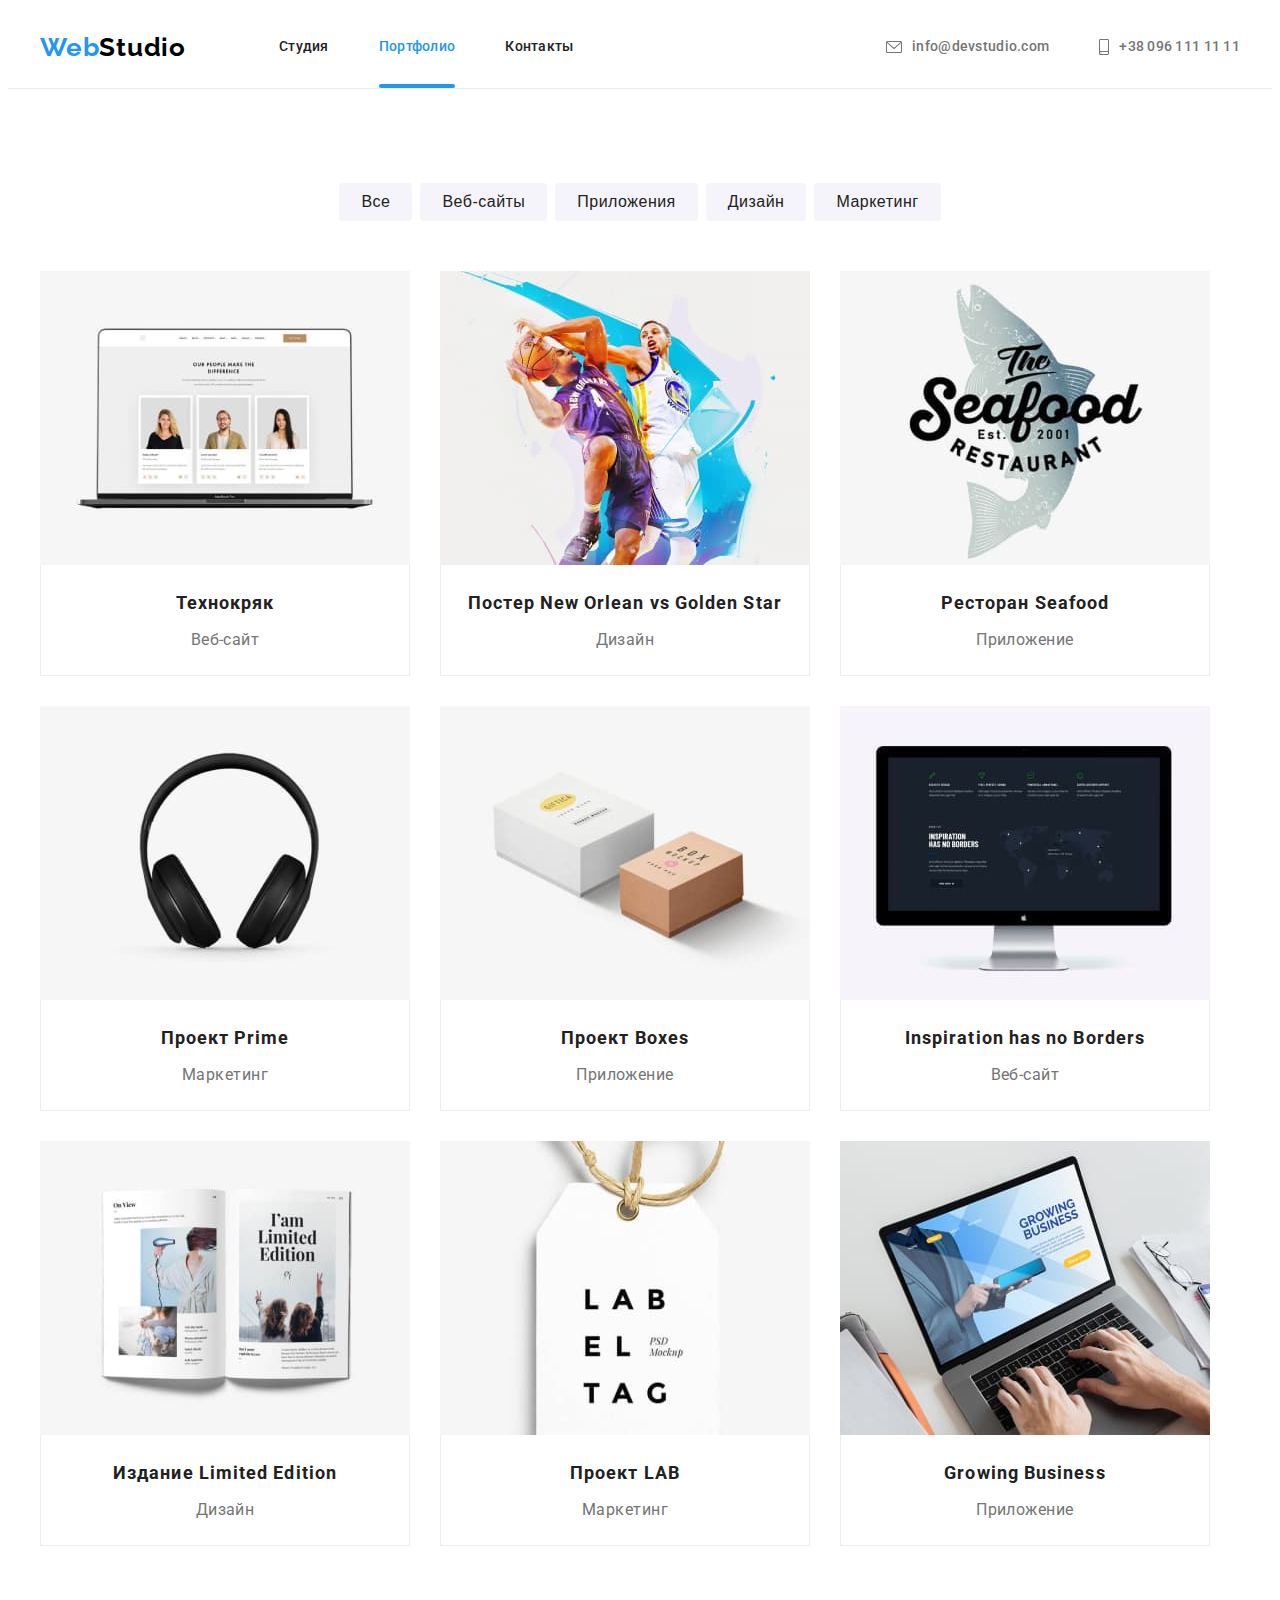
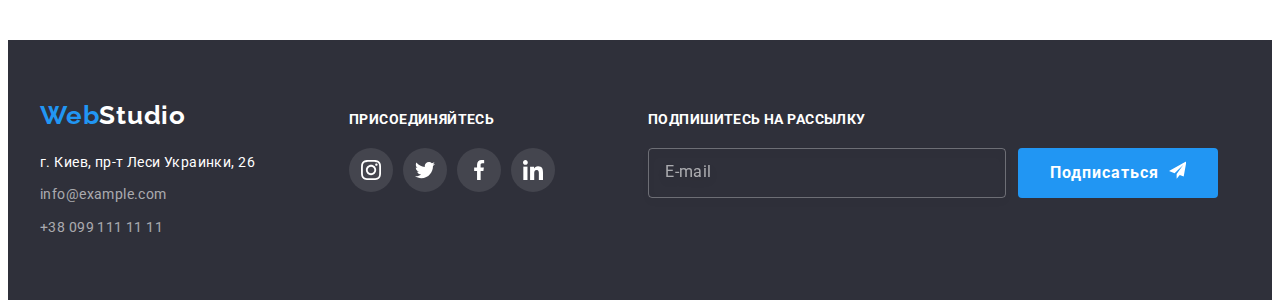
==== portfolio.html @ 1d4422a8 "restart" ====
<!DOCTYPE html>
<html lang="ru">

<head>
  <meta charset="UTF-8">
  <meta http-equiv="X-UA-Compatible" content="IE=edge">
  <meta name="viewport" content="width=device-width, initial-scale=1.0">
  <title>Document</title>
  <link rel="preconnect" href="https://fonts.googleapis.com">
  <link rel="preconnect" href="https://fonts.gstatic.com" crossorigin>
  <link href="https://fonts.googleapis.com/css2?family=Raleway:wght@700&family=Roboto:wght@400;500;700;900&display=swap"
    rel="stylesheet">
  <link rel="stylesheet" href="https://cdnjs.cloudflare.com/ajax/libs/modern-normalize/1.1.0/modern-normalize.min.css"
    integrity="sha512-wpPYUAdjBVSE4KJnH1VR1HeZfpl1ub8YT/NKx4PuQ5NmX2tKuGu6U/JRp5y+Y8XG2tV+wKQpNHVUX03MfMFn9Q=="
    crossorigin="anonymous" referrerpolicy="no-referrer" />
  <link rel="stylesheet" href="./css/main.min.css">
</head>

<body>
  <header>
    <div class="conteiner header-conteiner">
      <nav class="header-nav">
        <a class="logo" href="">Web<span class="logo--dark">Studio</span></a>
        <ul class="header-nav__list">
          <li><a class="header-nav__link" href="./index.html">Студия</a></li>
          <li><a class="header-nav__link header-nav__link--current" href="">Портфолио</a></li>
          <li><a class="header-nav__link" href="">Контакты</a></li>
        </ul>
      </nav>
    <div class="header-contact">
      <ul class="header-contact__list">
        <li class="header-contact__item">          
          <a class="header-contact__link" href="mailto:info@devstudio.com">
            <svg class="header-contact__icon" width="16" height="12">
              <use href="./images/icons.svg#icon-envelope"></use>
            </svg>
            info@devstudio.com</a>
        </li>
        <li class="header-contact__item">         
          <a class="header-contact__link" href="+380961111111">
            <svg class="header-contact__icon" width="10" height="16">
              <use href="./images/icons.svg#icon-smartphone"></use>
            </svg>
            +38 096 111 11 11</a>
        </li>
      </ul>
    </div>
    </div>
  </header>

  <main>
    <section class="section portfolio">
      <div class="conteiner">
        <h1 class="portfolio__title">Портфолио</h1>
        <ul class="portfolio-filtr">
          <li><button type="button" class="portfolio-filtr__btn">Все</button></li>
          <li><button type="button" class="portfolio-filtr__btn">Веб-сайты</button></li>
          <li><button type="button" class="portfolio-filtr__btn">Приложения</button></li>
          <li><button type="button" class="portfolio-filtr__btn">Дизайн</button></li>
          <li><button type="button" class="portfolio-filtr__btn">Маркетинг</button></li>
        </ul>

        <ul class="portfolio-list">
          <li class="portfolio-card">
            <a class="portfolio-card__img" href="">
              <div class="portfolio-card__overlay">
                <img src="./images/projects-img/technochryak.jpg" alt="Технохряки" width="370" height="294">
                <p class="portfolio-card__overlay-text">Технокряк это современная площадка распространения короновируса. Компания использует эту платформу для промышленного шпионажа и атак на защищенные сервера конкурентов</p>
              </div>
              <div class="portfolio-card__text">
                <h2 class="portfolio-card__title">Технокряк</h2>
                <p class="portfolio-card__filtrvalue">Веб-сайт</p>
              </div>           
            </a>
          </li>
          <li class="portfolio-card">
            <a class="portfolio-card__img" href="">
              <div class="portfolio-card__overlay">
                <img src="./images/projects-img/poster-new-orlean.jpg" alt="Постер баскетбола" width="370" height="294">
                <p class="portfolio-card__overlay-text">Технокряк это современная площадка распространения короновируса. Компания использует
                эту платформу для промышленного шпионажа и атак на защищенные сервера конкурентов</p>
              </div>
                <div class="portfolio-card__text">
                <h2 class="portfolio-card__title">Постер <span lang="en"></span>New Orlean vs Golden Star</h2>
                <p class="portfolio-card__filtrvalue">Дизайн</p>
              </div>          
            </a>
          </li>
          <li class="portfolio-card">
            <a class="portfolio-card__img" href="">
              <div class="portfolio-card__overlay">
                <img src="./images/projects-img/restaurant-seafood-logo.jpg" alt="Логотип ресторана" width="370"
                height="294">
                <p class="portfolio-card__overlay-text">Технокряк это современная площадка распространения короновируса. Компания использует
                эту платформу для промышленного шпионажа и атак на защищенные сервера конкурентов</p>
              </div>
              <div class="portfolio-card__text">
                <h2 class="portfolio-card__title">Ресторан <span lang="en">Seafood</span></h2>
                <p class="portfolio-card__filtrvalue">Приложение</p>
              </div>            
            </a>
          </li>
          <li class="portfolio-card">
            <a class="portfolio-card__img" href="">
              <div class="portfolio-card__overlay">
                <img src="./images/projects-img/project-prime.jpg" alt="Наушники" width="370" height="294">
                <p class="portfolio-card__overlay-text">Технокряк это современная площадка распространения короновируса. Компания использует
                эту платформу для промышленного шпионажа и атак на защищенные сервера конкурентов</p>
              </div>
                <div class="portfolio-card__text">
                <h2 class="portfolio-card__title">Проект <span lang="en">Prime</span></h2>
                <p class="portfolio-card__filtrvalue">Маркетинг</p>
              </div>       
            </a>
          </li>
          <li class="portfolio-card">
            <a class="portfolio-card__img" href="">
              <div class="portfolio-card__overlay">
                <img src="./images/projects-img/project-boxes.jpg" alt="Две коробки" width="370" height="294">
                <p class="portfolio-card__overlay-text">Технокряк это современная площадка распространения короновируса. Компания использует
                эту платформу для промышленного шпионажа и атак на защищенные сервера конкурентов</p>
              </div>
                <div class="portfolio-card__text">
                <h2 class="portfolio-card__title">Проект <span lang="en">Boxes</span></h2>
                <p class="portfolio-card__filtrvalue">Приложение</p>
              </div>         
            </a>
          </li>
          <li class="portfolio-card">
            <a class="portfolio-card__img" href="">
              <div class="portfolio-card__overlay">
                <img src="./images/projects-img/inspiration-has-no-borders.jpg" alt="Монитор" width="370" height="294">
                <p class="portfolio-card__overlay-text">Технокряк это современная площадка распространения короновируса. Компания использует
                эту платформу для промышленного шпионажа и атак на защищенные сервера конкурентов</p>
              </div>
                <div class="portfolio-card__text">
                <h2 class="portfolio-card__title"><span lang="en">Inspiration has no Borders</span></h2>
                <p class="portfolio-card__filtrvalue">Веб-сайт</p>
              </div>          
            </a>
          </li>
          <li class="portfolio-card">
            <a class="portfolio-card__img" href="">
              <div class="portfolio-card__overlay">
                <img src="./images/projects-img/limited-edition.jpg" alt="Раскрытая книга" width="370" height="294">
                <p class="portfolio-card__overlay-text">Технокряк это современная площадка распространения короновируса. Компания использует
                эту платформу для промышленного шпионажа и атак на защищенные сервера конкурентов</p>
              </div>
                <div class="portfolio-card__text">
                <h2 class="portfolio-card__title">Издание <span lang="en">Limited Edition</span></h2>
                <p class="portfolio-card__filtrvalue">Дизайн</p>
              </div>          
            </a>
          </li>
          <li class="portfolio-card">
            <a class="portfolio-card__img" href="">
              <div class="portfolio-card__overlay">
                <img src="./images/projects-img/project-lab.jpg" alt="Лабораторная бирка" width="370" height="294">
                <p class="portfolio-card__overlay-text">Технокряк это современная площадка распространения короновируса. Компания использует
                эту платформу для промышленного шпионажа и атак на защищенные сервера конкурентов</p>
              </div>
              <div class="portfolio-card__text">
                <h2 class="portfolio-card__title">Проект <span lang="en">LAB</span></h2>
                <p class="portfolio-card__filtrvalue">Маркетинг</p>
              </div>          
            </a>
          </li>
          <li class="portfolio-card">
            <a class="portfolio-card__img" href="">
              <div class="portfolio-card__overlay">
                <img src="./images/projects-img/growing-business.jpg" alt="Печатает на клавиатуре ноутбука" width="370"
                height="294">
                <p class="portfolio-card__overlay-text">Технокряк это современная площадка распространения короновируса. Компания использует
                эту платформу для промышленного шпионажа и атак на защищенные сервера конкурентов</p>
              </div>
              <div class="portfolio-card__text">
                <h2 class="portfolio-card__title"><span lang="en">Growing Business</span></h2>
                <p class="portfolio-card__filtrvalue">Приложение</p>
              </div>
            </a>
          </li>
        </ul>
      </div>
    </section>

  </main>

  <footer>
    <div class="conteiner footer-conteiner">
      <div class="footer-nav">
        <a class="logo" href="">Web<span class="logo--light">Studio</span></a>
        <address class="address">
          <ul class="address__list">
            <li><a class="address__link" href="https://goo.gl/maps/uUomb9TQHdd4bi6o7">г. Киев, пр-т Леси Украинки, 26</a>
            </li>
            <li><a class="address__contact-link" href="mailto:info@example.com">info@example.com</a></li>
            <li><a class="address__contact-link" href="+380991111111">+38 099 111 11 11</a></li>
          </ul>
        </address>
      </div>
      <div class="socials-wrap">
        <p class="footer-title">присоединяйтесь</p>
        <ul class="socials socials--dark">
          <li class="socials__item">
            <a href="" class="socials__link socials__link--dark">
              <svg class="socials__icon">
                <use href="./images/icons.svg#icon-instagram"></use>
              </svg>
            </a>
          </li>
          <li class="socials__item">
            <a href="" class="socials__link socials__link--dark">
              <svg class="socials__icon">
                <use href="./images/icons.svg#icon-twitter"></use>
              </svg>
            </a>
          </li>
          <li class="socials__item">
            <a href="" class="socials__link socials__link--dark">
              <svg class="socials__icon">
                <use href="./images/icons.svg#icon-facebook"></use>
              </svg>
            </a>
          </li>
          <li class="socials__item">
            <a href="" class="socials__link socials__link--dark">
              <svg class="socials__icon">
                <use href="./images/icons.svg#icon-linkedin-1"></use>
              </svg>
            </a>
          </li>
        </ul>
      </div>
      <form class="footer-form">
        <div class="footer-form__field">
          <label for="user-footer-email" class="footer-form__title footer-title">подпишитесь на рассылку</label>
          <input type="email" name="user-footer-email" id="user-footer-email" class="footer-form__input"
            placeholder="E-mail">
        </div>
        <button type="submit" class="footer-btn btn">
          <span class="footer-btn__title">Подписаться</span>
          <svg class="footer-btn__icon" width="24" height="24">
            <use href="./images/icons.svg#icon-icon-send"></use>
          </svg>
        </button>
      </form>
    </div>
  </footer>
</body>
---- css/main.min.css ----
:root{--body-backgr-color: #ffffff;--basic-text-color: #757575;--secondary-text-color: #ffffff;--main-title-color: #ffffff;--basic-title-color: #212121;--secondary-titele-color: #000000;--accent-color: #2196f3;--header-link-color: #212121;--header-hover-color: #2196f3;--header-logo-color: #000000;--header-contact-color: #757575;--header-backgr-color: #ffffff;--btn-color: #f5f4fa;--btn-text-color: #212121;--btn--backgr-color: #2196f3;--secondary-btn-color: #ffffff;--footer-logo-accent-color: #ffffff;--footer-backgr-color: #2f303a;--footer-address-color: #ffffff;--footer-contact-color: rgba(255, 255, 255, 0.6);--hero-backgr-color: #2f303a;--our-team-backgr-color: #f5f4fa;--our-team-cards-backgr-color: #ffffff;--primary--link-color: #ffffff;--features-icon-bg-color: #f5f4fa;--clients-color: #afb1b8;--cubic: cubic-bezier(0.4, 0, 0.2, 1);--anim-duration: 250ms;--modal-bg-color: #ffffff}p,h1,h2,h3,h4,h5,h6{margin:0}ul{margin:0;padding:0}button{cursor:pointer}img{display:block}ul{list-style:none}a{text-decoration:none}body{font-family:"Roboto", sans-serif;font-size:14px;letter-spacing:00.03em;color:var(--basic-text-color);background-color:var(--body-backgr-color)}.section{padding-top:94px;padding-bottom:94px}.conteiner{width:1200px;padding-left:15px;padding-right:15px;margin:0 auto;text-align:center}header{background-color:var(--header-backgr-color);padding-top:24px;padding-bottom:25px;border-bottom:1px solid #ececec}.header-conteiner{display:flex;align-items:center;justify-content:space-between}.header-nav{display:flex}.header-contact{display:flex}.header-contact__list{display:flex}.header-nav__list{display:flex;align-items:center}.header-nav__list :not(:last-child){margin-right:50px}.header-nav__link{font-style:inherit;font-weight:500;font-size:14px;line-height:1.14;letter-spacing:.02em;vertical-align:Top;color:var(--header-link-color);transition:color var(--anim-duration) var(--cubic)}.header-nav__link:hover,.header-nav__link:focus{color:var(--header-hover-color)}.header-nav__link--current{position:relative;color:var(--accent-color)}.header-nav__link--current::after{content:"";position:absolute;left:0;bottom:-34px;width:100%;height:4px;border-radius:2px;background-color:var(--accent-color)}.header-contact__list :not(:last-child){margin-right:50px}.header-contact__item{color:var(--header-contact-color)}.header-contact__item:focus,.header-contact__item:hover{color:var(--header-hover-color)}.header-contact__link{display:flex;align-items:center;justify-content:center;cursor:pointer;font-style:inherit;font-weight:500;font-size:14px;line-height:1.14;letter-spacing:.02em;color:inherit;transition:color var(--anim-duration) var(--cubic)}.header-contact__link+.header-contact__link{margin-right:50px}.header-contact__icon{margin-right:10px;fill:currentColor}.btn{min-width:200px;height:50px;border-radius:4px;border:none;padding:10px 32px;text-align:center;font-family:inherit;font-weight:700;font-size:16px;line-height:1.87;display:flex;letter-spacing:0.06em;color:var(--secondary-btn-color);background-color:var(--btn--backgr-color);cursor:pointer}.hero{align-items:center;text-align:center;background-color:var(--hero-backgr-color);background-image:linear-gradient(rgba(47,48,58,0.4), rgba(47,48,58,0.4)),url(../images/hero-bg.jpg);background-repeat:no-repeat;background-position:center;background-size:cover;padding-top:200px;padding-bottom:200px;max-width:1600px;height:auto;margin:0 auto}.hero-conteiner__titele{font-weight:900;font-size:44px;line-height:1.36;letter-spacing:.06em;text-transform:uppercase;color:var(--main-title-color);margin-bottom:30px}.hero-conteiner__btn{margin:0 auto}.features-conteiner{padding-bottom:0}.features-wrap{width:270px;height:120px;display:flex;align-items:center;justify-content:center;margin-bottom:30px;background-color:var(--features-icon-bg-color)}.features-wrap__icon{width:70px;height:70px}.features__title{display:none}.features__list{display:flex;justify-content:space-between}.features__item{width:270px}.features__item:not(:last-child){margin-right:30px}.conteiner .features-wrap__title{font-weight:700;font-size:14px;line-height:1.14;letter-spacing:.03em;text-transform:uppercase;color:var(--basic-title-color);margin-bottom:10px}.features-wrap__text{font-size:14px;line-height:1.71;letter-spacing:.03em;color:var(--basic-text-color)}.our-work{padding-top:0}@media screen and (max-width: 1199px){.our-work{display:none}}.our-work__list{display:flex}.our-work__item+.our-work__item{margin-left:30px}.our-work__wrap{position:relative}.our-work__text{position:absolute;bottom:0;width:100%;min-height:70px;padding:27px 0;text-align:center;background-color:rgba(47,48,58,0.8);font-weight:700;font-size:14px;line-height:1.14;letter-spacing:.03em;text-transform:uppercase;color:var(--secondary-text-color)}.our-work__title{font-weight:700;font-size:36px;line-height:1.17;letter-spacing:.03em;text-align:center;color:var(--basic-title-color);margin-bottom:50px}.our-team{background-color:var(--our-team-backgr-color)}.our-team__title{font-weight:700;font-size:36px;line-height:1.17;letter-spacing:.03em;text-align:center;color:var(--basic-title-color);margin-bottom:50px}.our-team__list{display:flex}.our-team__item{flex-basis:calc((100% - 90px) / 4);box-shadow:0 2px 1px 0 rgba(0,0,0,0.2),0 1px 1px 0 rgba(0,0,0,0.14)}.our-team__item:not(:last-child){margin-right:30px}.our-team__name{font-weight:500;font-size:16px;line-height:1.19;letter-spacing:.03em;text-align:center;color:var(--basic-title-color);margin-bottom:10px}.our-team__proffetions{margin-bottom:16px;font-size:16px;line-height:1.19;letter-spacing:.03em;text-align:center;color:var(--basic-text-color)}.our-team__card-text{background-color:var(--our-team-cards-backgr-color);padding-top:30px;padding-bottom:30px}.socials{display:flex;justify-content:center}.socials__link{width:44px;height:44px;color:#afb1b8;border-radius:50%;display:flex;align-items:center;justify-content:center;transition:color var(--anim-duration) var(--cubic),background-color var(--anim-duration) var(--cubic)}.socials__link:focus,.socials__link:hover{color:var(--primary--link-color);background-color:var(--accent-color)}.socials__item+.socials__item{margin-left:10px}.socials__icon{width:20px;height:20px;fill:currentColor}.socials--dark{width:206px;height:80px;margin-right:93px}.socials__link--dark{color:var(--footer-address-color);background-color:rgba(255,255,255,0.1)}.clients-conteiner{text-align:center}.clients__title{margin-bottom:50px;font-family:Roboto;font-style:normal;font-weight:700;font-size:36px;line-height:1.17;letter-spacing:.03em;text-align:center;color:var(--basic-title-color)}.clients__list{display:flex;justify-content:center;align-items:center}.clients__item{width:170px;height:92px;border:1px solid var(--clients-color);border-radius:4px;display:flex;justify-content:center;align-items:center;color:var(--clients-color);transition:color var(--anim-duration) var(--cubic),border var(--anim-duration) var(--cubic)}.clients__item+.clients__item{margin-left:30px}.clients__item:focus,.clients__item:hover{color:var(--accent-color);border:1px solid var(--accent-color)}.clients__link{color:inherit}.clients__icon{width:106px;height:60px;fill:currentColor}footer{background:var(--footer-backgr-color);padding-top:60px;padding-bottom:60px}.footer-conteiner{display:flex;align-items:baseline;text-align:start}.footer-nav{margin-right:70px}.address{margin-top:20px;font-style:normal}.address__contact-link{display:inline-block;margin-top:9px;font-style:inherit;font-size:14px;line-height:1.71;letter-spacing:.03em;color:var(--footer-contact-color)}.address__link{font-family:inherit;font-style:normal;font-size:14px;line-height:1.71;letter-spacing:.03em;color:var(--footer-address-color)}.footer-title{margin-bottom:20px;font-weight:700;font-size:14px;line-height:1.14;letter-spacing:.03em;text-transform:uppercase;color:var(--footer-address-color)}.footer-form{display:flex;width:570px;height:86px}.footer-form__field{margin-right:12px}.footer-form__title{display:block}.footer-form__input{width:358px;height:50px;padding-left:16px;border:1px solid rgba(255,255,255,0.3);box-sizing:border-box;filter:drop-shadow(0px 4px 4px rgba(0,0,0,0.15));border-radius:4px;color:var(--secondary-text-color);background-color:inherit}.footer-form__input::placeholder{font-family:Roboto;font-style:normal;font-weight:400;font-size:16px;line-height:1.25;letter-spacing:.03em;color:rgba(255,255,255,0.6)}.footer-btn{margin-top:36px}.footer-btn__title{margin-right:10px}.portfolio__title{display:none}.portfolio-filtr{display:flex;justify-content:center;margin-right:-8px;margin-bottom:50px}.portfolio-filtr__btn{margin-right:8px;padding:6px 22px;border-radius:4px;border:none;font-style:inherit;font-weight:500;font-size:16px;line-height:1.62;letter-spacing:.03em;text-align:center;color:var(--btn-text-color);background-color:var(--btn-color);cursor:pointer;transition:color var(--anim-duration) var(--cubic),background-color var(--anim-duration) var(--cubic),box-shadow var(--anim-duration) var(--cubic)}.portfolio-filtr__btn:focus,.portfolio-filtr__btn:hover{color:var(--secondary-btn-color);background-color:var(--accent-color);box-shadow:0 2px 2px 0 rgba(0,0,0,0.12),0 1px 2px 0 rgba(0,0,0,0.08)}.portfolio-list{display:flex;flex-wrap:wrap;margin-bottom:-30px;width:inherit}.portfolio-card{width:calc(100% / 3 - 30px);margin-right:30px;margin-bottom:30px}.portfolio-card:nth-child(3n){margin-right:0}.portfolio-card:focus .portfolio-card__overlay-text,.portfolio-card:hover .portfolio-card__overlay-text{transform:translateY(0)}.portfolio-card__img{display:block;transition:box-shadow var(--anim-duration) var(--cubic)}.portfolio-card__img:hover,.portfolio-card__img:focus{box-shadow:0 4px 4px 0 rgba(0,0,0,0.25)}.portfolio-card__overlay{position:relative;overflow:hidden}.portfolio-card__overlay-text{position:absolute;top:0;left:0;transform:translateY(100%);transition:transform var(--anim-duration) var(--cubic);width:100%;height:100%;padding:63px 24px;font-size:18px;line-height:1.56;letter-spacing:.03em;color:var(--secondary-text-color);background-color:rgba(33,150,243,0.9)}.portfolio-card__text{padding:20px 24px;border-left:1px solid #eeeeee;border-right:1px solid #eeeeee;border-bottom:1px solid #eeeeee}.portfolio-card__title{display:inline-block;font-weight:700;font-size:18px;line-height:2;letter-spacing:.06em;color:var(--basic-title-color);margin-bottom:4px}.portfolio-card__filtrvalue{font-size:16px;line-height:1.87;letter-spacing:.03em;color:var(--basic-text-color)}.backdrop{position:fixed;top:0;transition:transform var(--anim-duration) var(--cubic),opacity var(--anim-duration) var(--cubic),visibility var(--anim-duration) var(--cubic);width:100vw;height:100vh;background-color:rgba(0,0,0,0.2)}.backdrop.is-hidden .modal{transform:translate(-50%, -50%) scale(1.2);opacity:0}.modal{position:absolute;top:50%;left:50%;transform:translate(-50%, -50%) scale(1);padding:40px;opacity:1;width:528px;background-color:var(--modal-bg-color);border-radius:4px;text-shadow:0 1px 3px 0 rgba(0,0,0,0.12),0 4px 4px 0 rgba(0,0,0,0.25)}.modal-close{position:absolute;top:8px;right:8px;display:flex;width:30px;height:30px;align-items:center;border-radius:50%;border:1px solid rgba(0,0,0,0.1);background-color:transparent}.is-hidden{opacity:0;pointer-events:none;visibility:hidden}.modal-form{display:flex;flex-direction:column;width:100%;align-items:center;transition:background-color 2000ms var(--cubic);transition:border-color 2000ms var(--cubic)}.modal-form__title{margin-bottom:12px;font-weight:700;font-size:20px;line-height:1.15;letter-spacing:.03em;color:var(--basic-title-color)}.modal-form__item{display:flex;flex-direction:column;margin-bottom:10px;width:448px}.modal-form__label{margin-bottom:4px;font-size:12px;line-height:1.17;letter-spacing:.01em;color:#757575}.modal-form__wrap{position:relative}.modal-form__input{outline:none;width:100%;height:40px;padding-left:42px;border:1px solid rgba(33,33,33,0.2);border-radius:4px;transition:border-color var(--anim-duration) var(--cubic)}.modal-form__input:focus{border:1px solid var(--accent-color)}.modal-form__icon{position:absolute;top:50%;left:12px;transform:translateY(-50%);transition:fill var(--anim-duration) var(--cubic)}.modal-form__input:focus+.modal-form__icon{fill:var(--accent-color)}.modal-form__coment{display:flex;flex-direction:column;margin-bottom:20px;width:100%;height:138px;resize:none}.modal-form__text{height:100%;resize:none;outline:none;padding:12px 16px;margin-top:4px;border:1px solid rgba(33,33,33,0.2);border-radius:4px;font-size:12px;line-height:1.17;letter-spacing:.01em;color:var(--basic-text-color);transition:border-color var(--anim-duration) var(--cubic)}.modal-form__text::placeholder{color:rgba(117,117,117,0.5)}.modal-form__text:focus{border-color:var(--accent-color)}.modal-checkbox__check{position:absolute;width:1px;height:1px;margin:-1px;border:0;padding:0;clip:rect(0 0 0 0);overflow:hidden}.modal-checkbox__label{display:flex;align-items:center;margin-bottom:30px;font-size:14px;line-height:1.71;letter-spacing:.03em;color:var(--basic-text-color)}.modal-checkbox__check:checked+.modal-checkbox__label{fill:var(--primary--link-color)}.modal-checkbox__label span{width:16px;height:15px;border:2px solid #212121;border-radius:2px;margin-right:8px;display:flex;align-items:center;justify-content:center}.modal-checkbox__check:checked+.modal-checkbox__label span{background-color:var(--accent-color)}.modal-checkbox__label span .modal-checkbox__icon{fill:transparent}.modal-checkbox__check:checked+.modal-checkbox__label span .modal-checkbox__icon{fill:var(--primary--link-color)}.modal-checkbox__link{text-decoration:underline;color:var(--accent-color);margin-left:5px}.modal-btn{padding-left:56px;transition:background-color var(--anim-duration) var(--cubic);transition:box-shadow var(--anim-duration) var(--cubic)}.modal-btn:hover,.modal-btn:focus{background-color:#188ce8;box-shadow:0px 4px 4px rgba(0,0,0,0.15)}.logo{margin-right:93px;display:block;font-family:"Raleway";font-weight:700;font-size:26px;line-height:1.19;letter-spacing:.03em;color:var(--accent-color)}.logo--dark{color:var(--header-logo-color)}.logo--light{color:var(--footer-logo-accent-color)}
/*# sourceMappingURL=main.min.css.map */
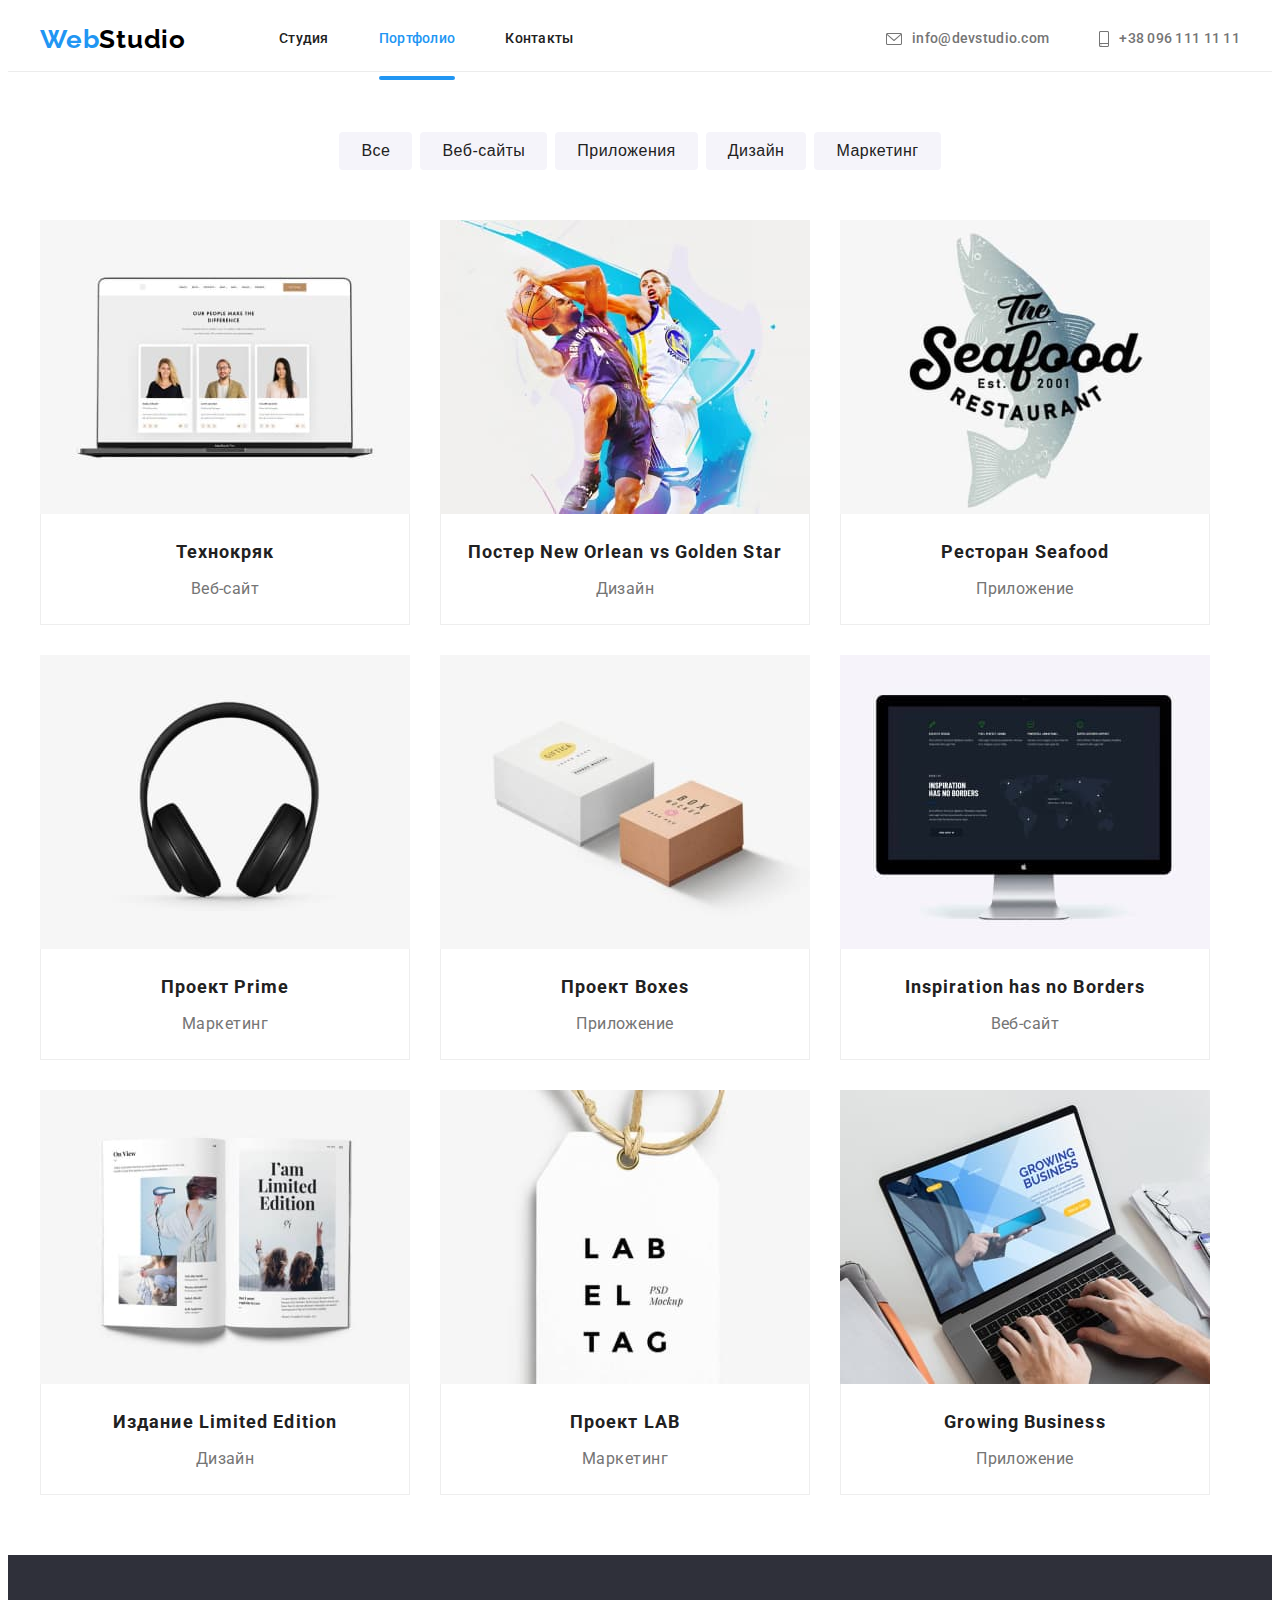
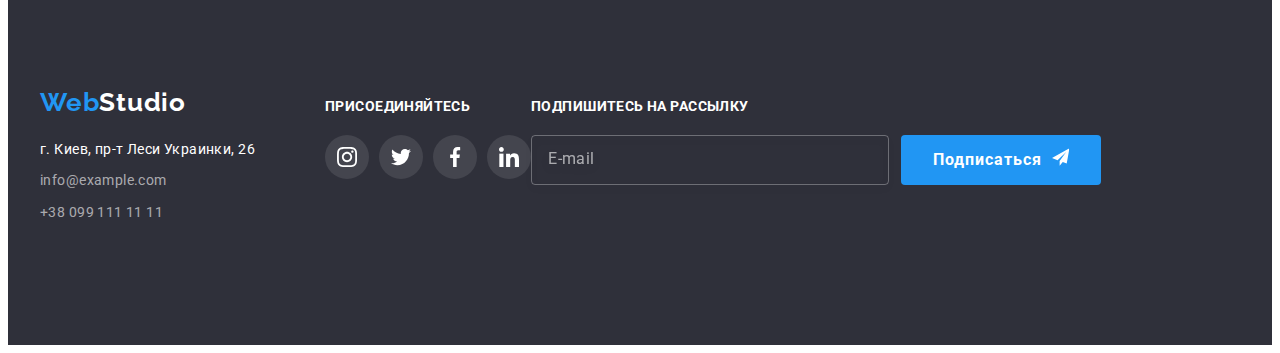
==== commit 8052f872: "images" ====
--- a/portfolio.html
+++ b/portfolio.html
@@ -64,7 +64,18 @@
           <li class="portfolio-card">
             <a class="portfolio-card__img" href="">
               <div class="portfolio-card__overlay">
-                <img src="./images/projects-img/technochryak.jpg" alt="Технохряки" width="370" height="294">
+                <picture>
+                  <source
+                    srcset="./images/projects-img/technochryak.jpg 1x, ./images/projects-img/technochryak-2x.jpg 2x"
+                    media="(min-width: 1200px)"
+                  />
+                  <source srcset="./images/projects-img/technochryak-tab.jpg 1x, ./images/projects-img/technochryak-tab-2x.jpg 2x"
+                    media="(min-width: 768px)" />
+                  <source srcset="./images/projects-img/technochryak-mob.jpg 1x, ./images/projects-img/technochryak-mob-2x.jpg 2x"
+                    media="(min-width: 320px)" />
+                  <img src="./images/projects-img/technochryak.jpg" alt="Технохряки">
+                </picture>
+                
                 <p class="portfolio-card__overlay-text">Технокряк это современная площадка распространения короновируса. Компания использует эту платформу для промышленного шпионажа и атак на защищенные сервера конкурентов</p>
               </div>
               <div class="portfolio-card__text">
@@ -76,7 +87,17 @@
           <li class="portfolio-card">
             <a class="portfolio-card__img" href="">
               <div class="portfolio-card__overlay">
-                <img src="./images/projects-img/poster-new-orlean.jpg" alt="Постер баскетбола" width="370" height="294">
+                <picture>
+                  <source srcset="./images/projects-img/poster-new-orlean.jpg 1x, ./images/projects-img/poster-new-orlean-2x.jpg 2x"
+                    media="(min-width: 1200px)"
+                  />
+                  <source srcset="./images/projects-img/poster-new-orlean-tab.jpg 1x, ./images/projects-img/poster-new-orlean-tab-2x.jpg 2x"
+                    media="(min-width: 768px)" />
+                  <source srcset="./images/projects-img/poster-new-orlean-mob.jpg 1x, ./images/projects-img/poster-new-orlean-mob-2x.jpg 2x"
+                    media="(min-width: 320px)" />
+                  <img src="./images/projects-img/poster-new-orlean.jpg" alt="Постер баскетбола">
+                 </picture>
+                
                 <p class="portfolio-card__overlay-text">Технокряк это современная площадка распространения короновируса. Компания использует
                 эту платформу для промышленного шпионажа и атак на защищенные сервера конкурентов</p>
               </div>
@@ -89,8 +110,18 @@
           <li class="portfolio-card">
             <a class="portfolio-card__img" href="">
               <div class="portfolio-card__overlay">
-                <img src="./images/projects-img/restaurant-seafood-logo.jpg" alt="Логотип ресторана" width="370"
-                height="294">
+                <picture>
+                  <source srcset="./images/projects-img/restaurant-seafood-logo.jpg 1x, ./images/projects-img/restaurant-seafood-logo-2x.jpg 2x"
+                    media="(min-width: 1200px">
+                  <source
+                    srcset="./images/projects-img/restaurant-seafood-logo-tab.jpg 1x, ./images/projects-img/restaurant-seafood-logo-tab-2x.jpg 2x"
+                    media="(min-width: 768px">
+                  <source
+                    srcset="./images/projects-img/restaurant-seafood-logo-mob.jpg 1x, ./images/projects-img/restaurant-seafood-logo-mob-2x.jpg 2x"
+                    media="(min-width: 320px">
+                  <img src="./images/projects-img/restaurant-seafood-logo.jpg" alt="Логотип ресторана">
+                </picture>
+                
                 <p class="portfolio-card__overlay-text">Технокряк это современная площадка распространения короновируса. Компания использует
                 эту платформу для промышленного шпионажа и атак на защищенные сервера конкурентов</p>
               </div>
@@ -103,7 +134,17 @@
           <li class="portfolio-card">
             <a class="portfolio-card__img" href="">
               <div class="portfolio-card__overlay">
-                <img src="./images/projects-img/project-prime.jpg" alt="Наушники" width="370" height="294">
+                <picture>
+                  <source srcset="./images/projects-img/project-prime.jpg 1x, ./images/projects-img/project-prime-2x.jpg 2x"
+                    media="(min-width: 1200px)"
+                  />
+                  <source srcset="./images/projects-img/project-prime-tab.jpg 1x, ./images/projects-img/project-prime-tab-2x.jpg 2x"
+                    media="(min-width: 768px)" />
+                  <source srcset="./images/projects-img/project-prime-mob.jpg 1x, ./images/projects-img/project-prime-mob-2x.jpg 2x"
+                    media="(min-width: 320px)" />
+                  <img src="./images/projects-img/project-prime.jpg" alt="Наушники">
+                </picture>
+                
                 <p class="portfolio-card__overlay-text">Технокряк это современная площадка распространения короновируса. Компания использует
                 эту платформу для промышленного шпионажа и атак на защищенные сервера конкурентов</p>
               </div>
@@ -116,7 +157,16 @@
           <li class="portfolio-card">
             <a class="portfolio-card__img" href="">
               <div class="portfolio-card__overlay">
-                <img src="./images/projects-img/project-boxes.jpg" alt="Две коробки" width="370" height="294">
+                <picture>
+                  <source srcset="./images/projects-img/project-boxes.jpg 1x, ./images/projects-img/project-boxes-2x.jpg 2x"
+                  media="(min-width: 1200px)">
+                  <source srcset="./images/projects-img/project-boxes-tab.jpg 1x, ./images/projects-img/project-boxes-tab-2x.jpg 2x"
+                    media="(min-width: 768px)">
+                    <source srcset="./images/projects-img/project-boxes-mob.jpg 1x, ./images/projects-img/project-boxes-mob-2x.jpg 2x"
+                      media="(min-width: 320px)">
+                    <img src="./images/projects-img/project-boxes.jpg" alt="Две коробки">
+                </picture>
+                
                 <p class="portfolio-card__overlay-text">Технокряк это современная площадка распространения короновируса. Компания использует
                 эту платформу для промышленного шпионажа и атак на защищенные сервера конкурентов</p>
               </div>
@@ -129,7 +179,18 @@
           <li class="portfolio-card">
             <a class="portfolio-card__img" href="">
               <div class="portfolio-card__overlay">
-                <img src="./images/projects-img/inspiration-has-no-borders.jpg" alt="Монитор" width="370" height="294">
+                <picture>
+                  <source srcset="./images/projects-img/inspiration-has-no-borders.jpg 1x, ./images/projects-img/inspiration-has-no-borders-2x.jpg 2x"
+                    media="(min-widht: 1200px)">
+                  <source
+                    srcset="./images/projects-img/inspiration-has-no-borders-tab.jpg 1x, ./images/projects-img/inspiration-has-no-borders-tab-2x.jpg 2x"
+                    media="(min-widht: 768px)">
+                  <source
+                    srcset="./images/projects-img/inspiration-has-no-borders-mob.jpg 1x, ./images/projects-img/inspiration-has-no-borders-mob-2x.jpg 2x"
+                    media="(min-widht: 320px)">
+                  <img src="./images/projects-img/inspiration-has-no-borders.jpg" alt="Монитор">
+                </picture>
+                
                 <p class="portfolio-card__overlay-text">Технокряк это современная площадка распространения короновируса. Компания использует
                 эту платформу для промышленного шпионажа и атак на защищенные сервера конкурентов</p>
               </div>
@@ -142,7 +203,16 @@
           <li class="portfolio-card">
             <a class="portfolio-card__img" href="">
               <div class="portfolio-card__overlay">
-                <img src="./images/projects-img/limited-edition.jpg" alt="Раскрытая книга" width="370" height="294">
+                <picture>
+                  <source srcset="./images/projects-img/limited-edition.jpg 1x, ./images/projects-img/limited-edition-2x.jpg 2x"
+                    media="(min-width: 1200px)">
+                  <source srcset="./images/projects-img/limited-edition-tab.jpg 1x, ./images/projects-img/limited-edition-tab-2x.jpg 2x"
+                    media="(min-width: 768px)">
+                  <source srcset="./images/projects-img/limited-edition-mob.jpg 1x, ./images/projects-img/limited-edition-mob-2x.jpg 2x"
+                    media="(min-width: 320px)">
+                  <img src="./images/projects-img/limited-edition.jpg" alt="Раскрытая книга">
+                </picture>
+                
                 <p class="portfolio-card__overlay-text">Технокряк это современная площадка распространения короновируса. Компания использует
                 эту платформу для промышленного шпионажа и атак на защищенные сервера конкурентов</p>
               </div>
@@ -155,7 +225,16 @@
           <li class="portfolio-card">
             <a class="portfolio-card__img" href="">
               <div class="portfolio-card__overlay">
-                <img src="./images/projects-img/project-lab.jpg" alt="Лабораторная бирка" width="370" height="294">
+                <picture>
+                  <source srcset="./images/projects-img/project-lab.jpg 1x, ./images/projects-img/project-lab-2x.jpg 2x"
+                    media="(min-width: 1200px)">
+                  <source srcset="./images/projects-img/project-lab-tab.jpg 1x, ./images/projects-img/project-lab-tab-2x.jpg 2x"
+                    media="(min-width: 768px)">
+                  <source srcset="./images/projects-img/project-lab-mob.jpg 1x, ./images/projects-img/project-lab-mob-2x.jpg 2x"
+                    media="(min-width: 320px)">
+                  <img src="./images/projects-img/project-lab.jpg" alt="Лабораторная бирка">
+                </picture>
+                
                 <p class="portfolio-card__overlay-text">Технокряк это современная площадка распространения короновируса. Компания использует
                 эту платформу для промышленного шпионажа и атак на защищенные сервера конкурентов</p>
               </div>
@@ -168,8 +247,16 @@
           <li class="portfolio-card">
             <a class="portfolio-card__img" href="">
               <div class="portfolio-card__overlay">
-                <img src="./images/projects-img/growing-business.jpg" alt="Печатает на клавиатуре ноутбука" width="370"
-                height="294">
+                <picture>
+                  <source srcset="./images/projects-img/growing-business.jpg 1x, ./images/projects-img/growing-business-2x.jpg 2x"
+                    media="(min-width: 1200px)">
+                  <source srcset="./images/projects-img/growing-business-tab.jpg 1x, ./images/projects-img/growing-business-tab-2x.jpg 2x"
+                    media="(min-width: 768px)">
+                  <source srcset="./images/projects-img/growing-business-mob.jpg 1x, ./images/projects-img/growing-business-mob-2x.jpg 2x"
+                    media="(min-width: 320px)">
+                  <img src="./images/projects-img/growing-business.jpg" alt="Печатает на клавиатуре ноутбука">
+                </picture>
+                
                 <p class="portfolio-card__overlay-text">Технокряк это современная площадка распространения короновируса. Компания использует
                 эту платформу для промышленного шпионажа и атак на защищенные сервера конкурентов</p>
               </div>
--- a/css/main.min.css
+++ b/css/main.min.css
@@ -1,2 +1,2 @@
-:root{--body-backgr-color: #ffffff;--basic-text-color: #757575;--secondary-text-color: #ffffff;--main-title-color: #ffffff;--basic-title-color: #212121;--secondary-titele-color: #000000;--accent-color: #2196f3;--header-link-color: #212121;--header-hover-color: #2196f3;--header-logo-color: #000000;--header-contact-color: #757575;--header-backgr-color: #ffffff;--btn-color: #f5f4fa;--btn-text-color: #212121;--btn--backgr-color: #2196f3;--secondary-btn-color: #ffffff;--footer-logo-accent-color: #ffffff;--footer-backgr-color: #2f303a;--footer-address-color: #ffffff;--footer-contact-color: rgba(255, 255, 255, 0.6);--hero-backgr-color: #2f303a;--our-team-backgr-color: #f5f4fa;--our-team-cards-backgr-color: #ffffff;--primary--link-color: #ffffff;--features-icon-bg-color: #f5f4fa;--clients-color: #afb1b8;--cubic: cubic-bezier(0.4, 0, 0.2, 1);--anim-duration: 250ms;--modal-bg-color: #ffffff}p,h1,h2,h3,h4,h5,h6{margin:0}ul{margin:0;padding:0}button{cursor:pointer}img{display:block}ul{list-style:none}a{text-decoration:none}body{font-family:"Roboto", sans-serif;font-size:14px;letter-spacing:00.03em;color:var(--basic-text-color);background-color:var(--body-backgr-color)}.section{padding-top:94px;padding-bottom:94px}.conteiner{width:1200px;padding-left:15px;padding-right:15px;margin:0 auto;text-align:center}header{background-color:var(--header-backgr-color);padding-top:24px;padding-bottom:25px;border-bottom:1px solid #ececec}.header-conteiner{display:flex;align-items:center;justify-content:space-between}.header-nav{display:flex}.header-contact{display:flex}.header-contact__list{display:flex}.header-nav__list{display:flex;align-items:center}.header-nav__list :not(:last-child){margin-right:50px}.header-nav__link{font-style:inherit;font-weight:500;font-size:14px;line-height:1.14;letter-spacing:.02em;vertical-align:Top;color:var(--header-link-color);transition:color var(--anim-duration) var(--cubic)}.header-nav__link:hover,.header-nav__link:focus{color:var(--header-hover-color)}.header-nav__link--current{position:relative;color:var(--accent-color)}.header-nav__link--current::after{content:"";position:absolute;left:0;bottom:-34px;width:100%;height:4px;border-radius:2px;background-color:var(--accent-color)}.header-contact__list :not(:last-child){margin-right:50px}.header-contact__item{color:var(--header-contact-color)}.header-contact__item:focus,.header-contact__item:hover{color:var(--header-hover-color)}.header-contact__link{display:flex;align-items:center;justify-content:center;cursor:pointer;font-style:inherit;font-weight:500;font-size:14px;line-height:1.14;letter-spacing:.02em;color:inherit;transition:color var(--anim-duration) var(--cubic)}.header-contact__link+.header-contact__link{margin-right:50px}.header-contact__icon{margin-right:10px;fill:currentColor}.btn{min-width:200px;height:50px;border-radius:4px;border:none;padding:10px 32px;text-align:center;font-family:inherit;font-weight:700;font-size:16px;line-height:1.87;display:flex;letter-spacing:0.06em;color:var(--secondary-btn-color);background-color:var(--btn--backgr-color);cursor:pointer}.hero{align-items:center;text-align:center;background-color:var(--hero-backgr-color);background-image:linear-gradient(rgba(47,48,58,0.4), rgba(47,48,58,0.4)),url(../images/hero-bg.jpg);background-repeat:no-repeat;background-position:center;background-size:cover;padding-top:200px;padding-bottom:200px;max-width:1600px;height:auto;margin:0 auto}.hero-conteiner__titele{font-weight:900;font-size:44px;line-height:1.36;letter-spacing:.06em;text-transform:uppercase;color:var(--main-title-color);margin-bottom:30px}.hero-conteiner__btn{margin:0 auto}.features-conteiner{padding-bottom:0}.features-wrap{width:270px;height:120px;display:flex;align-items:center;justify-content:center;margin-bottom:30px;background-color:var(--features-icon-bg-color)}.features-wrap__icon{width:70px;height:70px}.features__title{display:none}.features__list{display:flex;justify-content:space-between}.features__item{width:270px}.features__item:not(:last-child){margin-right:30px}.conteiner .features-wrap__title{font-weight:700;font-size:14px;line-height:1.14;letter-spacing:.03em;text-transform:uppercase;color:var(--basic-title-color);margin-bottom:10px}.features-wrap__text{font-size:14px;line-height:1.71;letter-spacing:.03em;color:var(--basic-text-color)}.our-work{padding-top:0}@media screen and (max-width: 1199px){.our-work{display:none}}.our-work__list{display:flex}.our-work__item+.our-work__item{margin-left:30px}.our-work__wrap{position:relative}.our-work__text{position:absolute;bottom:0;width:100%;min-height:70px;padding:27px 0;text-align:center;background-color:rgba(47,48,58,0.8);font-weight:700;font-size:14px;line-height:1.14;letter-spacing:.03em;text-transform:uppercase;color:var(--secondary-text-color)}.our-work__title{font-weight:700;font-size:36px;line-height:1.17;letter-spacing:.03em;text-align:center;color:var(--basic-title-color);margin-bottom:50px}.our-team{background-color:var(--our-team-backgr-color)}.our-team__title{font-weight:700;font-size:36px;line-height:1.17;letter-spacing:.03em;text-align:center;color:var(--basic-title-color);margin-bottom:50px}.our-team__list{display:flex}.our-team__item{flex-basis:calc((100% - 90px) / 4);box-shadow:0 2px 1px 0 rgba(0,0,0,0.2),0 1px 1px 0 rgba(0,0,0,0.14)}.our-team__item:not(:last-child){margin-right:30px}.our-team__name{font-weight:500;font-size:16px;line-height:1.19;letter-spacing:.03em;text-align:center;color:var(--basic-title-color);margin-bottom:10px}.our-team__proffetions{margin-bottom:16px;font-size:16px;line-height:1.19;letter-spacing:.03em;text-align:center;color:var(--basic-text-color)}.our-team__card-text{background-color:var(--our-team-cards-backgr-color);padding-top:30px;padding-bottom:30px}.socials{display:flex;justify-content:center}.socials__link{width:44px;height:44px;color:#afb1b8;border-radius:50%;display:flex;align-items:center;justify-content:center;transition:color var(--anim-duration) var(--cubic),background-color var(--anim-duration) var(--cubic)}.socials__link:focus,.socials__link:hover{color:var(--primary--link-color);background-color:var(--accent-color)}.socials__item+.socials__item{margin-left:10px}.socials__icon{width:20px;height:20px;fill:currentColor}.socials--dark{width:206px;height:80px;margin-right:93px}.socials__link--dark{color:var(--footer-address-color);background-color:rgba(255,255,255,0.1)}.clients-conteiner{text-align:center}.clients__title{margin-bottom:50px;font-family:Roboto;font-style:normal;font-weight:700;font-size:36px;line-height:1.17;letter-spacing:.03em;text-align:center;color:var(--basic-title-color)}.clients__list{display:flex;justify-content:center;align-items:center}.clients__item{width:170px;height:92px;border:1px solid var(--clients-color);border-radius:4px;display:flex;justify-content:center;align-items:center;color:var(--clients-color);transition:color var(--anim-duration) var(--cubic),border var(--anim-duration) var(--cubic)}.clients__item+.clients__item{margin-left:30px}.clients__item:focus,.clients__item:hover{color:var(--accent-color);border:1px solid var(--accent-color)}.clients__link{color:inherit}.clients__icon{width:106px;height:60px;fill:currentColor}footer{background:var(--footer-backgr-color);padding-top:60px;padding-bottom:60px}.footer-conteiner{display:flex;align-items:baseline;text-align:start}.footer-nav{margin-right:70px}.address{margin-top:20px;font-style:normal}.address__contact-link{display:inline-block;margin-top:9px;font-style:inherit;font-size:14px;line-height:1.71;letter-spacing:.03em;color:var(--footer-contact-color)}.address__link{font-family:inherit;font-style:normal;font-size:14px;line-height:1.71;letter-spacing:.03em;color:var(--footer-address-color)}.footer-title{margin-bottom:20px;font-weight:700;font-size:14px;line-height:1.14;letter-spacing:.03em;text-transform:uppercase;color:var(--footer-address-color)}.footer-form{display:flex;width:570px;height:86px}.footer-form__field{margin-right:12px}.footer-form__title{display:block}.footer-form__input{width:358px;height:50px;padding-left:16px;border:1px solid rgba(255,255,255,0.3);box-sizing:border-box;filter:drop-shadow(0px 4px 4px rgba(0,0,0,0.15));border-radius:4px;color:var(--secondary-text-color);background-color:inherit}.footer-form__input::placeholder{font-family:Roboto;font-style:normal;font-weight:400;font-size:16px;line-height:1.25;letter-spacing:.03em;color:rgba(255,255,255,0.6)}.footer-btn{margin-top:36px}.footer-btn__title{margin-right:10px}.portfolio__title{display:none}.portfolio-filtr{display:flex;justify-content:center;margin-right:-8px;margin-bottom:50px}.portfolio-filtr__btn{margin-right:8px;padding:6px 22px;border-radius:4px;border:none;font-style:inherit;font-weight:500;font-size:16px;line-height:1.62;letter-spacing:.03em;text-align:center;color:var(--btn-text-color);background-color:var(--btn-color);cursor:pointer;transition:color var(--anim-duration) var(--cubic),background-color var(--anim-duration) var(--cubic),box-shadow var(--anim-duration) var(--cubic)}.portfolio-filtr__btn:focus,.portfolio-filtr__btn:hover{color:var(--secondary-btn-color);background-color:var(--accent-color);box-shadow:0 2px 2px 0 rgba(0,0,0,0.12),0 1px 2px 0 rgba(0,0,0,0.08)}.portfolio-list{display:flex;flex-wrap:wrap;margin-bottom:-30px;width:inherit}.portfolio-card{width:calc(100% / 3 - 30px);margin-right:30px;margin-bottom:30px}.portfolio-card:nth-child(3n){margin-right:0}.portfolio-card:focus .portfolio-card__overlay-text,.portfolio-card:hover .portfolio-card__overlay-text{transform:translateY(0)}.portfolio-card__img{display:block;transition:box-shadow var(--anim-duration) var(--cubic)}.portfolio-card__img:hover,.portfolio-card__img:focus{box-shadow:0 4px 4px 0 rgba(0,0,0,0.25)}.portfolio-card__overlay{position:relative;overflow:hidden}.portfolio-card__overlay-text{position:absolute;top:0;left:0;transform:translateY(100%);transition:transform var(--anim-duration) var(--cubic);width:100%;height:100%;padding:63px 24px;font-size:18px;line-height:1.56;letter-spacing:.03em;color:var(--secondary-text-color);background-color:rgba(33,150,243,0.9)}.portfolio-card__text{padding:20px 24px;border-left:1px solid #eeeeee;border-right:1px solid #eeeeee;border-bottom:1px solid #eeeeee}.portfolio-card__title{display:inline-block;font-weight:700;font-size:18px;line-height:2;letter-spacing:.06em;color:var(--basic-title-color);margin-bottom:4px}.portfolio-card__filtrvalue{font-size:16px;line-height:1.87;letter-spacing:.03em;color:var(--basic-text-color)}.backdrop{position:fixed;top:0;transition:transform var(--anim-duration) var(--cubic),opacity var(--anim-duration) var(--cubic),visibility var(--anim-duration) var(--cubic);width:100vw;height:100vh;background-color:rgba(0,0,0,0.2)}.backdrop.is-hidden .modal{transform:translate(-50%, -50%) scale(1.2);opacity:0}.modal{position:absolute;top:50%;left:50%;transform:translate(-50%, -50%) scale(1);padding:40px;opacity:1;width:528px;background-color:var(--modal-bg-color);border-radius:4px;text-shadow:0 1px 3px 0 rgba(0,0,0,0.12),0 4px 4px 0 rgba(0,0,0,0.25)}.modal-close{position:absolute;top:8px;right:8px;display:flex;width:30px;height:30px;align-items:center;border-radius:50%;border:1px solid rgba(0,0,0,0.1);background-color:transparent}.is-hidden{opacity:0;pointer-events:none;visibility:hidden}.modal-form{display:flex;flex-direction:column;width:100%;align-items:center;transition:background-color 2000ms var(--cubic);transition:border-color 2000ms var(--cubic)}.modal-form__title{margin-bottom:12px;font-weight:700;font-size:20px;line-height:1.15;letter-spacing:.03em;color:var(--basic-title-color)}.modal-form__item{display:flex;flex-direction:column;margin-bottom:10px;width:448px}.modal-form__label{margin-bottom:4px;font-size:12px;line-height:1.17;letter-spacing:.01em;color:#757575}.modal-form__wrap{position:relative}.modal-form__input{outline:none;width:100%;height:40px;padding-left:42px;border:1px solid rgba(33,33,33,0.2);border-radius:4px;transition:border-color var(--anim-duration) var(--cubic)}.modal-form__input:focus{border:1px solid var(--accent-color)}.modal-form__icon{position:absolute;top:50%;left:12px;transform:translateY(-50%);transition:fill var(--anim-duration) var(--cubic)}.modal-form__input:focus+.modal-form__icon{fill:var(--accent-color)}.modal-form__coment{display:flex;flex-direction:column;margin-bottom:20px;width:100%;height:138px;resize:none}.modal-form__text{height:100%;resize:none;outline:none;padding:12px 16px;margin-top:4px;border:1px solid rgba(33,33,33,0.2);border-radius:4px;font-size:12px;line-height:1.17;letter-spacing:.01em;color:var(--basic-text-color);transition:border-color var(--anim-duration) var(--cubic)}.modal-form__text::placeholder{color:rgba(117,117,117,0.5)}.modal-form__text:focus{border-color:var(--accent-color)}.modal-checkbox__check{position:absolute;width:1px;height:1px;margin:-1px;border:0;padding:0;clip:rect(0 0 0 0);overflow:hidden}.modal-checkbox__label{display:flex;align-items:center;margin-bottom:30px;font-size:14px;line-height:1.71;letter-spacing:.03em;color:var(--basic-text-color)}.modal-checkbox__check:checked+.modal-checkbox__label{fill:var(--primary--link-color)}.modal-checkbox__label span{width:16px;height:15px;border:2px solid #212121;border-radius:2px;margin-right:8px;display:flex;align-items:center;justify-content:center}.modal-checkbox__check:checked+.modal-checkbox__label span{background-color:var(--accent-color)}.modal-checkbox__label span .modal-checkbox__icon{fill:transparent}.modal-checkbox__check:checked+.modal-checkbox__label span .modal-checkbox__icon{fill:var(--primary--link-color)}.modal-checkbox__link{text-decoration:underline;color:var(--accent-color);margin-left:5px}.modal-btn{padding-left:56px;transition:background-color var(--anim-duration) var(--cubic);transition:box-shadow var(--anim-duration) var(--cubic)}.modal-btn:hover,.modal-btn:focus{background-color:#188ce8;box-shadow:0px 4px 4px rgba(0,0,0,0.15)}.logo{margin-right:93px;display:block;font-family:"Raleway";font-weight:700;font-size:26px;line-height:1.19;letter-spacing:.03em;color:var(--accent-color)}.logo--dark{color:var(--header-logo-color)}.logo--light{color:var(--footer-logo-accent-color)}
+:root{--body-backgr-color: #ffffff;--basic-text-color: #757575;--secondary-text-color: #ffffff;--main-title-color: #ffffff;--basic-title-color: #212121;--secondary-titele-color: #000000;--accent-color: #2196f3;--header-link-color: #212121;--header-hover-color: #2196f3;--header-logo-color: #000000;--header-contact-color: #757575;--header-backgr-color: #ffffff;--btn-color: #f5f4fa;--btn-text-color: #212121;--btn--backgr-color: #2196f3;--secondary-btn-color: #ffffff;--footer-logo-accent-color: #ffffff;--footer-backgr-color: #2f303a;--footer-address-color: #ffffff;--footer-contact-color: rgba(255, 255, 255, 0.6);--hero-backgr-color: #2f303a;--our-team-backgr-color: #f5f4fa;--our-team-cards-backgr-color: #ffffff;--primary--link-color: #ffffff;--features-icon-bg-color: #f5f4fa;--clients-color: #afb1b8;--cubic: cubic-bezier(0.4, 0, 0.2, 1);--anim-duration: 250ms;--modal-bg-color: #ffffff}p,h1,h2,h3,h4,h5,h6{margin:0}ul{margin:0;padding:0}button{cursor:pointer}img{display:block}ul{list-style:none}a{text-decoration:none}body{font-family:"Roboto", sans-serif;font-size:14px;letter-spacing:00.03em;color:var(--basic-text-color);background-color:var(--body-backgr-color)}.section{padding-top:60px;padding-bottom:60px}@media screen and (min-width: 1200px){padding-top:94px;padding-bottom:94px}.conteiner{width:100%;padding-left:15px;padding-right:15px;margin:0 auto;text-align:center}@media screen and (min-width: 480px){.conteiner{width:480px}}@media screen and (min-width: 768px){.conteiner{width:768px}}@media screen and (min-width: 1200px){.conteiner{width:1200px}}header{background-color:var(--header-backgr-color);padding-top:16px;padding-bottom:16px;border-bottom:1px solid #ececec}@media screen and (min-widht: 768px){header{padding-top:26px;padding-bottom:26px}}@media screen and (min-widht: 1200px){header{padding-top:24px;padding-bottom:25px}}.header-conteiner{display:flex;align-items:center;justify-content:space-between}@media screen and (max-width: 767px){.header-conteiner{display:none}}.header-nav{display:flex}.header-contact{display:flex}.header-contact__list{display:flex}.header-nav__list{display:flex;align-items:center;margin-left:88px}.header-nav__list :not(:last-child){margin-right:50px}@media screen and (min-width: 1200px){.header-nav__list{margin-left:93px}}.header-nav__link{font-style:inherit;font-weight:500;font-size:14px;line-height:1.14;letter-spacing:.02em;vertical-align:Top;color:var(--header-link-color);transition:color var(--anim-duration) var(--cubic)}.header-nav__link:hover,.header-nav__link:focus{color:var(--header-hover-color)}.header-nav__link--current{position:relative;color:var(--accent-color)}.header-nav__link--current::after{content:"";position:absolute;left:0;bottom:-34px;width:100%;height:4px;border-radius:2px;background-color:var(--accent-color)}.header-contact__list :not(:last-child){margin-right:50px}.header-contact__item{color:var(--header-contact-color)}.header-contact__item:focus,.header-contact__item:hover{color:var(--header-hover-color)}.header-contact__link{display:flex;align-items:center;justify-content:center;cursor:pointer;font-style:inherit;font-weight:500;font-size:14px;line-height:1.14;letter-spacing:.02em;color:inherit;transition:color var(--anim-duration) var(--cubic)}.header-contact__link+.header-contact__link{margin-right:50px}.header-contact__icon{margin-right:10px;fill:currentColor}.logo{display:block;font-family:"Raleway";font-weight:700;font-size:24px;line-height:1.17;letter-spacing:.03em;color:var(--accent-color)}@media screen and (min-width: 1200px){.logo{font-weight:700;font-size:26px;line-height:1.19;letter-spacing:.03em}}.logo--dark{color:var(--header-logo-color)}.logo--light{color:var(--footer-logo-accent-color)}.mobile-header{display:flex;align-items:center;justify-content:space-between;height:60px}@media screen and (min-width: 768px){.mobile-header{display:none}}.mobile-header__btn{display:inline-flex;margin:0;padding:0;background-color:transparent;border:none}.mobile-header__btn.is-open .mobile-header__icon-menu{display:none}.mobile-header__icon{transition:fill var(--anim-duration) var(--cubic)}.mobile-header__icon:focus,.mobile-header__icon:hover{fill:var(--accent-color)}.mobile-header__icon-close{display:none}.mobile-header__btn.is-open .mobile-header__icon-close{display:block}.mobile-nav{position:absolute;background-color:var(--header-backgr-color);width:100vw;height:100vh}.mobile-nav__list{margin-bottom:306px}.mobile-nav__link{display:inline-block;margin-left:40px;margin-bottom:32px;text-align:center;font-weight:500;font-size:40px;line-height:1.18;letter-spacing:.02em;color:var(--header-link-color);transition:color var(--anim-duration) var(--cubic)}.mobile-nav__link:focus,.mobile-nav__link:hover{color:var(--header-hover-color)}.mobile-nav__link--current{color:var(--header-hover-color)}.mobile-header-contact__list{margin-left:40px;margin-bottom:64px}.mobile-header-contact__item+.mobile-header-contact__item{margin-top:32px}.mobile-header-contact__link--tel{font-weight:500;font-size:34px;line-height:1.05;letter-spacing:.02em;color:var(--header-hover-color)}.mobile-header-contact__link--mail{font-weight:500;font-size:24px;line-height:1.17;letter-spacing:.02em;color:var(--header-contact-color)}.mobile-header-socials__list{display:flex}.mobile-header-socials__item{padding:0 10px;font-weight:500;font-size:18px;line-height:1.22;letter-spacing:.02em;color:var(--header-hover-color)}.mobile-header-socials__item+.mobile-header-socials__item{border-left:1px solid rgba(33,33,33,0.2)}.btn{min-width:200px;height:50px;border-radius:4px;border:none;padding:10px 32px;text-align:center;font-family:inherit;font-weight:700;font-size:16px;line-height:1.87;display:flex;letter-spacing:0.06em;color:var(--secondary-btn-color);background-color:var(--btn--backgr-color);cursor:pointer}.hero{align-items:center;text-align:center;background-color:var(--hero-backgr-color);background-image:linear-gradient(rgba(47,48,58,0.4), rgba(47,48,58,0.4)),url(../images/hero-bg-mob.jpg);background-repeat:no-repeat;background-position:center;background-size:cover;padding-top:118px;padding-bottom:118px;max-width:1600px;height:auto;margin:0 auto}@media (min-device-pixel-ratio: 2), (min-resolution: 192dpi), (min-resolution: 2dppx){.hero{background-image:linear-gradient(rgba(47,48,58,0.4), rgba(47,48,58,0.4)),url(../images/hero-bg-mob2x.jpg)}}@media screen and (min-width: 768px){.hero{background-image:linear-gradient(rgba(47,48,58,0.4), rgba(47,48,58,0.4)),url(../images/hero-bg-tab.jpg)}}@media screen and (min-width: 768px) and (min-device-pixel-ratio: 2), screen and (min-width: 768px) and (min-resolution: 192dpi), screen and (min-width: 768px) and (min-resolution: 2dppx){.hero{background-image:linear-gradient(rgba(47,48,58,0.4), rgba(47,48,58,0.4)),url(../images/hero-bg-tab2x.jpg)}}@media screen and (min-width: 1200px){.hero{padding-top:200px;padding-bottom:200px;background-image:linear-gradient(rgba(47,48,58,0.4), rgba(47,48,58,0.4)),url(../images/hero-bg.jpg)}}@media screen and (min-width: 1200px) and (min-device-pixel-ratio: 2), screen and (min-width: 1200px) and (min-resolution: 192dpi), screen and (min-width: 1200px) and (min-resolution: 2dppx){.hero{background-image:linear-gradient(rgba(47,48,58,0.4), rgba(47,48,58,0.4)),url(../images/hero-bg2x.jpg)}}.hero-conteiner__titele{font-weight:900;font-size:26px;line-height:1.62;letter-spacing:.06em;text-transform:uppercase;color:var(--main-title-color);margin-bottom:30px}@media screen and (min-width: 1200px){.hero-conteiner__titele{font-weight:900;font-size:44px;line-height:1.36;letter-spacing:.06em}}.hero-conteiner__btn{margin:0 auto}.features-conteiner{padding-bottom:0}.features__title{display:none}.features__list{margin-bottom:-30px}@media screen and (min-width: 768px){.features__list{display:flex;margin-right:-30px}}@media screen and (min-width: 768px) and (max-width: 1199px){.features__list{flex-wrap:wrap}}.features__item{margin-bottom:30px;margin-right:30px}@media screen and (min-width: 768px){.features__item{width:calc(100% / 2 - 30px)}}@media screen and (min-width: 1200px){.features__item{width:calc(100% / 4 - 30px)}}.features-wrap{width:100%;height:120px;display:flex;align-items:center;justify-content:center;margin-bottom:30px;background-color:var(--features-icon-bg-color)}.conteiner .features-wrap__title{font-weight:700;font-size:14px;line-height:1.14;letter-spacing:.03em;text-transform:uppercase;color:var(--basic-title-color);margin-bottom:10px}.features-wrap__text{font-size:14px;line-height:1.71;letter-spacing:.03em;color:var(--basic-text-color)}.our-work{padding-top:0}@media screen and (max-width: 1199px){.our-work{display:none}}.our-work__list{display:flex}.our-work__item+.our-work__item{margin-left:30px}.our-work__wrap{position:relative}.our-work__text{position:absolute;bottom:0;width:100%;min-height:70px;padding:27px 0;text-align:center;background-color:rgba(47,48,58,0.8);font-weight:700;font-size:14px;line-height:1.14;letter-spacing:.03em;text-transform:uppercase;color:var(--secondary-text-color)}.our-work__title{font-weight:700;font-size:36px;line-height:1.17;letter-spacing:.03em;text-align:center;color:var(--basic-title-color);margin-bottom:50px}.our-team{background-color:var(--our-team-backgr-color)}.our-team__title{font-weight:700;font-size:36px;line-height:1.17;letter-spacing:.03em;text-align:center;color:var(--basic-title-color);margin-bottom:50px}.our-team__list{margin-bottom:-30px}@media screen and (min-width: 768px){.our-team__list{display:flex}}@media screen and (min-width: 768px) and (max-width: 1199px){.our-team__list{flex-wrap:wrap;margin-right:-30px}}.our-team__item{width:100%;margin-bottom:30px;box-shadow:0 2px 1px 0 rgba(0,0,0,0.2),0 1px 1px 0 rgba(0,0,0,0.14)}@media screen and (min-width: 768px){.our-team__item{width:calc(100% / 2 - 30px);margin-right:30px}}@media screen and (min-width: 1200px){.our-team__item{width:calc(100% / 4 - 30px)}}.our-team__img{width:100%}.our-team__name{font-weight:500;font-size:16px;line-height:1.19;letter-spacing:.03em;text-align:center;color:var(--basic-title-color);margin-bottom:10px}.our-team__proffetions{margin-bottom:16px;font-size:16px;line-height:1.19;letter-spacing:.03em;text-align:center;color:var(--basic-text-color)}.our-team__card-text{background-color:var(--our-team-cards-backgr-color);padding-top:30px;padding-bottom:30px}.socials{display:flex;justify-content:center}.socials__link{width:44px;height:44px;color:#afb1b8;border-radius:50%;display:flex;align-items:center;justify-content:center;transition:color var(--anim-duration) var(--cubic),background-color var(--anim-duration) var(--cubic)}.socials__link:focus,.socials__link:hover{color:var(--primary--link-color);background-color:var(--accent-color)}.socials__item+.socials__item{margin-left:10px}.socials__icon{width:20px;height:20px;fill:currentColor}.socials--dark{margin:0 auto;width:206px;height:80px}.socials__link--dark{color:var(--footer-address-color);background-color:rgba(255,255,255,0.1)}.clients-conteiner{text-align:center}.clients__title{margin-bottom:30px;font-family:Roboto;font-style:normal;font-weight:700;font-size:28px;line-height:1.18;letter-spacing:.03em;text-align:center;color:var(--basic-title-color)}@media screen and (min-width: 1200px){.clients__title{font-size:36px;line-height:1.17;margin-bottom:50px}}.clients__list{display:flex;justify-content:center;align-items:center;flex-wrap:wrap;margin-right:-30px;margin-bottom:-30px}.clients__item{width:calc(100% / 2 - 30px);height:92px;margin-right:30px;margin-bottom:30px;border:1px solid var(--clients-color);border-radius:4px;display:flex;justify-content:center;align-items:center;color:var(--clients-color);transition:color var(--anim-duration) var(--cubic),border var(--anim-duration) var(--cubic)}.clients__item:focus,.clients__item:hover{color:var(--accent-color);border:1px solid var(--accent-color)}@media screen and (min-width: 768px){.clients__item{width:calc(100% / 3 - 30px)}}@media screen and (min-width: 1200px){.clients__item{width:calc(100% / 6 - 30px)}}.clients__link{color:inherit}.clients__icon{width:106px;height:60px;fill:currentColor}footer{background:var(--footer-backgr-color);padding-top:60px;padding-bottom:60px}.footer-conteiner{text-align:center}@media screen and (min-width: 1200px){.footer-conteiner{display:flex;align-items:baseline;text-align:left}}@media screen and (min-width: 1200px){.footer-nav{margin-right:70px}}@media screen and (min-width: 768px){.footer-tabl{display:flex;justify-content:space-between;margin-right:89px;margin-left:76px}}@media screen and (min-width: 1200px){.footer-tabl{margin-right:93px;margin-left:0}}.address{margin-top:20px;margin-bottom:60px;font-style:normal}.address__contact-link{display:inline-block;margin-top:8px;font-style:inherit;font-size:14px;line-height:1.71;letter-spacing:.03em;color:var(--footer-contact-color)}.address__link{font-family:inherit;font-style:normal;font-size:14px;line-height:1.71;letter-spacing:.03em;color:var(--footer-address-color)}.footer-title{margin-bottom:20px;font-weight:700;font-size:14px;line-height:1.14;letter-spacing:.03em;text-transform:uppercase;color:var(--footer-address-color)}@media screen and (min-width: 1200px){.footer-title{margin-top:12px}}@media screen and (min-width: 1200px){.footer-form{display:flex;width:570px;height:86px;margin-top:72px}}.footer-form__field{margin-right:12px}.footer-form__title{display:block}.footer-form__input{width:100%;height:50px;margin-bottom:20px;padding-left:16px;border:1px solid rgba(255,255,255,0.3);box-sizing:border-box;filter:drop-shadow(0px 4px 4px rgba(0,0,0,0.15));border-radius:4px;color:var(--secondary-text-color);background-color:inherit}.footer-form__input::placeholder{font-family:Roboto;font-style:normal;font-weight:400;font-size:16px;line-height:1.25;letter-spacing:.03em;color:rgba(255,255,255,0.6)}@media screen and (min-width: 768px){.footer-form__input{width:450px}}@media screen and (min-width: 1200px){.footer-form__input{width:358px}}.footer-btn{margin:0 auto}@media screen and (min-width: 1200px){.footer-btn{margin-top:48px}}.footer-btn__title{margin-right:10px}.portfolio__title{display:none}.portfolio-filtr{display:flex;margin-right:-8px;margin-bottom:35px}@media screen and (max-width: 767px){.portfolio-filtr{flex-wrap:wrap}}@media screen and (min-width: 768px){.portfolio-filtr{justify-content:center;margin-bottom:15px}}@media screen and (min-width: 1200px){.portfolio-filtr{margin-bottom:35px}}.portfolio-filtr__btn{margin-right:8px;margin-bottom:15px;padding:6px 22px;border-radius:4px;border:none;font-style:inherit;font-weight:500;font-size:16px;line-height:1.62;letter-spacing:.03em;text-align:center;color:var(--btn-text-color);background-color:var(--btn-color);cursor:pointer;transition:color var(--anim-duration) var(--cubic),background-color var(--anim-duration) var(--cubic),box-shadow var(--anim-duration) var(--cubic)}.portfolio-filtr__btn:focus,.portfolio-filtr__btn:hover{color:var(--secondary-btn-color);background-color:var(--accent-color);box-shadow:0 2px 2px 0 rgba(0,0,0,0.12),0 1px 2px 0 rgba(0,0,0,0.08)}.portfolio-list{margin-bottom:-30px;margin-right:-30px;width:inherit}@media screen and (min-width: 768px){.portfolio-list{display:flex;flex-wrap:wrap}}.portfolio-card{max-width:100%;margin-bottom:30px}@media screen and (min-width: 768px){.portfolio-card{margin-right:30px;width:calc(100% / 2 - 30px)}}@media screen and (min-width: 768px) and (min-width: 1200px){.portfolio-card{width:calc(100% / 3 - 30px)}}.portfolio-card:focus .portfolio-card__overlay-text,.portfolio-card:hover .portfolio-card__overlay-text{transform:translateY(0)}.portfolio-card__img{max-width:370px;height:auto;margin:0 auto;display:block;transition:box-shadow var(--anim-duration) var(--cubic)}.portfolio-card__img:hover,.portfolio-card__img:focus{box-shadow:0 4px 4px 0 rgba(0,0,0,0.25)}.portfolio-card__overlay{position:relative;overflow:hidden}.portfolio-card__overlay-text{position:absolute;top:0;left:0;transform:translateY(100%);transition:transform var(--anim-duration) var(--cubic);width:100%;height:100%;padding:63px 24px;font-size:18px;line-height:1.56;letter-spacing:.03em;color:var(--secondary-text-color);background-color:rgba(33,150,243,0.9)}.portfolio-card__text{padding:20px 24px;border-left:1px solid #eeeeee;border-right:1px solid #eeeeee;border-bottom:1px solid #eeeeee}.portfolio-card__title{display:inline-block;font-weight:700;font-size:18px;line-height:2;letter-spacing:.06em;color:var(--basic-title-color);margin-bottom:4px}.portfolio-card__filtrvalue{font-size:16px;line-height:1.87;letter-spacing:.03em;color:var(--basic-text-color)}.backdrop{position:fixed;top:0;transition:transform var(--anim-duration) var(--cubic),opacity var(--anim-duration) var(--cubic),visibility var(--anim-duration) var(--cubic);width:100vw;height:100vh;background-color:rgba(0,0,0,0.2)}.backdrop.is-hidden .modal{transform:translate(-50%, -50%) scale(1.2);opacity:0}.modal{position:absolute;top:50%;left:50%;transform:translate(-50%, -50%) scale(1);padding:40px;opacity:1;width:528px;background-color:var(--modal-bg-color);border-radius:4px;text-shadow:0 1px 3px 0 rgba(0,0,0,0.12),0 4px 4px 0 rgba(0,0,0,0.25)}.modal-close{position:absolute;top:8px;right:8px;display:flex;width:30px;height:30px;align-items:center;border-radius:50%;border:1px solid rgba(0,0,0,0.1);background-color:transparent}.is-hidden{opacity:0;pointer-events:none;visibility:hidden}.modal-form{display:flex;flex-direction:column;width:100%;align-items:center;transition:background-color 2000ms var(--cubic);transition:border-color 2000ms var(--cubic)}.modal-form__title{margin-bottom:12px;font-weight:700;font-size:20px;line-height:1.15;letter-spacing:.03em;color:var(--basic-title-color)}.modal-form__item{display:flex;flex-direction:column;margin-bottom:10px;width:448px}.modal-form__label{margin-bottom:4px;font-size:12px;line-height:1.17;letter-spacing:.01em;color:#757575}.modal-form__wrap{position:relative}.modal-form__input{outline:none;width:100%;height:40px;padding-left:42px;border:1px solid rgba(33,33,33,0.2);border-radius:4px;transition:border-color var(--anim-duration) var(--cubic)}.modal-form__input:focus{border:1px solid var(--accent-color)}.modal-form__icon{position:absolute;top:50%;left:12px;transform:translateY(-50%);transition:fill var(--anim-duration) var(--cubic)}.modal-form__input:focus+.modal-form__icon{fill:var(--accent-color)}.modal-form__coment{display:flex;flex-direction:column;margin-bottom:20px;width:100%;height:138px;resize:none}.modal-form__text{height:100%;resize:none;outline:none;padding:12px 16px;margin-top:4px;border:1px solid rgba(33,33,33,0.2);border-radius:4px;font-size:12px;line-height:1.17;letter-spacing:.01em;color:var(--basic-text-color);transition:border-color var(--anim-duration) var(--cubic)}.modal-form__text::placeholder{color:rgba(117,117,117,0.5)}.modal-form__text:focus{border-color:var(--accent-color)}.modal-checkbox__check{position:absolute;width:1px;height:1px;margin:-1px;border:0;padding:0;clip:rect(0 0 0 0);overflow:hidden}.modal-checkbox__label{display:flex;align-items:center;margin-bottom:30px;font-size:14px;line-height:1.71;letter-spacing:.03em;color:var(--basic-text-color)}.modal-checkbox__check:checked+.modal-checkbox__label{fill:var(--primary--link-color)}.modal-checkbox__label span{width:16px;height:15px;border:2px solid #212121;border-radius:2px;margin-right:8px;display:flex;align-items:center;justify-content:center}.modal-checkbox__check:checked+.modal-checkbox__label span{background-color:var(--accent-color)}.modal-checkbox__label span .modal-checkbox__icon{fill:transparent}.modal-checkbox__check:checked+.modal-checkbox__label span .modal-checkbox__icon{fill:var(--primary--link-color)}.modal-checkbox__link{text-decoration:underline;color:var(--accent-color);margin-left:5px}.modal-btn{padding-left:56px;transition:background-color var(--anim-duration) var(--cubic);transition:box-shadow var(--anim-duration) var(--cubic)}.modal-btn:hover,.modal-btn:focus{background-color:#188ce8;box-shadow:0px 4px 4px rgba(0,0,0,0.15)}
 /*# sourceMappingURL=main.min.css.map */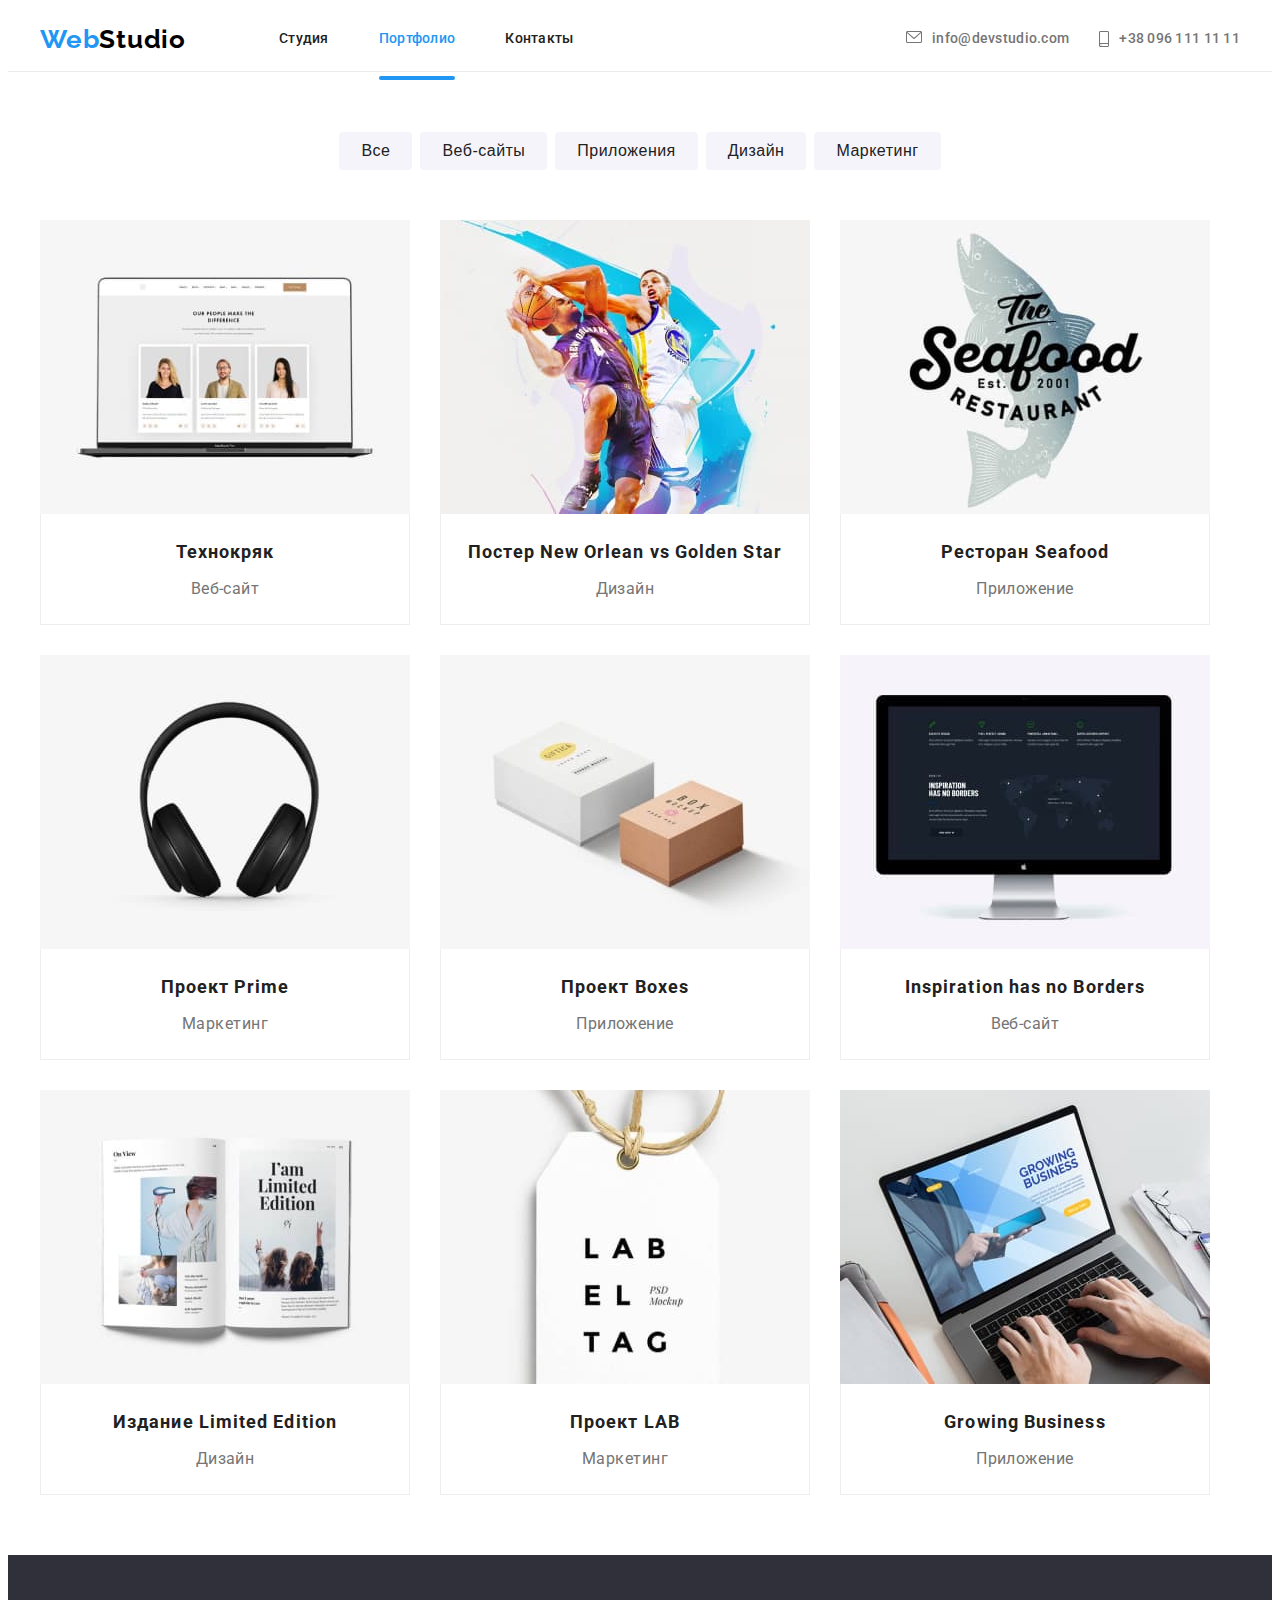
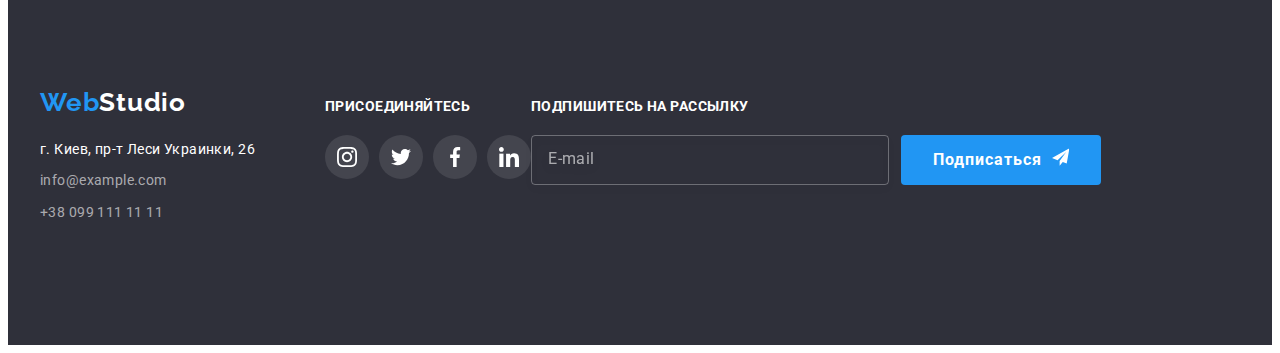
==== commit f818ad27: "prefinish" ====
--- a/portfolio.html
+++ b/portfolio.html
@@ -27,24 +27,62 @@
           <li><a class="header-nav__link" href="">Контакты</a></li>
         </ul>
       </nav>
-    <div class="header-contact">
-      <ul class="header-contact__list">
-        <li class="header-contact__item">          
-          <a class="header-contact__link" href="mailto:info@devstudio.com">
-            <svg class="header-contact__icon" width="16" height="12">
-              <use href="./images/icons.svg#icon-envelope"></use>
-            </svg>
-            info@devstudio.com</a>
-        </li>
-        <li class="header-contact__item">         
-          <a class="header-contact__link" href="+380961111111">
-            <svg class="header-contact__icon" width="10" height="16">
-              <use href="./images/icons.svg#icon-smartphone"></use>
-            </svg>
-            +38 096 111 11 11</a>
-        </li>
-      </ul>
+      <div class="header-contact">
+        <ul class="header-contact__list">
+          <li class="header-contact__item">
+            <a class="header-contact__link" href="mailto:info@devstudio.com">
+              <svg class="header-contact__icon" width="16" height="12">
+                <use href="./images/icons.svg#icon-envelope" width="16"></use>
+              </svg>
+              info@devstudio.com</a>
+          </li>
+          <li class="header-contact__item">
+            <a class="header-contact__link" href="+380961111111">
+              <svg class="header-contact__icon" width="10" height="16">
+                <use href="./images/icons.svg#icon-smartphone"></use>
+              </svg>
+              +38 096 111 11 11</a>
+          </li>
+        </ul>
+      </div>
     </div>
+    <div class="conteiner mobile-header">
+      <a class="logo" href="">Web<span class="logo--dark">Studio</span></a>
+      <button type="button" class="button mobile-header__btn is-open" aria-expanded="false" aria-controls="mobile-nav"
+        data-menu-button>
+        <svg class="mobile-header__icon" width="40" height="40" aria-label="Переключатель мобильного меню">
+          <use class="mobile-header__icon-menu" href="./images/icons.svg#icon-menu_40px"></use>
+          <use class="mobile-header__icon-close" href="./images/icons.svg#icon-close_40px"></use>
+        </svg>
+      </button>
+      <div class="mobile-nav" id="mobile-nav" data-menu>
+        <ul class="mobile-nav__list">
+          <li><a class="mobile-nav__link" href="./index.html">Студия</a></li>
+          <li><a class="mobile-nav__link mobile-nav__link--current" href="">Портфолио</a></li>
+          <li><a class="mobile-nav__link" href="">Контакты</a></li>
+        </ul>
+        <div class="mobile-header-contact">
+          <ul class="mobile-header-contact__list">
+            <li class="mobile-header-contact__item">
+              <a class="mobile-header-contact__link--tel" href="+380961111111">
+                +38 096 111 11 11</a>
+            </li>
+            <li class="mobile-header-contact__item">
+              <a class="mobile-header-contact__link--mail" href="mailto:info@devstudio.com">
+                info@devstudio.com</a>
+            </li>
+  
+          </ul>
+        </div>
+        <div class="mobile-header-socials">
+          <ul class="mobile-header-socials__list">
+            <li class="mobile-header-socials__item">Instagram</li>
+            <li class="mobile-header-socials__item">Twitter</li>
+            <li class="mobile-header-socials__item">Facebook</li>
+            <li class="mobile-header-socials__item">Linkedin</li>
+          </ul>
+        </div>
+      </div>
     </div>
   </header>
 
@@ -333,4 +371,5 @@
       </form>
     </div>
   </footer>
+  <script src="./js/menu.js"></script>
 </body>--- a/css/main.min.css
+++ b/css/main.min.css
@@ -1,2 +1,2 @@
-:root{--body-backgr-color: #ffffff;--basic-text-color: #757575;--secondary-text-color: #ffffff;--main-title-color: #ffffff;--basic-title-color: #212121;--secondary-titele-color: #000000;--accent-color: #2196f3;--header-link-color: #212121;--header-hover-color: #2196f3;--header-logo-color: #000000;--header-contact-color: #757575;--header-backgr-color: #ffffff;--btn-color: #f5f4fa;--btn-text-color: #212121;--btn--backgr-color: #2196f3;--secondary-btn-color: #ffffff;--footer-logo-accent-color: #ffffff;--footer-backgr-color: #2f303a;--footer-address-color: #ffffff;--footer-contact-color: rgba(255, 255, 255, 0.6);--hero-backgr-color: #2f303a;--our-team-backgr-color: #f5f4fa;--our-team-cards-backgr-color: #ffffff;--primary--link-color: #ffffff;--features-icon-bg-color: #f5f4fa;--clients-color: #afb1b8;--cubic: cubic-bezier(0.4, 0, 0.2, 1);--anim-duration: 250ms;--modal-bg-color: #ffffff}p,h1,h2,h3,h4,h5,h6{margin:0}ul{margin:0;padding:0}button{cursor:pointer}img{display:block}ul{list-style:none}a{text-decoration:none}body{font-family:"Roboto", sans-serif;font-size:14px;letter-spacing:00.03em;color:var(--basic-text-color);background-color:var(--body-backgr-color)}.section{padding-top:60px;padding-bottom:60px}@media screen and (min-width: 1200px){padding-top:94px;padding-bottom:94px}.conteiner{width:100%;padding-left:15px;padding-right:15px;margin:0 auto;text-align:center}@media screen and (min-width: 480px){.conteiner{width:480px}}@media screen and (min-width: 768px){.conteiner{width:768px}}@media screen and (min-width: 1200px){.conteiner{width:1200px}}header{background-color:var(--header-backgr-color);padding-top:16px;padding-bottom:16px;border-bottom:1px solid #ececec}@media screen and (min-widht: 768px){header{padding-top:26px;padding-bottom:26px}}@media screen and (min-widht: 1200px){header{padding-top:24px;padding-bottom:25px}}.header-conteiner{display:flex;align-items:center;justify-content:space-between}@media screen and (max-width: 767px){.header-conteiner{display:none}}.header-nav{display:flex}.header-contact{display:flex}.header-contact__list{display:flex}.header-nav__list{display:flex;align-items:center;margin-left:88px}.header-nav__list :not(:last-child){margin-right:50px}@media screen and (min-width: 1200px){.header-nav__list{margin-left:93px}}.header-nav__link{font-style:inherit;font-weight:500;font-size:14px;line-height:1.14;letter-spacing:.02em;vertical-align:Top;color:var(--header-link-color);transition:color var(--anim-duration) var(--cubic)}.header-nav__link:hover,.header-nav__link:focus{color:var(--header-hover-color)}.header-nav__link--current{position:relative;color:var(--accent-color)}.header-nav__link--current::after{content:"";position:absolute;left:0;bottom:-34px;width:100%;height:4px;border-radius:2px;background-color:var(--accent-color)}.header-contact__list :not(:last-child){margin-right:50px}.header-contact__item{color:var(--header-contact-color)}.header-contact__item:focus,.header-contact__item:hover{color:var(--header-hover-color)}.header-contact__link{display:flex;align-items:center;justify-content:center;cursor:pointer;font-style:inherit;font-weight:500;font-size:14px;line-height:1.14;letter-spacing:.02em;color:inherit;transition:color var(--anim-duration) var(--cubic)}.header-contact__link+.header-contact__link{margin-right:50px}.header-contact__icon{margin-right:10px;fill:currentColor}.logo{display:block;font-family:"Raleway";font-weight:700;font-size:24px;line-height:1.17;letter-spacing:.03em;color:var(--accent-color)}@media screen and (min-width: 1200px){.logo{font-weight:700;font-size:26px;line-height:1.19;letter-spacing:.03em}}.logo--dark{color:var(--header-logo-color)}.logo--light{color:var(--footer-logo-accent-color)}.mobile-header{display:flex;align-items:center;justify-content:space-between;height:60px}@media screen and (min-width: 768px){.mobile-header{display:none}}.mobile-header__btn{display:inline-flex;margin:0;padding:0;background-color:transparent;border:none}.mobile-header__btn.is-open .mobile-header__icon-menu{display:none}.mobile-header__icon{transition:fill var(--anim-duration) var(--cubic)}.mobile-header__icon:focus,.mobile-header__icon:hover{fill:var(--accent-color)}.mobile-header__icon-close{display:none}.mobile-header__btn.is-open .mobile-header__icon-close{display:block}.mobile-nav{position:absolute;background-color:var(--header-backgr-color);width:100vw;height:100vh}.mobile-nav__list{margin-bottom:306px}.mobile-nav__link{display:inline-block;margin-left:40px;margin-bottom:32px;text-align:center;font-weight:500;font-size:40px;line-height:1.18;letter-spacing:.02em;color:var(--header-link-color);transition:color var(--anim-duration) var(--cubic)}.mobile-nav__link:focus,.mobile-nav__link:hover{color:var(--header-hover-color)}.mobile-nav__link--current{color:var(--header-hover-color)}.mobile-header-contact__list{margin-left:40px;margin-bottom:64px}.mobile-header-contact__item+.mobile-header-contact__item{margin-top:32px}.mobile-header-contact__link--tel{font-weight:500;font-size:34px;line-height:1.05;letter-spacing:.02em;color:var(--header-hover-color)}.mobile-header-contact__link--mail{font-weight:500;font-size:24px;line-height:1.17;letter-spacing:.02em;color:var(--header-contact-color)}.mobile-header-socials__list{display:flex}.mobile-header-socials__item{padding:0 10px;font-weight:500;font-size:18px;line-height:1.22;letter-spacing:.02em;color:var(--header-hover-color)}.mobile-header-socials__item+.mobile-header-socials__item{border-left:1px solid rgba(33,33,33,0.2)}.btn{min-width:200px;height:50px;border-radius:4px;border:none;padding:10px 32px;text-align:center;font-family:inherit;font-weight:700;font-size:16px;line-height:1.87;display:flex;letter-spacing:0.06em;color:var(--secondary-btn-color);background-color:var(--btn--backgr-color);cursor:pointer}.hero{align-items:center;text-align:center;background-color:var(--hero-backgr-color);background-image:linear-gradient(rgba(47,48,58,0.4), rgba(47,48,58,0.4)),url(../images/hero-bg-mob.jpg);background-repeat:no-repeat;background-position:center;background-size:cover;padding-top:118px;padding-bottom:118px;max-width:1600px;height:auto;margin:0 auto}@media (min-device-pixel-ratio: 2), (min-resolution: 192dpi), (min-resolution: 2dppx){.hero{background-image:linear-gradient(rgba(47,48,58,0.4), rgba(47,48,58,0.4)),url(../images/hero-bg-mob2x.jpg)}}@media screen and (min-width: 768px){.hero{background-image:linear-gradient(rgba(47,48,58,0.4), rgba(47,48,58,0.4)),url(../images/hero-bg-tab.jpg)}}@media screen and (min-width: 768px) and (min-device-pixel-ratio: 2), screen and (min-width: 768px) and (min-resolution: 192dpi), screen and (min-width: 768px) and (min-resolution: 2dppx){.hero{background-image:linear-gradient(rgba(47,48,58,0.4), rgba(47,48,58,0.4)),url(../images/hero-bg-tab2x.jpg)}}@media screen and (min-width: 1200px){.hero{padding-top:200px;padding-bottom:200px;background-image:linear-gradient(rgba(47,48,58,0.4), rgba(47,48,58,0.4)),url(../images/hero-bg.jpg)}}@media screen and (min-width: 1200px) and (min-device-pixel-ratio: 2), screen and (min-width: 1200px) and (min-resolution: 192dpi), screen and (min-width: 1200px) and (min-resolution: 2dppx){.hero{background-image:linear-gradient(rgba(47,48,58,0.4), rgba(47,48,58,0.4)),url(../images/hero-bg2x.jpg)}}.hero-conteiner__titele{font-weight:900;font-size:26px;line-height:1.62;letter-spacing:.06em;text-transform:uppercase;color:var(--main-title-color);margin-bottom:30px}@media screen and (min-width: 1200px){.hero-conteiner__titele{font-weight:900;font-size:44px;line-height:1.36;letter-spacing:.06em}}.hero-conteiner__btn{margin:0 auto}.features-conteiner{padding-bottom:0}.features__title{display:none}.features__list{margin-bottom:-30px}@media screen and (min-width: 768px){.features__list{display:flex;margin-right:-30px}}@media screen and (min-width: 768px) and (max-width: 1199px){.features__list{flex-wrap:wrap}}.features__item{margin-bottom:30px;margin-right:30px}@media screen and (min-width: 768px){.features__item{width:calc(100% / 2 - 30px)}}@media screen and (min-width: 1200px){.features__item{width:calc(100% / 4 - 30px)}}.features-wrap{width:100%;height:120px;display:flex;align-items:center;justify-content:center;margin-bottom:30px;background-color:var(--features-icon-bg-color)}.conteiner .features-wrap__title{font-weight:700;font-size:14px;line-height:1.14;letter-spacing:.03em;text-transform:uppercase;color:var(--basic-title-color);margin-bottom:10px}.features-wrap__text{font-size:14px;line-height:1.71;letter-spacing:.03em;color:var(--basic-text-color)}.our-work{padding-top:0}@media screen and (max-width: 1199px){.our-work{display:none}}.our-work__list{display:flex}.our-work__item+.our-work__item{margin-left:30px}.our-work__wrap{position:relative}.our-work__text{position:absolute;bottom:0;width:100%;min-height:70px;padding:27px 0;text-align:center;background-color:rgba(47,48,58,0.8);font-weight:700;font-size:14px;line-height:1.14;letter-spacing:.03em;text-transform:uppercase;color:var(--secondary-text-color)}.our-work__title{font-weight:700;font-size:36px;line-height:1.17;letter-spacing:.03em;text-align:center;color:var(--basic-title-color);margin-bottom:50px}.our-team{background-color:var(--our-team-backgr-color)}.our-team__title{font-weight:700;font-size:36px;line-height:1.17;letter-spacing:.03em;text-align:center;color:var(--basic-title-color);margin-bottom:50px}.our-team__list{margin-bottom:-30px}@media screen and (min-width: 768px){.our-team__list{display:flex}}@media screen and (min-width: 768px) and (max-width: 1199px){.our-team__list{flex-wrap:wrap;margin-right:-30px}}.our-team__item{width:100%;margin-bottom:30px;box-shadow:0 2px 1px 0 rgba(0,0,0,0.2),0 1px 1px 0 rgba(0,0,0,0.14)}@media screen and (min-width: 768px){.our-team__item{width:calc(100% / 2 - 30px);margin-right:30px}}@media screen and (min-width: 1200px){.our-team__item{width:calc(100% / 4 - 30px)}}.our-team__img{width:100%}.our-team__name{font-weight:500;font-size:16px;line-height:1.19;letter-spacing:.03em;text-align:center;color:var(--basic-title-color);margin-bottom:10px}.our-team__proffetions{margin-bottom:16px;font-size:16px;line-height:1.19;letter-spacing:.03em;text-align:center;color:var(--basic-text-color)}.our-team__card-text{background-color:var(--our-team-cards-backgr-color);padding-top:30px;padding-bottom:30px}.socials{display:flex;justify-content:center}.socials__link{width:44px;height:44px;color:#afb1b8;border-radius:50%;display:flex;align-items:center;justify-content:center;transition:color var(--anim-duration) var(--cubic),background-color var(--anim-duration) var(--cubic)}.socials__link:focus,.socials__link:hover{color:var(--primary--link-color);background-color:var(--accent-color)}.socials__item+.socials__item{margin-left:10px}.socials__icon{width:20px;height:20px;fill:currentColor}.socials--dark{margin:0 auto;width:206px;height:80px}.socials__link--dark{color:var(--footer-address-color);background-color:rgba(255,255,255,0.1)}.clients-conteiner{text-align:center}.clients__title{margin-bottom:30px;font-family:Roboto;font-style:normal;font-weight:700;font-size:28px;line-height:1.18;letter-spacing:.03em;text-align:center;color:var(--basic-title-color)}@media screen and (min-width: 1200px){.clients__title{font-size:36px;line-height:1.17;margin-bottom:50px}}.clients__list{display:flex;justify-content:center;align-items:center;flex-wrap:wrap;margin-right:-30px;margin-bottom:-30px}.clients__item{width:calc(100% / 2 - 30px);height:92px;margin-right:30px;margin-bottom:30px;border:1px solid var(--clients-color);border-radius:4px;display:flex;justify-content:center;align-items:center;color:var(--clients-color);transition:color var(--anim-duration) var(--cubic),border var(--anim-duration) var(--cubic)}.clients__item:focus,.clients__item:hover{color:var(--accent-color);border:1px solid var(--accent-color)}@media screen and (min-width: 768px){.clients__item{width:calc(100% / 3 - 30px)}}@media screen and (min-width: 1200px){.clients__item{width:calc(100% / 6 - 30px)}}.clients__link{color:inherit}.clients__icon{width:106px;height:60px;fill:currentColor}footer{background:var(--footer-backgr-color);padding-top:60px;padding-bottom:60px}.footer-conteiner{text-align:center}@media screen and (min-width: 1200px){.footer-conteiner{display:flex;align-items:baseline;text-align:left}}@media screen and (min-width: 1200px){.footer-nav{margin-right:70px}}@media screen and (min-width: 768px){.footer-tabl{display:flex;justify-content:space-between;margin-right:89px;margin-left:76px}}@media screen and (min-width: 1200px){.footer-tabl{margin-right:93px;margin-left:0}}.address{margin-top:20px;margin-bottom:60px;font-style:normal}.address__contact-link{display:inline-block;margin-top:8px;font-style:inherit;font-size:14px;line-height:1.71;letter-spacing:.03em;color:var(--footer-contact-color)}.address__link{font-family:inherit;font-style:normal;font-size:14px;line-height:1.71;letter-spacing:.03em;color:var(--footer-address-color)}.footer-title{margin-bottom:20px;font-weight:700;font-size:14px;line-height:1.14;letter-spacing:.03em;text-transform:uppercase;color:var(--footer-address-color)}@media screen and (min-width: 1200px){.footer-title{margin-top:12px}}@media screen and (min-width: 1200px){.footer-form{display:flex;width:570px;height:86px;margin-top:72px}}.footer-form__field{margin-right:12px}.footer-form__title{display:block}.footer-form__input{width:100%;height:50px;margin-bottom:20px;padding-left:16px;border:1px solid rgba(255,255,255,0.3);box-sizing:border-box;filter:drop-shadow(0px 4px 4px rgba(0,0,0,0.15));border-radius:4px;color:var(--secondary-text-color);background-color:inherit}.footer-form__input::placeholder{font-family:Roboto;font-style:normal;font-weight:400;font-size:16px;line-height:1.25;letter-spacing:.03em;color:rgba(255,255,255,0.6)}@media screen and (min-width: 768px){.footer-form__input{width:450px}}@media screen and (min-width: 1200px){.footer-form__input{width:358px}}.footer-btn{margin:0 auto}@media screen and (min-width: 1200px){.footer-btn{margin-top:48px}}.footer-btn__title{margin-right:10px}.portfolio__title{display:none}.portfolio-filtr{display:flex;margin-right:-8px;margin-bottom:35px}@media screen and (max-width: 767px){.portfolio-filtr{flex-wrap:wrap}}@media screen and (min-width: 768px){.portfolio-filtr{justify-content:center;margin-bottom:15px}}@media screen and (min-width: 1200px){.portfolio-filtr{margin-bottom:35px}}.portfolio-filtr__btn{margin-right:8px;margin-bottom:15px;padding:6px 22px;border-radius:4px;border:none;font-style:inherit;font-weight:500;font-size:16px;line-height:1.62;letter-spacing:.03em;text-align:center;color:var(--btn-text-color);background-color:var(--btn-color);cursor:pointer;transition:color var(--anim-duration) var(--cubic),background-color var(--anim-duration) var(--cubic),box-shadow var(--anim-duration) var(--cubic)}.portfolio-filtr__btn:focus,.portfolio-filtr__btn:hover{color:var(--secondary-btn-color);background-color:var(--accent-color);box-shadow:0 2px 2px 0 rgba(0,0,0,0.12),0 1px 2px 0 rgba(0,0,0,0.08)}.portfolio-list{margin-bottom:-30px;margin-right:-30px;width:inherit}@media screen and (min-width: 768px){.portfolio-list{display:flex;flex-wrap:wrap}}.portfolio-card{max-width:100%;margin-bottom:30px}@media screen and (min-width: 768px){.portfolio-card{margin-right:30px;width:calc(100% / 2 - 30px)}}@media screen and (min-width: 768px) and (min-width: 1200px){.portfolio-card{width:calc(100% / 3 - 30px)}}.portfolio-card:focus .portfolio-card__overlay-text,.portfolio-card:hover .portfolio-card__overlay-text{transform:translateY(0)}.portfolio-card__img{max-width:370px;height:auto;margin:0 auto;display:block;transition:box-shadow var(--anim-duration) var(--cubic)}.portfolio-card__img:hover,.portfolio-card__img:focus{box-shadow:0 4px 4px 0 rgba(0,0,0,0.25)}.portfolio-card__overlay{position:relative;overflow:hidden}.portfolio-card__overlay-text{position:absolute;top:0;left:0;transform:translateY(100%);transition:transform var(--anim-duration) var(--cubic);width:100%;height:100%;padding:63px 24px;font-size:18px;line-height:1.56;letter-spacing:.03em;color:var(--secondary-text-color);background-color:rgba(33,150,243,0.9)}.portfolio-card__text{padding:20px 24px;border-left:1px solid #eeeeee;border-right:1px solid #eeeeee;border-bottom:1px solid #eeeeee}.portfolio-card__title{display:inline-block;font-weight:700;font-size:18px;line-height:2;letter-spacing:.06em;color:var(--basic-title-color);margin-bottom:4px}.portfolio-card__filtrvalue{font-size:16px;line-height:1.87;letter-spacing:.03em;color:var(--basic-text-color)}.backdrop{position:fixed;top:0;transition:transform var(--anim-duration) var(--cubic),opacity var(--anim-duration) var(--cubic),visibility var(--anim-duration) var(--cubic);width:100vw;height:100vh;background-color:rgba(0,0,0,0.2)}.backdrop.is-hidden .modal{transform:translate(-50%, -50%) scale(1.2);opacity:0}.modal{position:absolute;top:50%;left:50%;transform:translate(-50%, -50%) scale(1);padding:40px;opacity:1;width:528px;background-color:var(--modal-bg-color);border-radius:4px;text-shadow:0 1px 3px 0 rgba(0,0,0,0.12),0 4px 4px 0 rgba(0,0,0,0.25)}.modal-close{position:absolute;top:8px;right:8px;display:flex;width:30px;height:30px;align-items:center;border-radius:50%;border:1px solid rgba(0,0,0,0.1);background-color:transparent}.is-hidden{opacity:0;pointer-events:none;visibility:hidden}.modal-form{display:flex;flex-direction:column;width:100%;align-items:center;transition:background-color 2000ms var(--cubic);transition:border-color 2000ms var(--cubic)}.modal-form__title{margin-bottom:12px;font-weight:700;font-size:20px;line-height:1.15;letter-spacing:.03em;color:var(--basic-title-color)}.modal-form__item{display:flex;flex-direction:column;margin-bottom:10px;width:448px}.modal-form__label{margin-bottom:4px;font-size:12px;line-height:1.17;letter-spacing:.01em;color:#757575}.modal-form__wrap{position:relative}.modal-form__input{outline:none;width:100%;height:40px;padding-left:42px;border:1px solid rgba(33,33,33,0.2);border-radius:4px;transition:border-color var(--anim-duration) var(--cubic)}.modal-form__input:focus{border:1px solid var(--accent-color)}.modal-form__icon{position:absolute;top:50%;left:12px;transform:translateY(-50%);transition:fill var(--anim-duration) var(--cubic)}.modal-form__input:focus+.modal-form__icon{fill:var(--accent-color)}.modal-form__coment{display:flex;flex-direction:column;margin-bottom:20px;width:100%;height:138px;resize:none}.modal-form__text{height:100%;resize:none;outline:none;padding:12px 16px;margin-top:4px;border:1px solid rgba(33,33,33,0.2);border-radius:4px;font-size:12px;line-height:1.17;letter-spacing:.01em;color:var(--basic-text-color);transition:border-color var(--anim-duration) var(--cubic)}.modal-form__text::placeholder{color:rgba(117,117,117,0.5)}.modal-form__text:focus{border-color:var(--accent-color)}.modal-checkbox__check{position:absolute;width:1px;height:1px;margin:-1px;border:0;padding:0;clip:rect(0 0 0 0);overflow:hidden}.modal-checkbox__label{display:flex;align-items:center;margin-bottom:30px;font-size:14px;line-height:1.71;letter-spacing:.03em;color:var(--basic-text-color)}.modal-checkbox__check:checked+.modal-checkbox__label{fill:var(--primary--link-color)}.modal-checkbox__label span{width:16px;height:15px;border:2px solid #212121;border-radius:2px;margin-right:8px;display:flex;align-items:center;justify-content:center}.modal-checkbox__check:checked+.modal-checkbox__label span{background-color:var(--accent-color)}.modal-checkbox__label span .modal-checkbox__icon{fill:transparent}.modal-checkbox__check:checked+.modal-checkbox__label span .modal-checkbox__icon{fill:var(--primary--link-color)}.modal-checkbox__link{text-decoration:underline;color:var(--accent-color);margin-left:5px}.modal-btn{padding-left:56px;transition:background-color var(--anim-duration) var(--cubic);transition:box-shadow var(--anim-duration) var(--cubic)}.modal-btn:hover,.modal-btn:focus{background-color:#188ce8;box-shadow:0px 4px 4px rgba(0,0,0,0.15)}
+:root{--body-backgr-color: #ffffff;--basic-text-color: #757575;--secondary-text-color: #ffffff;--main-title-color: #ffffff;--basic-title-color: #212121;--secondary-titele-color: #000000;--accent-color: #2196f3;--header-link-color: #212121;--header-hover-color: #2196f3;--header-logo-color: #000000;--header-contact-color: #757575;--header-backgr-color: #ffffff;--btn-color: #f5f4fa;--btn-text-color: #212121;--btn--backgr-color: #2196f3;--secondary-btn-color: #ffffff;--footer-logo-accent-color: #ffffff;--footer-backgr-color: #2f303a;--footer-address-color: #ffffff;--footer-contact-color: rgba(255, 255, 255, 0.6);--hero-backgr-color: #2f303a;--our-team-backgr-color: #f5f4fa;--our-team-cards-backgr-color: #ffffff;--primary--link-color: #ffffff;--features-icon-bg-color: #f5f4fa;--clients-color: #afb1b8;--cubic: cubic-bezier(0.4, 0, 0.2, 1);--anim-duration: 250ms;--modal-bg-color: #ffffff}p,h1,h2,h3,h4,h5,h6{margin:0}ul{margin:0;padding:0}button{cursor:pointer}img{display:block}ul{list-style:none}a{text-decoration:none}body{font-family:"Roboto", sans-serif;font-size:14px;letter-spacing:00.03em;color:var(--basic-text-color);background-color:var(--body-backgr-color)}.section{padding-top:60px;padding-bottom:60px}@media screen and (min-width: 1200px){padding-top:94px;padding-bottom:94px}.conteiner{width:100%;padding-left:15px;padding-right:15px;margin:0 auto;text-align:center}@media screen and (min-width: 480px){.conteiner{width:480px}}@media screen and (min-width: 768px){.conteiner{width:768px}}@media screen and (min-width: 1200px){.conteiner{width:1200px}}header{background-color:var(--header-backgr-color);padding-top:16px;padding-bottom:16px;border-bottom:1px solid #ececec}@media screen and (min-widht: 768px){header{padding-top:26px;padding-bottom:26px}}@media screen and (min-widht: 1200px){header{padding-top:24px;padding-bottom:25px}}.header-conteiner{display:flex;align-items:center;justify-content:space-between}@media screen and (max-width: 767px){.header-conteiner{display:none}}.header-nav{display:flex}.header-nav__list{display:flex;align-items:center;margin-left:88px;margin-right:84px}.header-nav__list :not(:last-child){margin-right:50px}@media screen and (min-width: 1200px){.header-nav__list{margin-left:93px}}.header-nav__link{font-style:inherit;font-weight:500;font-size:14px;line-height:1.14;letter-spacing:.02em;vertical-align:Top;color:var(--header-link-color);transition:color var(--anim-duration) var(--cubic)}.header-nav__link:hover,.header-nav__link:focus{color:var(--header-hover-color)}.header-nav__link--current{position:relative;color:var(--accent-color)}.header-nav__link--current::after{content:"";position:absolute;left:0;bottom:-30px;width:100%;height:4px;border-radius:2px;background-color:var(--accent-color)}@media screen and (min-width: 1200px){.header-nav__link--current::after{bottom:-34px}}@media screen and (min-width: 768px) and (max-width: 1199px){.header-contact__list :not(:last-child){margin-bottom:10px;margin-left:18px}}@media screen and (min-width: 1200px){.header-contact__list{display:flex}.header-contact__list :not(:last-child){margin-right:30px}}.header-contact__item{padding-right:auto;color:var(--header-contact-color)}.header-contact__item:focus,.header-contact__item:hover{color:var(--header-hover-color)}.header-contact__link{display:flex;align-items:flex-start;justify-content:center;cursor:pointer;font-style:inherit;font-weight:500;font-size:12px;line-height:1.17;letter-spacing:.02em;color:inherit;transition:color var(--anim-duration) var(--cubic)}.header-contact__link+.header-contact__link{margin-right:50px}@media screen and (min-width: 1200px){.header-contact__link{font-weight:500;font-size:14px;line-height:1.14;letter-spacing:.02em}}.header-contact__icon{margin-right:10px;fill:currentColor}.logo{display:block;font-family:"Raleway";font-weight:700;font-size:24px;line-height:1.17;letter-spacing:.03em;color:var(--accent-color)}@media screen and (min-width: 1200px){.logo{font-weight:700;font-size:26px;line-height:1.19;letter-spacing:.03em}}.logo--dark{color:var(--header-logo-color)}.logo--light{color:var(--footer-logo-accent-color)}.mobile-header{display:flex;position:relative;align-items:center;justify-content:space-between;min-height:60px}@media screen and (min-width: 768px){.mobile-header{display:none}}.mobile-header__btn{display:inline-flex;margin:0;padding:0;background-color:transparent;border:none}.mobile-header__icon{position:absolute;top:10px;right:15px;z-index:5;transition:fill var(--anim-duration) var(--cubic)}.mobile-header__icon:focus,.mobile-header__icon:hover{fill:var(--accent-color)}.mobile-header__icon-menu{display:none}.mobile-header__btn.is-open .mobile-header__icon-menu{display:block}.mobile-header__icon-close{display:block}.mobile-header__btn.is-open .mobile-header__icon-close{display:none}.mobile-nav{display:none;position:absolute;top:0;left:0;text-align:left;background-color:var(--header-backgr-color);width:100vw;height:100vh}.mobile-nav.is-open{display:block}.mobile-nav__list{margin-top:48px;margin-bottom:306px}.mobile-nav__link{display:inline-block;margin-left:40px;margin-right:auto;margin-bottom:32px;text-align:center;font-weight:500;font-size:40px;line-height:1.18;letter-spacing:.02em;color:var(--header-link-color);transition:color var(--anim-duration) var(--cubic)}.mobile-nav__link:focus,.mobile-nav__link:hover{color:var(--header-hover-color)}.mobile-nav__link--current{color:var(--header-hover-color)}.mobile-header-contact__list{margin-left:40px;margin-bottom:64px}.mobile-header-contact__item+.mobile-header-contact__item{margin-top:32px}.mobile-header-contact__link--tel{font-weight:500;font-size:34px;line-height:1.05;letter-spacing:.02em;color:var(--header-hover-color)}.mobile-header-contact__link--mail{font-weight:500;font-size:24px;line-height:1.17;letter-spacing:.02em;color:var(--header-contact-color)}.mobile-header-socials__list{display:flex;margin-left:40px}.mobile-header-socials__item{padding:0 10px;font-weight:500;font-size:18px;line-height:1.22;letter-spacing:.02em;color:var(--header-hover-color)}.mobile-header-socials__item+.mobile-header-socials__item{border-left:1px solid rgba(33,33,33,0.2)}.btn{min-width:200px;height:50px;border-radius:4px;border:none;padding:10px 32px;text-align:center;font-family:inherit;font-weight:700;font-size:16px;line-height:1.87;display:flex;letter-spacing:0.06em;color:var(--secondary-btn-color);background-color:var(--btn--backgr-color);cursor:pointer}.hero{align-items:center;text-align:center;background-color:var(--hero-backgr-color);background-image:linear-gradient(rgba(47,48,58,0.4), rgba(47,48,58,0.4)),url(../images/hero-bg-mob.jpg);background-repeat:no-repeat;background-position:center;background-size:cover;padding-top:118px;padding-bottom:118px;max-width:1600px;height:auto;margin:0 auto}@media (min-device-pixel-ratio: 2), (min-resolution: 192dpi), (min-resolution: 2dppx){.hero{background-image:linear-gradient(rgba(47,48,58,0.4), rgba(47,48,58,0.4)),url(../images/hero-bg-mob2x.jpg)}}@media screen and (min-width: 768px){.hero{background-image:linear-gradient(rgba(47,48,58,0.4), rgba(47,48,58,0.4)),url(../images/hero-bg-tab.jpg)}}@media screen and (min-width: 768px) and (min-device-pixel-ratio: 2), screen and (min-width: 768px) and (min-resolution: 192dpi), screen and (min-width: 768px) and (min-resolution: 2dppx){.hero{background-image:linear-gradient(rgba(47,48,58,0.4), rgba(47,48,58,0.4)),url(../images/hero-bg-tab2x.jpg)}}@media screen and (min-width: 1200px){.hero{padding-top:200px;padding-bottom:200px;background-image:linear-gradient(rgba(47,48,58,0.4), rgba(47,48,58,0.4)),url(../images/hero-bg.jpg)}}@media screen and (min-width: 1200px) and (min-device-pixel-ratio: 2), screen and (min-width: 1200px) and (min-resolution: 192dpi), screen and (min-width: 1200px) and (min-resolution: 2dppx){.hero{background-image:linear-gradient(rgba(47,48,58,0.4), rgba(47,48,58,0.4)),url(../images/hero-bg2x.jpg)}}.hero-conteiner__titele{font-weight:900;font-size:26px;line-height:1.62;letter-spacing:.06em;text-transform:uppercase;color:var(--main-title-color);margin-bottom:30px}@media screen and (min-width: 1200px){.hero-conteiner__titele{font-weight:900;font-size:44px;line-height:1.36;letter-spacing:.06em}}.hero-conteiner__btn{margin:0 auto}.features-conteiner{padding-bottom:0}.features__title{display:none}.features__list{margin-bottom:-30px}@media screen and (min-width: 768px){.features__list{display:flex;margin-right:-30px}}@media screen and (min-width: 768px) and (max-width: 1199px){.features__list{flex-wrap:wrap}}.features__item{margin-bottom:30px;margin-right:30px}@media screen and (min-width: 768px){.features__item{width:calc(100% / 2 - 30px)}}@media screen and (min-width: 1200px){.features__item{width:calc(100% / 4 - 30px)}}.features-wrap{width:100%;height:120px;display:flex;align-items:center;justify-content:center;margin-bottom:30px;background-color:var(--features-icon-bg-color)}.conteiner .features-wrap__title{font-weight:700;font-size:14px;line-height:1.14;letter-spacing:.03em;text-transform:uppercase;color:var(--basic-title-color);margin-bottom:10px}.features-wrap__text{font-size:14px;line-height:1.71;letter-spacing:.03em;color:var(--basic-text-color)}.our-work{padding-top:0}@media screen and (max-width: 1199px){.our-work{display:none}}.our-work__list{display:flex}.our-work__item+.our-work__item{margin-left:30px}.our-work__wrap{position:relative}.our-work__text{position:absolute;bottom:0;width:100%;min-height:70px;padding:27px 0;text-align:center;background-color:rgba(47,48,58,0.8);font-weight:700;font-size:14px;line-height:1.14;letter-spacing:.03em;text-transform:uppercase;color:var(--secondary-text-color)}.our-work__title{font-weight:700;font-size:36px;line-height:1.17;letter-spacing:.03em;text-align:center;color:var(--basic-title-color);margin-bottom:50px}.our-team{background-color:var(--our-team-backgr-color)}.our-team__title{font-weight:700;font-size:36px;line-height:1.17;letter-spacing:.03em;text-align:center;color:var(--basic-title-color);margin-bottom:50px}.our-team__list{margin-bottom:-30px}@media screen and (min-width: 768px){.our-team__list{display:flex}}@media screen and (min-width: 768px) and (max-width: 1199px){.our-team__list{flex-wrap:wrap;margin-right:-30px}}.our-team__item{width:100%;margin-bottom:30px;box-shadow:0 2px 1px 0 rgba(0,0,0,0.2),0 1px 1px 0 rgba(0,0,0,0.14)}@media screen and (min-width: 768px){.our-team__item{width:calc(100% / 2 - 30px);margin-right:30px}}@media screen and (min-width: 1200px){.our-team__item{width:calc(100% / 4 - 30px)}}.our-team__img{width:100%}.our-team__name{font-weight:500;font-size:16px;line-height:1.19;letter-spacing:.03em;text-align:center;color:var(--basic-title-color);margin-bottom:10px}.our-team__proffetions{margin-bottom:16px;font-size:16px;line-height:1.19;letter-spacing:.03em;text-align:center;color:var(--basic-text-color)}.our-team__card-text{background-color:var(--our-team-cards-backgr-color);padding-top:30px;padding-bottom:30px}.socials{display:flex;justify-content:center}.socials__link{width:44px;height:44px;color:#afb1b8;border-radius:50%;display:flex;align-items:center;justify-content:center;transition:color var(--anim-duration) var(--cubic),background-color var(--anim-duration) var(--cubic)}.socials__link:focus,.socials__link:hover{color:var(--primary--link-color);background-color:var(--accent-color)}.socials__item+.socials__item{margin-left:10px}.socials__icon{width:20px;height:20px;fill:currentColor}.socials--dark{margin:0 auto;width:206px;height:80px}.socials__link--dark{color:var(--footer-address-color);background-color:rgba(255,255,255,0.1)}.clients-conteiner{text-align:center}.clients__title{margin-bottom:30px;font-family:Roboto;font-style:normal;font-weight:700;font-size:28px;line-height:1.18;letter-spacing:.03em;text-align:center;color:var(--basic-title-color)}@media screen and (min-width: 1200px){.clients__title{font-size:36px;line-height:1.17;margin-bottom:50px}}.clients__list{display:flex;justify-content:center;align-items:center;flex-wrap:wrap;margin-right:-30px;margin-bottom:-30px}.clients__item{width:calc(100% / 2 - 30px);height:92px;margin-right:30px;margin-bottom:30px;border:1px solid var(--clients-color);border-radius:4px;display:flex;justify-content:center;align-items:center;color:var(--clients-color);transition:color var(--anim-duration) var(--cubic),border var(--anim-duration) var(--cubic)}.clients__item:focus,.clients__item:hover{color:var(--accent-color);border:1px solid var(--accent-color)}@media screen and (min-width: 768px){.clients__item{width:calc(100% / 3 - 30px)}}@media screen and (min-width: 1200px){.clients__item{width:calc(100% / 6 - 30px)}}.clients__link{color:inherit}.clients__icon{width:106px;height:60px;fill:currentColor}footer{background:var(--footer-backgr-color);padding-top:60px;padding-bottom:60px}.footer-conteiner{text-align:center}@media screen and (min-width: 1200px){.footer-conteiner{display:flex;align-items:baseline;text-align:left}}@media screen and (min-width: 1200px){.footer-nav{margin-right:70px}}@media screen and (min-width: 768px){.footer-tabl{display:flex;justify-content:space-between;margin-right:89px;margin-left:76px}}@media screen and (min-width: 1200px){.footer-tabl{margin-right:93px;margin-left:0}}.address{margin-top:20px;margin-bottom:60px;font-style:normal}.address__contact-link{display:inline-block;margin-top:8px;font-style:inherit;font-size:14px;line-height:1.71;letter-spacing:.03em;color:var(--footer-contact-color)}.address__link{font-family:inherit;font-style:normal;font-size:14px;line-height:1.71;letter-spacing:.03em;color:var(--footer-address-color)}.footer-title{margin-bottom:20px;font-weight:700;font-size:14px;line-height:1.14;letter-spacing:.03em;text-transform:uppercase;color:var(--footer-address-color)}@media screen and (min-width: 1200px){.footer-title{margin-top:12px}}@media screen and (min-width: 1200px){.footer-form{display:flex;width:570px;height:86px;margin-top:72px}}.footer-form__field{margin-right:12px}.footer-form__title{display:block}.footer-form__input{width:100%;height:50px;margin-bottom:20px;padding-left:16px;border:1px solid rgba(255,255,255,0.3);box-sizing:border-box;filter:drop-shadow(0px 4px 4px rgba(0,0,0,0.15));border-radius:4px;color:var(--secondary-text-color);background-color:inherit}.footer-form__input::placeholder{font-family:Roboto;font-style:normal;font-weight:400;font-size:16px;line-height:1.25;letter-spacing:.03em;color:rgba(255,255,255,0.6)}@media screen and (min-width: 768px){.footer-form__input{width:450px}}@media screen and (min-width: 1200px){.footer-form__input{width:358px}}.footer-btn{margin:0 auto}@media screen and (min-width: 1200px){.footer-btn{margin-top:48px}}.footer-btn__title{margin-right:10px}.portfolio__title{display:none}.portfolio-filtr{display:flex;margin-right:-8px;margin-bottom:35px}@media screen and (max-width: 767px){.portfolio-filtr{flex-wrap:wrap}}@media screen and (min-width: 768px){.portfolio-filtr{justify-content:center;margin-bottom:15px}}@media screen and (min-width: 1200px){.portfolio-filtr{margin-bottom:35px}}.portfolio-filtr__btn{margin-right:8px;margin-bottom:15px;padding:6px 22px;border-radius:4px;border:none;font-style:inherit;font-weight:500;font-size:16px;line-height:1.62;letter-spacing:.03em;text-align:center;color:var(--btn-text-color);background-color:var(--btn-color);cursor:pointer;transition:color var(--anim-duration) var(--cubic),background-color var(--anim-duration) var(--cubic),box-shadow var(--anim-duration) var(--cubic)}.portfolio-filtr__btn:focus,.portfolio-filtr__btn:hover{color:var(--secondary-btn-color);background-color:var(--accent-color);box-shadow:0 2px 2px 0 rgba(0,0,0,0.12),0 1px 2px 0 rgba(0,0,0,0.08)}.portfolio-list{margin-bottom:-30px;margin-right:-30px;width:inherit}@media screen and (min-width: 768px){.portfolio-list{display:flex;flex-wrap:wrap}}.portfolio-card{align-items:center;width:100%;margin-bottom:30px}@media screen and (min-width: 768px){.portfolio-card{margin-right:30px;width:calc(100% / 2 - 30px)}}@media screen and (min-width: 768px) and (min-width: 1200px){.portfolio-card{width:calc(100% / 3 - 30px)}}.portfolio-card:focus .portfolio-card__overlay-text,.portfolio-card:hover .portfolio-card__overlay-text{transform:translateY(0)}.portfolio-card__img{width:100%;height:auto;margin:0 auto;display:block;transition:box-shadow var(--anim-duration) var(--cubic)}.portfolio-card__img:hover,.portfolio-card__img:focus{box-shadow:0 4px 4px 0 rgba(0,0,0,0.25)}.portfolio-card__overlay{position:relative;overflow:hidden}.portfolio-card__overlay-text{position:absolute;top:0;left:0;transform:translateY(100%);transition:transform var(--anim-duration) var(--cubic);width:100%;height:100%;padding:63px 24px;font-size:18px;line-height:1.56;letter-spacing:.03em;color:var(--secondary-text-color);background-color:rgba(33,150,243,0.9)}.portfolio-card__text{padding:20px 24px;border-left:1px solid #eeeeee;border-right:1px solid #eeeeee;border-bottom:1px solid #eeeeee}.portfolio-card__title{display:inline-block;font-weight:700;font-size:18px;line-height:2;letter-spacing:.06em;color:var(--basic-title-color);margin-bottom:4px}.portfolio-card__filtrvalue{font-size:16px;line-height:1.87;letter-spacing:.03em;color:var(--basic-text-color)}.backdrop{position:fixed;top:0;transition:transform var(--anim-duration) var(--cubic),opacity var(--anim-duration) var(--cubic),visibility var(--anim-duration) var(--cubic);width:100vw;height:100vh;background-color:rgba(0,0,0,0.2)}.backdrop.is-hidden .modal{transform:translate(-50%, -50%) scale(1.2);opacity:0}.modal{position:absolute;top:50%;left:50%;transform:translate(-50%, -50%) scale(1);padding:40px;opacity:1;width:100%;background-color:var(--modal-bg-color);border-radius:4px;text-shadow:0 1px 3px 0 rgba(0,0,0,0.12),0 4px 4px 0 rgba(0,0,0,0.25)}@media screen and (min-width: 480px){.modal{width:450px}}@media screen and (min-width: 1200px){.modal{width:528px}}.modal-close{position:absolute;top:8px;right:8px;display:flex;width:30px;height:30px;align-items:center;border-radius:50%;border:1px solid rgba(0,0,0,0.1);background-color:transparent}.is-hidden{opacity:0;pointer-events:none;visibility:hidden}.modal-form{display:flex;flex-direction:column;width:100%;align-items:center;transition:background-color var(--anim-duration) var(--cubic);transition:border-color var(--anim-duration) var(--cubic)}.modal-form__title{margin-bottom:12px;text-align:center;font-weight:700;font-size:20px;line-height:1.5;letter-spacing:.03em;color:var(--basic-title-color)}@media screen and (min-width: 1200px){.modal-form__title{font-weight:700;font-size:20px;line-height:1.15;letter-spacing:.03em}}.modal-form__list{width:inherit}.modal-form__item{display:flex;flex-direction:column;margin:0 auto 10px auto;max-width:370px}@media screen and (min-width: 1200px){.modal-form__item{width:448px}}.modal-form__label{margin-bottom:4px;width:inherit;font-size:12px;line-height:1.17;letter-spacing:.01em;color:#757575}.modal-form__wrap{position:relative}.modal-form__input{outline:none;width:100%;height:40px;padding-left:42px;border:1px solid rgba(33,33,33,0.2);border-radius:4px;transition:border-color var(--anim-duration) var(--cubic)}.modal-form__input:focus{border:1px solid var(--accent-color)}.modal-form__icon{position:absolute;top:50%;left:12px;transform:translateY(-50%);transition:fill var(--anim-duration) var(--cubic)}.modal-form__input:focus+.modal-form__icon{fill:var(--accent-color)}.modal-form__coment{display:flex;flex-direction:column;margin-bottom:20px;max-width:370px;height:138px;resize:none}.modal-form__text{height:100%;resize:none;outline:none;padding:12px 16px;margin-top:4px;border:1px solid rgba(33,33,33,0.2);border-radius:4px;font-size:12px;line-height:1.17;letter-spacing:.01em;color:var(--basic-text-color);transition:border-color var(--anim-duration) var(--cubic)}.modal-form__text::placeholder{color:rgba(117,117,117,0.5)}.modal-form__text:focus{border-color:var(--accent-color)}.modal-checkbox__check{position:absolute;width:1px;height:1px;margin:-1px;border:0;padding:0;clip:rect(0 0 0 0);overflow:hidden}.modal-checkbox__label{display:flex;align-items:center;margin-bottom:30px;font-size:14px;line-height:1.71;letter-spacing:.03em;color:var(--basic-text-color)}.modal-checkbox__check:checked+.modal-checkbox__label{fill:var(--primary--link-color)}.modal-checkbox__label span{width:16px;height:15px;border:2px solid #212121;border-radius:2px;margin-right:8px;display:flex;align-items:center;justify-content:center}.modal-checkbox__check:checked+.modal-checkbox__label span{background-color:var(--accent-color)}.modal-checkbox__label span .modal-checkbox__icon{fill:transparent}.modal-checkbox__check:checked+.modal-checkbox__label span .modal-checkbox__icon{fill:var(--primary--link-color)}.modal-checkbox__link{text-decoration:underline;color:var(--accent-color);margin-left:5px}.modal-btn{padding-left:56px;transition:background-color var(--anim-duration) var(--cubic);transition:box-shadow var(--anim-duration) var(--cubic)}.modal-btn:hover,.modal-btn:focus{background-color:#188ce8;box-shadow:0px 4px 4px rgba(0,0,0,0.15)}
 /*# sourceMappingURL=main.min.css.map */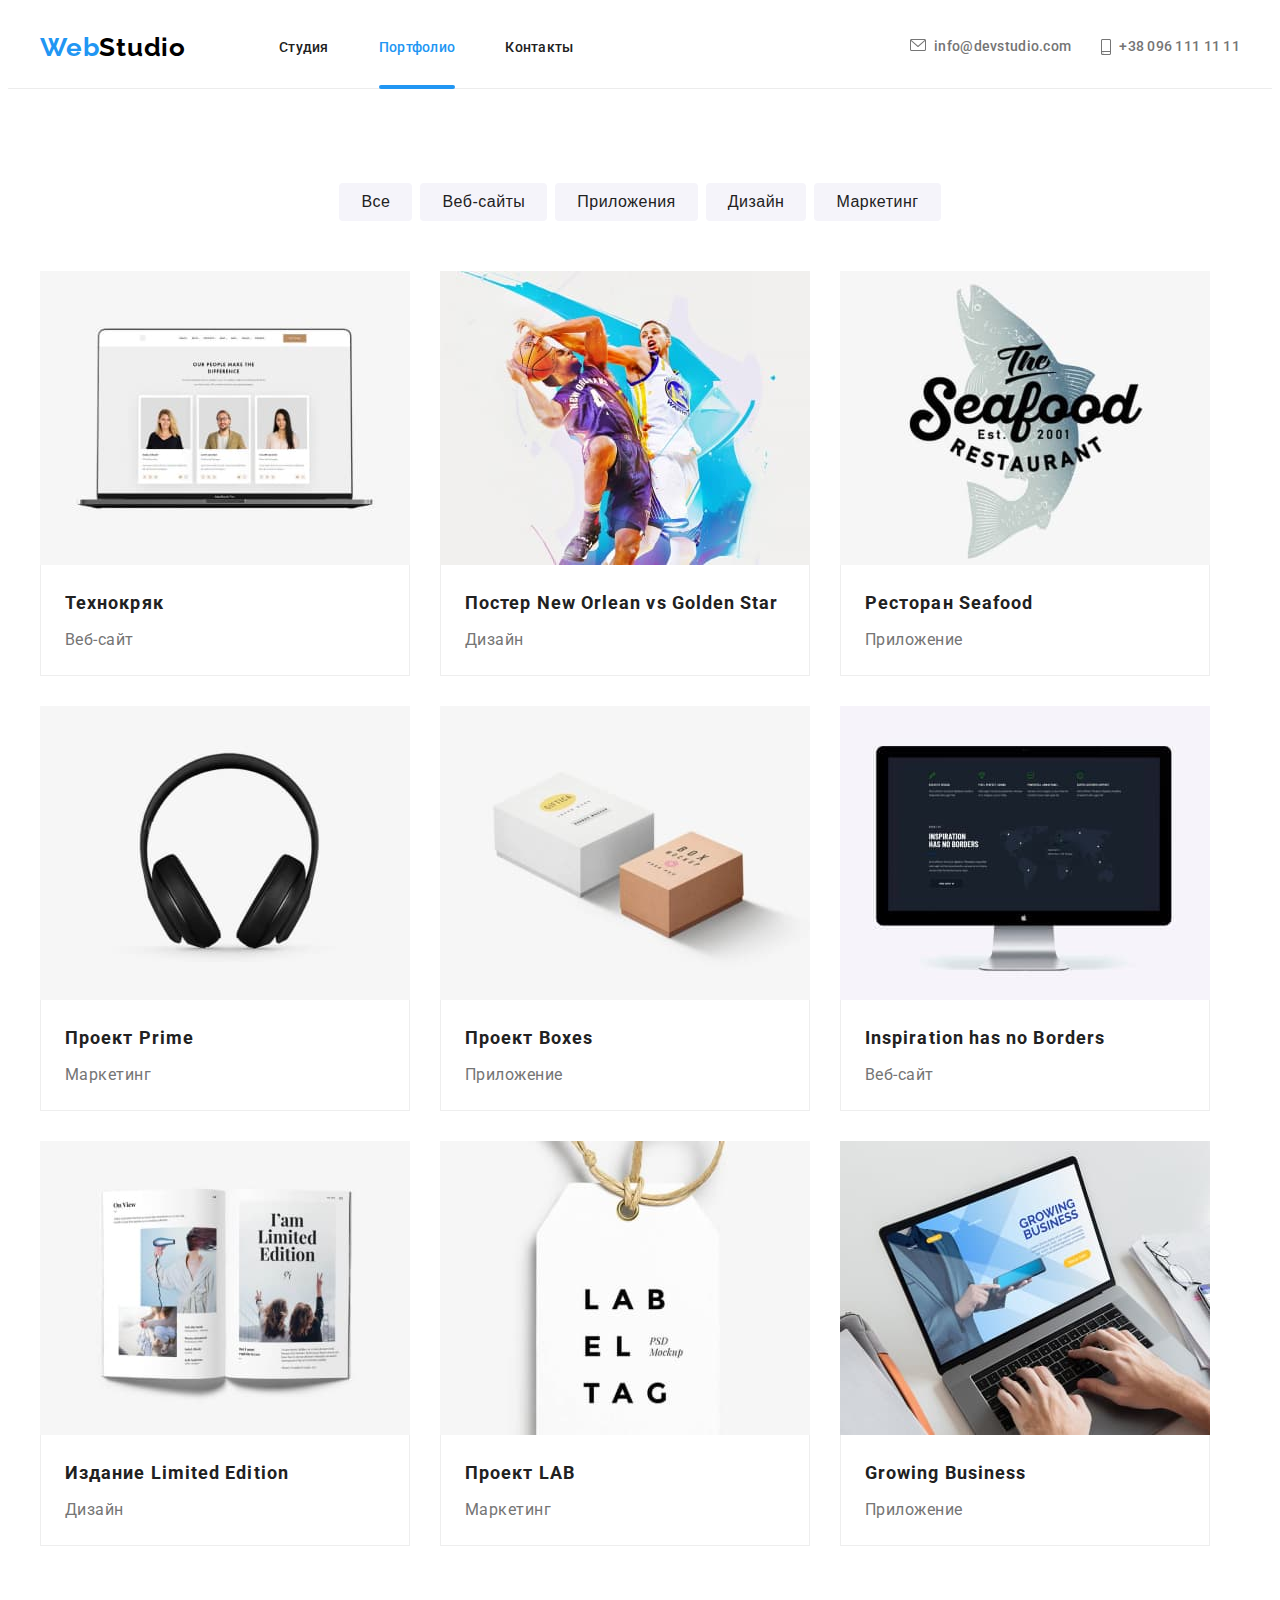
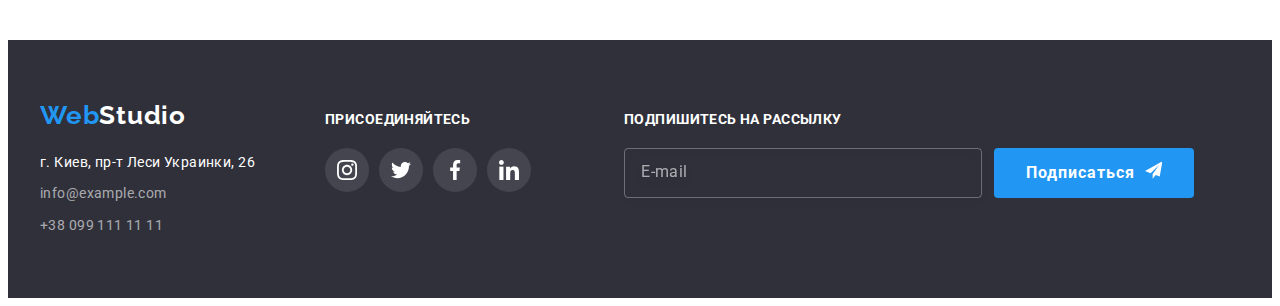
==== commit 0c8544c9: "modal" ====
--- a/portfolio.html
+++ b/portfolio.html
@@ -312,49 +312,52 @@
 
   <footer>
     <div class="conteiner footer-conteiner">
-      <div class="footer-nav">
-        <a class="logo" href="">Web<span class="logo--light">Studio</span></a>
-        <address class="address">
-          <ul class="address__list">
-            <li><a class="address__link" href="https://goo.gl/maps/uUomb9TQHdd4bi6o7">г. Киев, пр-т Леси Украинки, 26</a>
-            </li>
-            <li><a class="address__contact-link" href="mailto:info@example.com">info@example.com</a></li>
-            <li><a class="address__contact-link" href="+380991111111">+38 099 111 11 11</a></li>
+      <div class="footer-tabl">
+        <div class="footer-nav">
+          <a class="logo" href="">Web<span class="logo--light">Studio</span></a>
+          <address class="address">
+            <ul class="address__list">
+              <li><a class="address__link" href="https://goo.gl/maps/uUomb9TQHdd4bi6o7">г. Киев, пр-т Леси Украинки,
+                  26</a>
+              </li>
+              <li><a class="address__contact-link" href="mailto:info@example.com">info@example.com</a></li>
+              <li><a class="address__contact-link" href="+380991111111">+38 099 111 11 11</a></li>
+            </ul>
+          </address>
+        </div>
+        <div class="socials-wrap">
+          <p class="footer-title">присоединяйтесь</p>
+          <ul class="socials socials--dark">
+            <li class="socials__item">
+              <a href="" class="socials__link socials__link--dark">
+                <svg class="socials__icon">
+                  <use href="./images/icons.svg#icon-instagram"></use>
+                </svg>
+              </a>
+            </li>
+            <li class="socials__item">
+              <a href="" class="socials__link socials__link--dark">
+                <svg class="socials__icon">
+                  <use href="./images/icons.svg#icon-twitter"></use>
+                </svg>
+              </a>
+            </li>
+            <li class="socials__item">
+              <a href="" class="socials__link socials__link--dark">
+                <svg class="socials__icon">
+                  <use href="./images/icons.svg#icon-facebook"></use>
+                </svg>
+              </a>
+            </li>
+            <li class="socials__item">
+              <a href="" class="socials__link socials__link--dark">
+                <svg class="socials__icon">
+                  <use href="./images/icons.svg#icon-linkedin-1"></use>
+                </svg>
+              </a>
+            </li>
           </ul>
-        </address>
-      </div>
-      <div class="socials-wrap">
-        <p class="footer-title">присоединяйтесь</p>
-        <ul class="socials socials--dark">
-          <li class="socials__item">
-            <a href="" class="socials__link socials__link--dark">
-              <svg class="socials__icon">
-                <use href="./images/icons.svg#icon-instagram"></use>
-              </svg>
-            </a>
-          </li>
-          <li class="socials__item">
-            <a href="" class="socials__link socials__link--dark">
-              <svg class="socials__icon">
-                <use href="./images/icons.svg#icon-twitter"></use>
-              </svg>
-            </a>
-          </li>
-          <li class="socials__item">
-            <a href="" class="socials__link socials__link--dark">
-              <svg class="socials__icon">
-                <use href="./images/icons.svg#icon-facebook"></use>
-              </svg>
-            </a>
-          </li>
-          <li class="socials__item">
-            <a href="" class="socials__link socials__link--dark">
-              <svg class="socials__icon">
-                <use href="./images/icons.svg#icon-linkedin-1"></use>
-              </svg>
-            </a>
-          </li>
-        </ul>
+        </div>
       </div>
       <form class="footer-form">
         <div class="footer-form__field">
--- a/css/main.min.css
+++ b/css/main.min.css
@@ -1,2 +1,2 @@
-:root{--body-backgr-color: #ffffff;--basic-text-color: #757575;--secondary-text-color: #ffffff;--main-title-color: #ffffff;--basic-title-color: #212121;--secondary-titele-color: #000000;--accent-color: #2196f3;--header-link-color: #212121;--header-hover-color: #2196f3;--header-logo-color: #000000;--header-contact-color: #757575;--header-backgr-color: #ffffff;--btn-color: #f5f4fa;--btn-text-color: #212121;--btn--backgr-color: #2196f3;--secondary-btn-color: #ffffff;--footer-logo-accent-color: #ffffff;--footer-backgr-color: #2f303a;--footer-address-color: #ffffff;--footer-contact-color: rgba(255, 255, 255, 0.6);--hero-backgr-color: #2f303a;--our-team-backgr-color: #f5f4fa;--our-team-cards-backgr-color: #ffffff;--primary--link-color: #ffffff;--features-icon-bg-color: #f5f4fa;--clients-color: #afb1b8;--cubic: cubic-bezier(0.4, 0, 0.2, 1);--anim-duration: 250ms;--modal-bg-color: #ffffff}p,h1,h2,h3,h4,h5,h6{margin:0}ul{margin:0;padding:0}button{cursor:pointer}img{display:block}ul{list-style:none}a{text-decoration:none}body{font-family:"Roboto", sans-serif;font-size:14px;letter-spacing:00.03em;color:var(--basic-text-color);background-color:var(--body-backgr-color)}.section{padding-top:60px;padding-bottom:60px}@media screen and (min-width: 1200px){padding-top:94px;padding-bottom:94px}.conteiner{width:100%;padding-left:15px;padding-right:15px;margin:0 auto;text-align:center}@media screen and (min-width: 480px){.conteiner{width:480px}}@media screen and (min-width: 768px){.conteiner{width:768px}}@media screen and (min-width: 1200px){.conteiner{width:1200px}}header{background-color:var(--header-backgr-color);padding-top:16px;padding-bottom:16px;border-bottom:1px solid #ececec}@media screen and (min-widht: 768px){header{padding-top:26px;padding-bottom:26px}}@media screen and (min-widht: 1200px){header{padding-top:24px;padding-bottom:25px}}.header-conteiner{display:flex;align-items:center;justify-content:space-between}@media screen and (max-width: 767px){.header-conteiner{display:none}}.header-nav{display:flex}.header-nav__list{display:flex;align-items:center;margin-left:88px;margin-right:84px}.header-nav__list :not(:last-child){margin-right:50px}@media screen and (min-width: 1200px){.header-nav__list{margin-left:93px}}.header-nav__link{font-style:inherit;font-weight:500;font-size:14px;line-height:1.14;letter-spacing:.02em;vertical-align:Top;color:var(--header-link-color);transition:color var(--anim-duration) var(--cubic)}.header-nav__link:hover,.header-nav__link:focus{color:var(--header-hover-color)}.header-nav__link--current{position:relative;color:var(--accent-color)}.header-nav__link--current::after{content:"";position:absolute;left:0;bottom:-30px;width:100%;height:4px;border-radius:2px;background-color:var(--accent-color)}@media screen and (min-width: 1200px){.header-nav__link--current::after{bottom:-34px}}@media screen and (min-width: 768px) and (max-width: 1199px){.header-contact__list :not(:last-child){margin-bottom:10px;margin-left:18px}}@media screen and (min-width: 1200px){.header-contact__list{display:flex}.header-contact__list :not(:last-child){margin-right:30px}}.header-contact__item{padding-right:auto;color:var(--header-contact-color)}.header-contact__item:focus,.header-contact__item:hover{color:var(--header-hover-color)}.header-contact__link{display:flex;align-items:flex-start;justify-content:center;cursor:pointer;font-style:inherit;font-weight:500;font-size:12px;line-height:1.17;letter-spacing:.02em;color:inherit;transition:color var(--anim-duration) var(--cubic)}.header-contact__link+.header-contact__link{margin-right:50px}@media screen and (min-width: 1200px){.header-contact__link{font-weight:500;font-size:14px;line-height:1.14;letter-spacing:.02em}}.header-contact__icon{margin-right:10px;fill:currentColor}.logo{display:block;font-family:"Raleway";font-weight:700;font-size:24px;line-height:1.17;letter-spacing:.03em;color:var(--accent-color)}@media screen and (min-width: 1200px){.logo{font-weight:700;font-size:26px;line-height:1.19;letter-spacing:.03em}}.logo--dark{color:var(--header-logo-color)}.logo--light{color:var(--footer-logo-accent-color)}.mobile-header{display:flex;position:relative;align-items:center;justify-content:space-between;min-height:60px}@media screen and (min-width: 768px){.mobile-header{display:none}}.mobile-header__btn{display:inline-flex;margin:0;padding:0;background-color:transparent;border:none}.mobile-header__icon{position:absolute;top:10px;right:15px;z-index:5;transition:fill var(--anim-duration) var(--cubic)}.mobile-header__icon:focus,.mobile-header__icon:hover{fill:var(--accent-color)}.mobile-header__icon-menu{display:none}.mobile-header__btn.is-open .mobile-header__icon-menu{display:block}.mobile-header__icon-close{display:block}.mobile-header__btn.is-open .mobile-header__icon-close{display:none}.mobile-nav{display:none;position:absolute;top:0;left:0;text-align:left;background-color:var(--header-backgr-color);width:100vw;height:100vh}.mobile-nav.is-open{display:block}.mobile-nav__list{margin-top:48px;margin-bottom:306px}.mobile-nav__link{display:inline-block;margin-left:40px;margin-right:auto;margin-bottom:32px;text-align:center;font-weight:500;font-size:40px;line-height:1.18;letter-spacing:.02em;color:var(--header-link-color);transition:color var(--anim-duration) var(--cubic)}.mobile-nav__link:focus,.mobile-nav__link:hover{color:var(--header-hover-color)}.mobile-nav__link--current{color:var(--header-hover-color)}.mobile-header-contact__list{margin-left:40px;margin-bottom:64px}.mobile-header-contact__item+.mobile-header-contact__item{margin-top:32px}.mobile-header-contact__link--tel{font-weight:500;font-size:34px;line-height:1.05;letter-spacing:.02em;color:var(--header-hover-color)}.mobile-header-contact__link--mail{font-weight:500;font-size:24px;line-height:1.17;letter-spacing:.02em;color:var(--header-contact-color)}.mobile-header-socials__list{display:flex;margin-left:40px}.mobile-header-socials__item{padding:0 10px;font-weight:500;font-size:18px;line-height:1.22;letter-spacing:.02em;color:var(--header-hover-color)}.mobile-header-socials__item+.mobile-header-socials__item{border-left:1px solid rgba(33,33,33,0.2)}.btn{min-width:200px;height:50px;border-radius:4px;border:none;padding:10px 32px;text-align:center;font-family:inherit;font-weight:700;font-size:16px;line-height:1.87;display:flex;letter-spacing:0.06em;color:var(--secondary-btn-color);background-color:var(--btn--backgr-color);cursor:pointer}.hero{align-items:center;text-align:center;background-color:var(--hero-backgr-color);background-image:linear-gradient(rgba(47,48,58,0.4), rgba(47,48,58,0.4)),url(../images/hero-bg-mob.jpg);background-repeat:no-repeat;background-position:center;background-size:cover;padding-top:118px;padding-bottom:118px;max-width:1600px;height:auto;margin:0 auto}@media (min-device-pixel-ratio: 2), (min-resolution: 192dpi), (min-resolution: 2dppx){.hero{background-image:linear-gradient(rgba(47,48,58,0.4), rgba(47,48,58,0.4)),url(../images/hero-bg-mob2x.jpg)}}@media screen and (min-width: 768px){.hero{background-image:linear-gradient(rgba(47,48,58,0.4), rgba(47,48,58,0.4)),url(../images/hero-bg-tab.jpg)}}@media screen and (min-width: 768px) and (min-device-pixel-ratio: 2), screen and (min-width: 768px) and (min-resolution: 192dpi), screen and (min-width: 768px) and (min-resolution: 2dppx){.hero{background-image:linear-gradient(rgba(47,48,58,0.4), rgba(47,48,58,0.4)),url(../images/hero-bg-tab2x.jpg)}}@media screen and (min-width: 1200px){.hero{padding-top:200px;padding-bottom:200px;background-image:linear-gradient(rgba(47,48,58,0.4), rgba(47,48,58,0.4)),url(../images/hero-bg.jpg)}}@media screen and (min-width: 1200px) and (min-device-pixel-ratio: 2), screen and (min-width: 1200px) and (min-resolution: 192dpi), screen and (min-width: 1200px) and (min-resolution: 2dppx){.hero{background-image:linear-gradient(rgba(47,48,58,0.4), rgba(47,48,58,0.4)),url(../images/hero-bg2x.jpg)}}.hero-conteiner__titele{font-weight:900;font-size:26px;line-height:1.62;letter-spacing:.06em;text-transform:uppercase;color:var(--main-title-color);margin-bottom:30px}@media screen and (min-width: 1200px){.hero-conteiner__titele{font-weight:900;font-size:44px;line-height:1.36;letter-spacing:.06em}}.hero-conteiner__btn{margin:0 auto}.features-conteiner{padding-bottom:0}.features__title{display:none}.features__list{margin-bottom:-30px}@media screen and (min-width: 768px){.features__list{display:flex;margin-right:-30px}}@media screen and (min-width: 768px) and (max-width: 1199px){.features__list{flex-wrap:wrap}}.features__item{margin-bottom:30px;margin-right:30px}@media screen and (min-width: 768px){.features__item{width:calc(100% / 2 - 30px)}}@media screen and (min-width: 1200px){.features__item{width:calc(100% / 4 - 30px)}}.features-wrap{width:100%;height:120px;display:flex;align-items:center;justify-content:center;margin-bottom:30px;background-color:var(--features-icon-bg-color)}.conteiner .features-wrap__title{font-weight:700;font-size:14px;line-height:1.14;letter-spacing:.03em;text-transform:uppercase;color:var(--basic-title-color);margin-bottom:10px}.features-wrap__text{font-size:14px;line-height:1.71;letter-spacing:.03em;color:var(--basic-text-color)}.our-work{padding-top:0}@media screen and (max-width: 1199px){.our-work{display:none}}.our-work__list{display:flex}.our-work__item+.our-work__item{margin-left:30px}.our-work__wrap{position:relative}.our-work__text{position:absolute;bottom:0;width:100%;min-height:70px;padding:27px 0;text-align:center;background-color:rgba(47,48,58,0.8);font-weight:700;font-size:14px;line-height:1.14;letter-spacing:.03em;text-transform:uppercase;color:var(--secondary-text-color)}.our-work__title{font-weight:700;font-size:36px;line-height:1.17;letter-spacing:.03em;text-align:center;color:var(--basic-title-color);margin-bottom:50px}.our-team{background-color:var(--our-team-backgr-color)}.our-team__title{font-weight:700;font-size:36px;line-height:1.17;letter-spacing:.03em;text-align:center;color:var(--basic-title-color);margin-bottom:50px}.our-team__list{margin-bottom:-30px}@media screen and (min-width: 768px){.our-team__list{display:flex}}@media screen and (min-width: 768px) and (max-width: 1199px){.our-team__list{flex-wrap:wrap;margin-right:-30px}}.our-team__item{width:100%;margin-bottom:30px;box-shadow:0 2px 1px 0 rgba(0,0,0,0.2),0 1px 1px 0 rgba(0,0,0,0.14)}@media screen and (min-width: 768px){.our-team__item{width:calc(100% / 2 - 30px);margin-right:30px}}@media screen and (min-width: 1200px){.our-team__item{width:calc(100% / 4 - 30px)}}.our-team__img{width:100%}.our-team__name{font-weight:500;font-size:16px;line-height:1.19;letter-spacing:.03em;text-align:center;color:var(--basic-title-color);margin-bottom:10px}.our-team__proffetions{margin-bottom:16px;font-size:16px;line-height:1.19;letter-spacing:.03em;text-align:center;color:var(--basic-text-color)}.our-team__card-text{background-color:var(--our-team-cards-backgr-color);padding-top:30px;padding-bottom:30px}.socials{display:flex;justify-content:center}.socials__link{width:44px;height:44px;color:#afb1b8;border-radius:50%;display:flex;align-items:center;justify-content:center;transition:color var(--anim-duration) var(--cubic),background-color var(--anim-duration) var(--cubic)}.socials__link:focus,.socials__link:hover{color:var(--primary--link-color);background-color:var(--accent-color)}.socials__item+.socials__item{margin-left:10px}.socials__icon{width:20px;height:20px;fill:currentColor}.socials--dark{margin:0 auto;width:206px;height:80px}.socials__link--dark{color:var(--footer-address-color);background-color:rgba(255,255,255,0.1)}.clients-conteiner{text-align:center}.clients__title{margin-bottom:30px;font-family:Roboto;font-style:normal;font-weight:700;font-size:28px;line-height:1.18;letter-spacing:.03em;text-align:center;color:var(--basic-title-color)}@media screen and (min-width: 1200px){.clients__title{font-size:36px;line-height:1.17;margin-bottom:50px}}.clients__list{display:flex;justify-content:center;align-items:center;flex-wrap:wrap;margin-right:-30px;margin-bottom:-30px}.clients__item{width:calc(100% / 2 - 30px);height:92px;margin-right:30px;margin-bottom:30px;border:1px solid var(--clients-color);border-radius:4px;display:flex;justify-content:center;align-items:center;color:var(--clients-color);transition:color var(--anim-duration) var(--cubic),border var(--anim-duration) var(--cubic)}.clients__item:focus,.clients__item:hover{color:var(--accent-color);border:1px solid var(--accent-color)}@media screen and (min-width: 768px){.clients__item{width:calc(100% / 3 - 30px)}}@media screen and (min-width: 1200px){.clients__item{width:calc(100% / 6 - 30px)}}.clients__link{color:inherit}.clients__icon{width:106px;height:60px;fill:currentColor}footer{background:var(--footer-backgr-color);padding-top:60px;padding-bottom:60px}.footer-conteiner{text-align:center}@media screen and (min-width: 1200px){.footer-conteiner{display:flex;align-items:baseline;text-align:left}}@media screen and (min-width: 1200px){.footer-nav{margin-right:70px}}@media screen and (min-width: 768px){.footer-tabl{display:flex;justify-content:space-between;margin-right:89px;margin-left:76px}}@media screen and (min-width: 1200px){.footer-tabl{margin-right:93px;margin-left:0}}.address{margin-top:20px;margin-bottom:60px;font-style:normal}.address__contact-link{display:inline-block;margin-top:8px;font-style:inherit;font-size:14px;line-height:1.71;letter-spacing:.03em;color:var(--footer-contact-color)}.address__link{font-family:inherit;font-style:normal;font-size:14px;line-height:1.71;letter-spacing:.03em;color:var(--footer-address-color)}.footer-title{margin-bottom:20px;font-weight:700;font-size:14px;line-height:1.14;letter-spacing:.03em;text-transform:uppercase;color:var(--footer-address-color)}@media screen and (min-width: 1200px){.footer-title{margin-top:12px}}@media screen and (min-width: 1200px){.footer-form{display:flex;width:570px;height:86px;margin-top:72px}}.footer-form__field{margin-right:12px}.footer-form__title{display:block}.footer-form__input{width:100%;height:50px;margin-bottom:20px;padding-left:16px;border:1px solid rgba(255,255,255,0.3);box-sizing:border-box;filter:drop-shadow(0px 4px 4px rgba(0,0,0,0.15));border-radius:4px;color:var(--secondary-text-color);background-color:inherit}.footer-form__input::placeholder{font-family:Roboto;font-style:normal;font-weight:400;font-size:16px;line-height:1.25;letter-spacing:.03em;color:rgba(255,255,255,0.6)}@media screen and (min-width: 768px){.footer-form__input{width:450px}}@media screen and (min-width: 1200px){.footer-form__input{width:358px}}.footer-btn{margin:0 auto}@media screen and (min-width: 1200px){.footer-btn{margin-top:48px}}.footer-btn__title{margin-right:10px}.portfolio__title{display:none}.portfolio-filtr{display:flex;margin-right:-8px;margin-bottom:35px}@media screen and (max-width: 767px){.portfolio-filtr{flex-wrap:wrap}}@media screen and (min-width: 768px){.portfolio-filtr{justify-content:center;margin-bottom:15px}}@media screen and (min-width: 1200px){.portfolio-filtr{margin-bottom:35px}}.portfolio-filtr__btn{margin-right:8px;margin-bottom:15px;padding:6px 22px;border-radius:4px;border:none;font-style:inherit;font-weight:500;font-size:16px;line-height:1.62;letter-spacing:.03em;text-align:center;color:var(--btn-text-color);background-color:var(--btn-color);cursor:pointer;transition:color var(--anim-duration) var(--cubic),background-color var(--anim-duration) var(--cubic),box-shadow var(--anim-duration) var(--cubic)}.portfolio-filtr__btn:focus,.portfolio-filtr__btn:hover{color:var(--secondary-btn-color);background-color:var(--accent-color);box-shadow:0 2px 2px 0 rgba(0,0,0,0.12),0 1px 2px 0 rgba(0,0,0,0.08)}.portfolio-list{margin-bottom:-30px;margin-right:-30px;width:inherit}@media screen and (min-width: 768px){.portfolio-list{display:flex;flex-wrap:wrap}}.portfolio-card{align-items:center;width:100%;margin-bottom:30px}@media screen and (min-width: 768px){.portfolio-card{margin-right:30px;width:calc(100% / 2 - 30px)}}@media screen and (min-width: 768px) and (min-width: 1200px){.portfolio-card{width:calc(100% / 3 - 30px)}}.portfolio-card:focus .portfolio-card__overlay-text,.portfolio-card:hover .portfolio-card__overlay-text{transform:translateY(0)}.portfolio-card__img{width:100%;height:auto;margin:0 auto;display:block;transition:box-shadow var(--anim-duration) var(--cubic)}.portfolio-card__img:hover,.portfolio-card__img:focus{box-shadow:0 4px 4px 0 rgba(0,0,0,0.25)}.portfolio-card__overlay{position:relative;overflow:hidden}.portfolio-card__overlay-text{position:absolute;top:0;left:0;transform:translateY(100%);transition:transform var(--anim-duration) var(--cubic);width:100%;height:100%;padding:63px 24px;font-size:18px;line-height:1.56;letter-spacing:.03em;color:var(--secondary-text-color);background-color:rgba(33,150,243,0.9)}.portfolio-card__text{padding:20px 24px;border-left:1px solid #eeeeee;border-right:1px solid #eeeeee;border-bottom:1px solid #eeeeee}.portfolio-card__title{display:inline-block;font-weight:700;font-size:18px;line-height:2;letter-spacing:.06em;color:var(--basic-title-color);margin-bottom:4px}.portfolio-card__filtrvalue{font-size:16px;line-height:1.87;letter-spacing:.03em;color:var(--basic-text-color)}.backdrop{position:fixed;top:0;transition:transform var(--anim-duration) var(--cubic),opacity var(--anim-duration) var(--cubic),visibility var(--anim-duration) var(--cubic);width:100vw;height:100vh;background-color:rgba(0,0,0,0.2)}.backdrop.is-hidden .modal{transform:translate(-50%, -50%) scale(1.2);opacity:0}.modal{position:absolute;top:50%;left:50%;transform:translate(-50%, -50%) scale(1);padding:40px;opacity:1;width:100%;background-color:var(--modal-bg-color);border-radius:4px;text-shadow:0 1px 3px 0 rgba(0,0,0,0.12),0 4px 4px 0 rgba(0,0,0,0.25)}@media screen and (min-width: 480px){.modal{width:450px}}@media screen and (min-width: 1200px){.modal{width:528px}}.modal-close{position:absolute;top:8px;right:8px;display:flex;width:30px;height:30px;align-items:center;border-radius:50%;border:1px solid rgba(0,0,0,0.1);background-color:transparent}.is-hidden{opacity:0;pointer-events:none;visibility:hidden}.modal-form{display:flex;flex-direction:column;width:100%;align-items:center;transition:background-color var(--anim-duration) var(--cubic);transition:border-color var(--anim-duration) var(--cubic)}.modal-form__title{margin-bottom:12px;text-align:center;font-weight:700;font-size:20px;line-height:1.5;letter-spacing:.03em;color:var(--basic-title-color)}@media screen and (min-width: 1200px){.modal-form__title{font-weight:700;font-size:20px;line-height:1.15;letter-spacing:.03em}}.modal-form__list{width:inherit}.modal-form__item{display:flex;flex-direction:column;margin:0 auto 10px auto;max-width:370px}@media screen and (min-width: 1200px){.modal-form__item{width:448px}}.modal-form__label{margin-bottom:4px;width:inherit;font-size:12px;line-height:1.17;letter-spacing:.01em;color:#757575}.modal-form__wrap{position:relative}.modal-form__input{outline:none;width:100%;height:40px;padding-left:42px;border:1px solid rgba(33,33,33,0.2);border-radius:4px;transition:border-color var(--anim-duration) var(--cubic)}.modal-form__input:focus{border:1px solid var(--accent-color)}.modal-form__icon{position:absolute;top:50%;left:12px;transform:translateY(-50%);transition:fill var(--anim-duration) var(--cubic)}.modal-form__input:focus+.modal-form__icon{fill:var(--accent-color)}.modal-form__coment{display:flex;flex-direction:column;margin-bottom:20px;max-width:370px;height:138px;resize:none}.modal-form__text{height:100%;resize:none;outline:none;padding:12px 16px;margin-top:4px;border:1px solid rgba(33,33,33,0.2);border-radius:4px;font-size:12px;line-height:1.17;letter-spacing:.01em;color:var(--basic-text-color);transition:border-color var(--anim-duration) var(--cubic)}.modal-form__text::placeholder{color:rgba(117,117,117,0.5)}.modal-form__text:focus{border-color:var(--accent-color)}.modal-checkbox__check{position:absolute;width:1px;height:1px;margin:-1px;border:0;padding:0;clip:rect(0 0 0 0);overflow:hidden}.modal-checkbox__label{display:flex;align-items:center;margin-bottom:30px;font-size:14px;line-height:1.71;letter-spacing:.03em;color:var(--basic-text-color)}.modal-checkbox__check:checked+.modal-checkbox__label{fill:var(--primary--link-color)}.modal-checkbox__label span{width:16px;height:15px;border:2px solid #212121;border-radius:2px;margin-right:8px;display:flex;align-items:center;justify-content:center}.modal-checkbox__check:checked+.modal-checkbox__label span{background-color:var(--accent-color)}.modal-checkbox__label span .modal-checkbox__icon{fill:transparent}.modal-checkbox__check:checked+.modal-checkbox__label span .modal-checkbox__icon{fill:var(--primary--link-color)}.modal-checkbox__link{text-decoration:underline;color:var(--accent-color);margin-left:5px}.modal-btn{padding-left:56px;transition:background-color var(--anim-duration) var(--cubic);transition:box-shadow var(--anim-duration) var(--cubic)}.modal-btn:hover,.modal-btn:focus{background-color:#188ce8;box-shadow:0px 4px 4px rgba(0,0,0,0.15)}
+:root{--body-backgr-color: #ffffff;--basic-text-color: #757575;--secondary-text-color: #ffffff;--main-title-color: #ffffff;--basic-title-color: #212121;--secondary-titele-color: #000000;--accent-color: #2196f3;--header-link-color: #212121;--header-hover-color: #2196f3;--header-logo-color: #000000;--header-contact-color: #757575;--header-backgr-color: #ffffff;--btn-color: #f5f4fa;--btn-text-color: #212121;--btn--backgr-color: #2196f3;--secondary-btn-color: #ffffff;--footer-logo-accent-color: #ffffff;--footer-backgr-color: #2f303a;--footer-address-color: #ffffff;--footer-contact-color: rgba(255, 255, 255, 0.6);--hero-backgr-color: #2f303a;--our-team-backgr-color: #f5f4fa;--our-team-cards-backgr-color: #ffffff;--primary--link-color: #ffffff;--features-icon-bg-color: #f5f4fa;--clients-color: #afb1b8;--cubic: cubic-bezier(0.4, 0, 0.2, 1);--anim-duration: 250ms;--modal-bg-color: #ffffff}p,h1,h2,h3,h4,h5,h6{margin:0}ul{margin:0;padding:0}button{cursor:pointer}img{display:block}ul{list-style:none}a{text-decoration:none}body{font-family:"Roboto", sans-serif;font-size:14px;letter-spacing:00.03em;color:var(--basic-text-color);background-color:var(--body-backgr-color)}.section{padding-top:60px;padding-bottom:60px}@media screen and (min-width: 1200px){.section{padding-top:94px;padding-bottom:94px}}.conteiner{width:100%;padding-left:15px;padding-right:15px;margin:0 auto;text-align:center}@media screen and (min-width: 480px){.conteiner{width:480px}}@media screen and (min-width: 768px){.conteiner{width:768px}}@media screen and (min-width: 1200px){.conteiner{width:1200px}}header{background-color:var(--header-backgr-color);padding-top:16px;padding-bottom:16px;border-bottom:1px solid #ececec}@media screen and (min-width: 768px){header{padding-top:21px;padding-bottom:21px}}@media screen and (min-width: 1200px){header{padding-top:24px;padding-bottom:25px}}.header-conteiner{display:flex;align-items:center;justify-content:space-between}@media screen and (max-width: 767px){.header-conteiner{display:none}}.header-nav{display:flex}.header-nav__list{display:flex;align-items:center;margin-left:88px}.header-nav__list :not(:last-child){margin-right:50px}@media screen and (min-width: 1200px){.header-nav__list{margin-left:93px}}.header-nav__link{font-style:inherit;font-weight:500;font-size:14px;line-height:1.14;letter-spacing:.02em;color:var(--header-link-color);transition:color var(--anim-duration) var(--cubic)}.header-nav__link:hover,.header-nav__link:focus{color:var(--header-hover-color)}.header-nav__link--current{position:relative;color:var(--accent-color)}.header-nav__link--current::after{content:"";position:absolute;left:0;bottom:-34px;width:100%;height:4px;border-radius:2px;background-color:var(--accent-color)}.header-contact__list{display:flex}@media screen and (min-width: 768px) and (max-width: 1199px){.header-contact__list{flex-direction:column;align-items:center}}@media screen and (min-width: 1200px){.header-contact__list{display:flex}.header-contact__list :not(:last-child){margin-right:30px}}.header-contact__item{color:var(--header-contact-color)}@media screen and (min-width: 768px) and (max-width: 1199px){.header-contact__item+.header-contact__item{margin-top:10px;margin-right:18px}}.header-contact__item:focus,.header-contact__item:hover{color:var(--header-hover-color)}.header-contact__link{display:flex;align-items:flex-start;justify-content:center;cursor:pointer;font-style:inherit;font-weight:500;font-size:12px;line-height:1.17;letter-spacing:.02em;color:inherit;transition:color var(--anim-duration) var(--cubic)}.header-contact__link+.header-contact__link{margin-right:50px}@media screen and (min-width: 1200px){.header-contact__link{font-weight:500;font-size:14px;line-height:1.14;letter-spacing:.02em}}.header-contact__icon{margin-right:8px;fill:currentColor}.logo{display:block;font-family:"Raleway";font-weight:700;font-size:24px;line-height:1.17;letter-spacing:.03em;color:var(--accent-color)}@media screen and (min-width: 1200px){.logo{font-weight:700;font-size:26px;line-height:1.19;letter-spacing:.03em}}.logo--dark{color:var(--header-logo-color)}.logo--light{color:var(--footer-logo-accent-color)}header{position:relative}.mobile-header{display:flex;align-items:center;justify-content:space-between;min-height:60px}@media screen and (min-width: 768px){.mobile-header{display:none}}.mobile-header__btn{display:inline-flex;margin:0;padding:0;background-color:transparent;border:none}.mobile-header__icon{position:absolute;top:50%;transform:translateY(-50%);right:15px;z-index:5;transition:fill var(--anim-duration) var(--cubic)}.mobile-header__icon:focus,.mobile-header__icon:hover{fill:var(--accent-color)}.mobile-header__icon-menu{display:none}.mobile-header__btn.is-open .mobile-header__icon-menu{display:block}.mobile-header__icon-close{display:block}.mobile-header__btn.is-open .mobile-header__icon-close{display:none}.mobile-nav{display:none;position:absolute;top:0;left:0;padding:48px 40px;text-align:left;background-color:var(--header-backgr-color);width:100vw;height:100vh}.mobile-nav.is-open{display:block;z-index:1}.mobile-nav__link{display:inline-block;margin-right:auto;margin-bottom:32px;text-align:center;font-weight:500;font-size:40px;line-height:1.18;letter-spacing:.02em;color:var(--header-link-color);transition:color var(--anim-duration) var(--cubic)}.mobile-nav__link:focus,.mobile-nav__link:hover{color:var(--header-hover-color)}.mobile-nav__link--current{color:var(--header-hover-color)}.mobile-header-contact{margin-top:auto;margin-bottom:64px}.mobile-header-contact__list{margin-bottom:64px}.mobile-header-contact__item+.mobile-header-contact__item{margin-top:32px}.mobile-header-contact__link--tel{font-weight:500;font-size:34px;line-height:1.05;letter-spacing:.02em;color:var(--header-hover-color)}.mobile-header-contact__link--mail{font-weight:500;font-size:24px;line-height:1.17;letter-spacing:.02em;color:var(--header-contact-color)}.mobile-header-socials__list{display:flex;flex-wrap:wrap}.mobile-header-socials__item{padding:0 10px;font-weight:500;font-size:18px;line-height:1.22;letter-spacing:.02em;color:var(--header-hover-color)}.mobile-header-socials__item+.mobile-header-socials__item{border-left:1px solid rgba(33,33,33,0.2)}.btn{min-width:200px;height:50px;border-radius:4px;border:none;padding:10px 32px;text-align:center;font-family:inherit;font-weight:700;font-size:16px;line-height:1.87;display:flex;letter-spacing:0.06em;color:var(--secondary-btn-color);background-color:var(--btn--backgr-color);cursor:pointer}.hero{align-items:center;text-align:center;background-color:var(--hero-backgr-color);background-image:linear-gradient(rgba(47,48,58,0.4), rgba(47,48,58,0.4)),url(../images/hero-bg-mob.jpg);background-repeat:no-repeat;background-position:center;background-size:cover;padding-top:118px;padding-bottom:118px;max-width:1600px;height:auto;margin:0 auto}@media (min-device-pixel-ratio: 2), (min-resolution: 192dpi), (min-resolution: 2dppx){.hero{background-image:linear-gradient(rgba(47,48,58,0.4), rgba(47,48,58,0.4)),url(../images/hero-bg-mob2x.jpg)}}@media screen and (min-width: 768px){.hero{background-image:linear-gradient(rgba(47,48,58,0.4), rgba(47,48,58,0.4)),url(../images/hero-bg-tab.jpg)}}@media screen and (min-width: 768px) and (min-device-pixel-ratio: 2), screen and (min-width: 768px) and (min-resolution: 192dpi), screen and (min-width: 768px) and (min-resolution: 2dppx){.hero{background-image:linear-gradient(rgba(47,48,58,0.4), rgba(47,48,58,0.4)),url(../images/hero-bg-tab2x.jpg)}}@media screen and (min-width: 1200px){.hero{padding-top:200px;padding-bottom:200px;background-image:linear-gradient(rgba(47,48,58,0.4), rgba(47,48,58,0.4)),url(../images/hero-bg.jpg)}}@media screen and (min-width: 1200px) and (min-device-pixel-ratio: 2), screen and (min-width: 1200px) and (min-resolution: 192dpi), screen and (min-width: 1200px) and (min-resolution: 2dppx){.hero{background-image:linear-gradient(rgba(47,48,58,0.4), rgba(47,48,58,0.4)),url(../images/hero-bg2x.jpg)}}.hero-conteiner__titele{font-weight:900;font-size:26px;line-height:1.62;letter-spacing:.06em;text-transform:uppercase;color:var(--main-title-color);margin-bottom:30px}@media screen and (min-width: 1200px){.hero-conteiner__titele{font-weight:900;font-size:44px;line-height:1.36;letter-spacing:.06em}}.hero-conteiner__btn{margin:0 auto}.features-conteiner{padding-bottom:0}.features__title{display:none}.features__list{margin-bottom:-30px;text-align:left}@media screen and (min-width: 768px){.features__list{display:flex;margin-right:-30px}}@media screen and (min-width: 768px) and (max-width: 1199px){.features__list{flex-wrap:wrap}}.features__item{margin-bottom:30px}@media screen and (min-width: 768px){.features__item{margin-right:30px;width:calc(100% / 2 - 30px)}}@media screen and (min-width: 1200px){.features__item{width:calc(100% / 4 - 30px)}}.features-wrap{width:100%;height:120px;display:flex;align-items:center;justify-content:center;margin-bottom:30px;background-color:var(--features-icon-bg-color)}.conteiner .features-wrap__title{font-weight:700;font-size:14px;line-height:1.14;letter-spacing:.03em;text-transform:uppercase;color:var(--basic-title-color);margin-bottom:10px}.features-wrap__text{font-size:14px;line-height:1.71;letter-spacing:.03em;color:var(--basic-text-color)}.our-work{padding-top:0}@media screen and (max-width: 1199px){.our-work{display:none}}.our-work__list{display:flex}.our-work__item+.our-work__item{margin-left:30px}.our-work__wrap{position:relative}.our-work__text{position:absolute;bottom:0;width:100%;min-height:70px;padding:27px 0;text-align:center;background-color:rgba(47,48,58,0.8);font-weight:700;font-size:14px;line-height:1.14;letter-spacing:.03em;text-transform:uppercase;color:var(--secondary-text-color)}.our-work__title{font-weight:700;font-size:36px;line-height:1.17;letter-spacing:.03em;text-align:center;color:var(--basic-title-color);margin-bottom:50px}.our-team{background-color:var(--our-team-backgr-color)}.our-team__title{font-weight:700;font-size:36px;line-height:1.17;letter-spacing:.03em;text-align:center;color:var(--basic-title-color);margin-bottom:50px}.our-team__list{margin-bottom:-30px}@media screen and (min-width: 768px){.our-team__list{display:flex}}@media screen and (min-width: 768px) and (max-width: 1199px){.our-team__list{flex-wrap:wrap;margin-right:-30px}}.our-team__item{width:100%;margin-bottom:30px;box-shadow:0 2px 1px 0 rgba(0,0,0,0.2),0 1px 1px 0 rgba(0,0,0,0.14)}@media screen and (min-width: 768px){.our-team__item{width:calc(100% / 2 - 30px);margin-right:30px}}@media screen and (min-width: 1200px){.our-team__item{width:calc(100% / 4 - 30px)}}.our-team__img{width:100%}.our-team__name{font-weight:500;font-size:16px;line-height:1.19;letter-spacing:.03em;text-align:center;color:var(--basic-title-color);margin-bottom:10px}.our-team__proffetions{margin-bottom:16px;font-size:16px;line-height:1.19;letter-spacing:.03em;text-align:center;color:var(--basic-text-color)}.our-team__card-text{background-color:var(--our-team-cards-backgr-color);padding-top:30px;padding-bottom:30px}.socials{display:flex;justify-content:center}.socials__link{width:44px;height:44px;color:#afb1b8;border-radius:50%;display:flex;align-items:center;justify-content:center;transition:color var(--anim-duration) var(--cubic),background-color var(--anim-duration) var(--cubic)}.socials__link:focus,.socials__link:hover{color:var(--primary--link-color);background-color:var(--accent-color)}.socials__item+.socials__item{margin-left:10px}.socials__icon{width:20px;height:20px;fill:currentColor}.socials__link--dark{color:var(--footer-address-color);background-color:rgba(255,255,255,0.1)}.clients-conteiner{text-align:center}.clients__title{margin-bottom:30px;font-family:Roboto;font-style:normal;font-weight:700;font-size:28px;line-height:1.18;letter-spacing:.03em;text-align:center;color:var(--basic-title-color)}@media screen and (min-width: 1200px){.clients__title{font-size:36px;line-height:1.17;margin-bottom:50px}}.clients__list{display:flex;justify-content:center;align-items:center;flex-wrap:wrap;margin-right:-30px;margin-bottom:-30px}.clients__item{width:calc(100% / 2 - 30px);height:92px;margin-right:30px;margin-bottom:30px;border:1px solid var(--clients-color);border-radius:4px;display:flex;justify-content:center;align-items:center;color:var(--clients-color);transition:color var(--anim-duration) var(--cubic),border var(--anim-duration) var(--cubic)}.clients__item:focus,.clients__item:hover{color:var(--accent-color);border:1px solid var(--accent-color)}@media screen and (min-width: 768px){.clients__item{width:calc(100% / 3 - 30px)}}@media screen and (min-width: 1200px){.clients__item{width:calc(100% / 6 - 30px)}}.clients__link{color:inherit}.clients__icon{width:106px;height:60px;fill:currentColor}footer{background:var(--footer-backgr-color);padding-top:60px;padding-bottom:60px}.footer-conteiner{text-align:center}@media screen and (min-width: 1200px){.footer-conteiner{display:flex;align-items:baseline;text-align:left}}@media screen and (min-width: 1200px){.footer-nav{margin-right:70px}}@media screen and (min-width: 768px){.footer-tabl{display:flex;justify-content:space-between;margin-right:auto;margin-left:76px}}@media screen and (min-width: 1200px){.footer-tabl{margin-right:93px;margin-left:0}}.address{margin-top:20px;font-style:normal}@media screen and (min-width: 1200px){.address{margin-bottom:0}}.address__contact-link{display:inline-block;margin-top:8px;font-style:inherit;font-size:14px;line-height:1.71;letter-spacing:.03em;color:var(--footer-contact-color)}.address__link{font-family:inherit;font-style:normal;font-size:14px;line-height:1.71;letter-spacing:.03em;color:var(--footer-address-color)}.footer-title{margin-bottom:20px;font-weight:700;font-size:14px;line-height:1.14;letter-spacing:.03em;text-transform:uppercase;color:var(--footer-address-color)}@media screen and (min-width: 1200px){.footer-title{margin-top:12px}}@media screen and (min-width: 1200px){.footer-form{display:flex;align-items:flex-end;width:570px}}.footer-form__field{margin-right:12px;margin-top:60px}@media screen and (min-width: 1200px){.footer-form__field{margin-top:0}}.footer-form__title{display:block}.footer-form__input{width:100%;height:50px;margin-bottom:20px;padding-left:16px;border:1px solid rgba(255,255,255,0.3);box-sizing:border-box;filter:drop-shadow(0px 4px 4px rgba(0,0,0,0.15));border-radius:4px;color:var(--secondary-text-color);background-color:inherit}.footer-form__input::placeholder{font-family:Roboto;font-style:normal;font-weight:400;font-size:16px;line-height:1.25;letter-spacing:.03em;color:rgba(255,255,255,0.6)}@media screen and (min-width: 768px){.footer-form__input{width:450px}}@media screen and (min-width: 1200px){.footer-form__input{width:358px;margin-bottom:0}}.footer-btn{margin:0 auto}.footer-btn__title{margin-right:10px}.portfolio__title{display:none}.portfolio-filtr{display:flex;margin-right:-8px;margin-bottom:35px}@media screen and (max-width: 767px){.portfolio-filtr{flex-wrap:wrap}}@media screen and (min-width: 768px){.portfolio-filtr{justify-content:center;margin-bottom:15px}}@media screen and (min-width: 1200px){.portfolio-filtr{margin-bottom:35px}}.portfolio-filtr__btn{margin-right:8px;margin-bottom:15px;padding:6px 22px;border-radius:4px;border:none;font-style:inherit;font-weight:500;font-size:16px;line-height:1.62;letter-spacing:.03em;text-align:center;color:var(--btn-text-color);background-color:var(--btn-color);cursor:pointer;transition:color var(--anim-duration) var(--cubic),background-color var(--anim-duration) var(--cubic),box-shadow var(--anim-duration) var(--cubic)}.portfolio-filtr__btn:focus,.portfolio-filtr__btn:hover{color:var(--secondary-btn-color);background-color:var(--accent-color);box-shadow:0 2px 2px 0 rgba(0,0,0,0.12),0 1px 2px 0 rgba(0,0,0,0.08)}.portfolio-list{margin-bottom:-30px;margin-right:-30px;width:inherit}@media screen and (min-width: 768px){.portfolio-list{display:flex;flex-wrap:wrap}}.portfolio-card{align-items:center;text-align:left;width:100%;margin-bottom:30px}@media screen and (min-width: 768px){.portfolio-card{margin-right:30px;width:calc(100% / 2 - 30px)}}@media screen and (min-width: 768px) and (min-width: 1200px){.portfolio-card{width:calc(100% / 3 - 30px)}}.portfolio-card:focus .portfolio-card__overlay-text,.portfolio-card:hover .portfolio-card__overlay-text{transform:translateY(0)}.portfolio-card__img{width:100%;height:auto;margin:0 auto;display:block;transition:box-shadow var(--anim-duration) var(--cubic)}.portfolio-card__img:hover,.portfolio-card__img:focus{box-shadow:0 4px 4px 0 rgba(0,0,0,0.25)}.portfolio-card__overlay{position:relative;overflow:hidden}.portfolio-card__overlay-text{position:absolute;top:0;left:0;transform:translateY(100%);transition:transform var(--anim-duration) var(--cubic);width:100%;height:100%;padding:63px 24px;font-size:18px;line-height:1.56;letter-spacing:.03em;color:var(--secondary-text-color);background-color:rgba(33,150,243,0.9)}.portfolio-card__text{padding:20px 24px;border-left:1px solid #eeeeee;border-right:1px solid #eeeeee;border-bottom:1px solid #eeeeee}.portfolio-card__title{display:inline-block;font-weight:700;font-size:18px;line-height:2;letter-spacing:.06em;color:var(--basic-title-color);margin-bottom:4px}.portfolio-card__filtrvalue{font-size:16px;line-height:1.87;letter-spacing:.03em;color:var(--basic-text-color)}.backdrop{position:fixed;top:0;z-index:10;overflow-y:scroll;transition:transform var(--anim-duration) var(--cubic),opacity var(--anim-duration) var(--cubic),visibility var(--anim-duration) var(--cubic);width:100vw;height:100vh;background-color:rgba(0,0,0,0.2)}.backdrop.is-hidden .modal{transform:translate(-50%, -50%) scale(1.2);opacity:0}.modal{position:absolute;top:50%;left:50%;transform:translate(-50%, -50%) scale(1);padding:40px;opacity:1;max-width:100%;background-color:var(--modal-bg-color);border-radius:4px;text-shadow:0 1px 3px 0 rgba(0,0,0,0.12),0 4px 4px 0 rgba(0,0,0,0.25)}@media screen and (min-width: 480px){.modal{width:450px}}@media screen and (min-width: 1200px){.modal{width:528px}}.modal-close{position:absolute;top:8px;right:8px;display:flex;width:30px;height:30px;align-items:center;border-radius:50%;border:1px solid rgba(0,0,0,0.1);background-color:transparent}.is-hidden{opacity:0;pointer-events:none;visibility:hidden}.modal-form{display:flex;flex-direction:column;width:100%;align-items:center;transition:background-color var(--anim-duration) var(--cubic);transition:border-color var(--anim-duration) var(--cubic)}.modal-form__title{margin-bottom:12px;text-align:center;font-weight:700;font-size:20px;line-height:1.5;letter-spacing:.03em;color:var(--basic-title-color)}@media screen and (min-width: 1200px){.modal-form__title{font-weight:700;font-size:20px;line-height:1.15;letter-spacing:.03em}}.modal-form__list{max-width:100%}.modal-form__item{display:flex;flex-direction:column;margin-bottom:10px;max-width:370px}@media screen and (min-width: 768px){.modal-form__item{width:370px}}@media screen and (min-width: 1200px){.modal-form__item{width:448px}}.modal-form__label{margin-bottom:4px;width:inherit;font-size:12px;line-height:1.17;letter-spacing:.01em;color:#757575}.modal-form__wrap{position:relative}.modal-form__input{outline:none;width:100%;height:40px;padding-left:42px;border:1px solid rgba(33,33,33,0.2);border-radius:4px;transition:border-color var(--anim-duration) var(--cubic)}.modal-form__input:focus{border:1px solid var(--accent-color)}.modal-form__icon{position:absolute;top:50%;left:12px;transform:translateY(-50%);transition:fill var(--anim-duration) var(--cubic)}.modal-form__input:focus+.modal-form__icon{fill:var(--accent-color)}.modal-form__coment{display:flex;flex-direction:column;margin-bottom:20px;max-width:370px;height:138px;resize:none}@media screen and (min-width: 1200px){.modal-form__coment{max-width:448px}}.modal-form__text{height:100%;resize:none;outline:none;padding:12px 16px;margin-top:4px;border:1px solid rgba(33,33,33,0.2);border-radius:4px;font-size:12px;line-height:1.17;letter-spacing:.01em;color:var(--basic-text-color);transition:border-color var(--anim-duration) var(--cubic)}.modal-form__text::placeholder{color:rgba(117,117,117,0.5)}.modal-form__text:focus{border-color:var(--accent-color)}.modal-checkbox__check{position:absolute;width:1px;height:1px;margin:-1px;border:0;padding:0;clip:rect(0 0 0 0);overflow:hidden}.modal-checkbox__label{display:flex;align-items:center;margin-bottom:30px;font-size:12px;line-height:1.17;letter-spacing:.03em;color:var(--basic-text-color)}@media screen and (min-width: 1200px){.modal-checkbox__label{font-size:14px;line-height:1.71;letter-spacing:.03em}}.modal-checkbox__check:checked+.modal-checkbox__label{fill:var(--primary--link-color)}.modal-checkbox__label span{width:16px;height:15px;border:2px solid #212121;border-radius:2px;margin-right:8px;display:flex;align-items:center;justify-content:center}.modal-checkbox__check:checked+.modal-checkbox__label span{background-color:var(--accent-color)}.modal-checkbox__label span .modal-checkbox__icon{fill:transparent}.modal-checkbox__check:checked+.modal-checkbox__label span .modal-checkbox__icon{fill:var(--primary--link-color)}.modal-checkbox__link{text-decoration:underline;color:var(--accent-color);margin-left:5px}.modal-btn{padding-left:56px;transition:background-color var(--anim-duration) var(--cubic);transition:box-shadow var(--anim-duration) var(--cubic)}.modal-btn:hover,.modal-btn:focus{background-color:#188ce8;box-shadow:0px 4px 4px rgba(0,0,0,0.15)}
 /*# sourceMappingURL=main.min.css.map */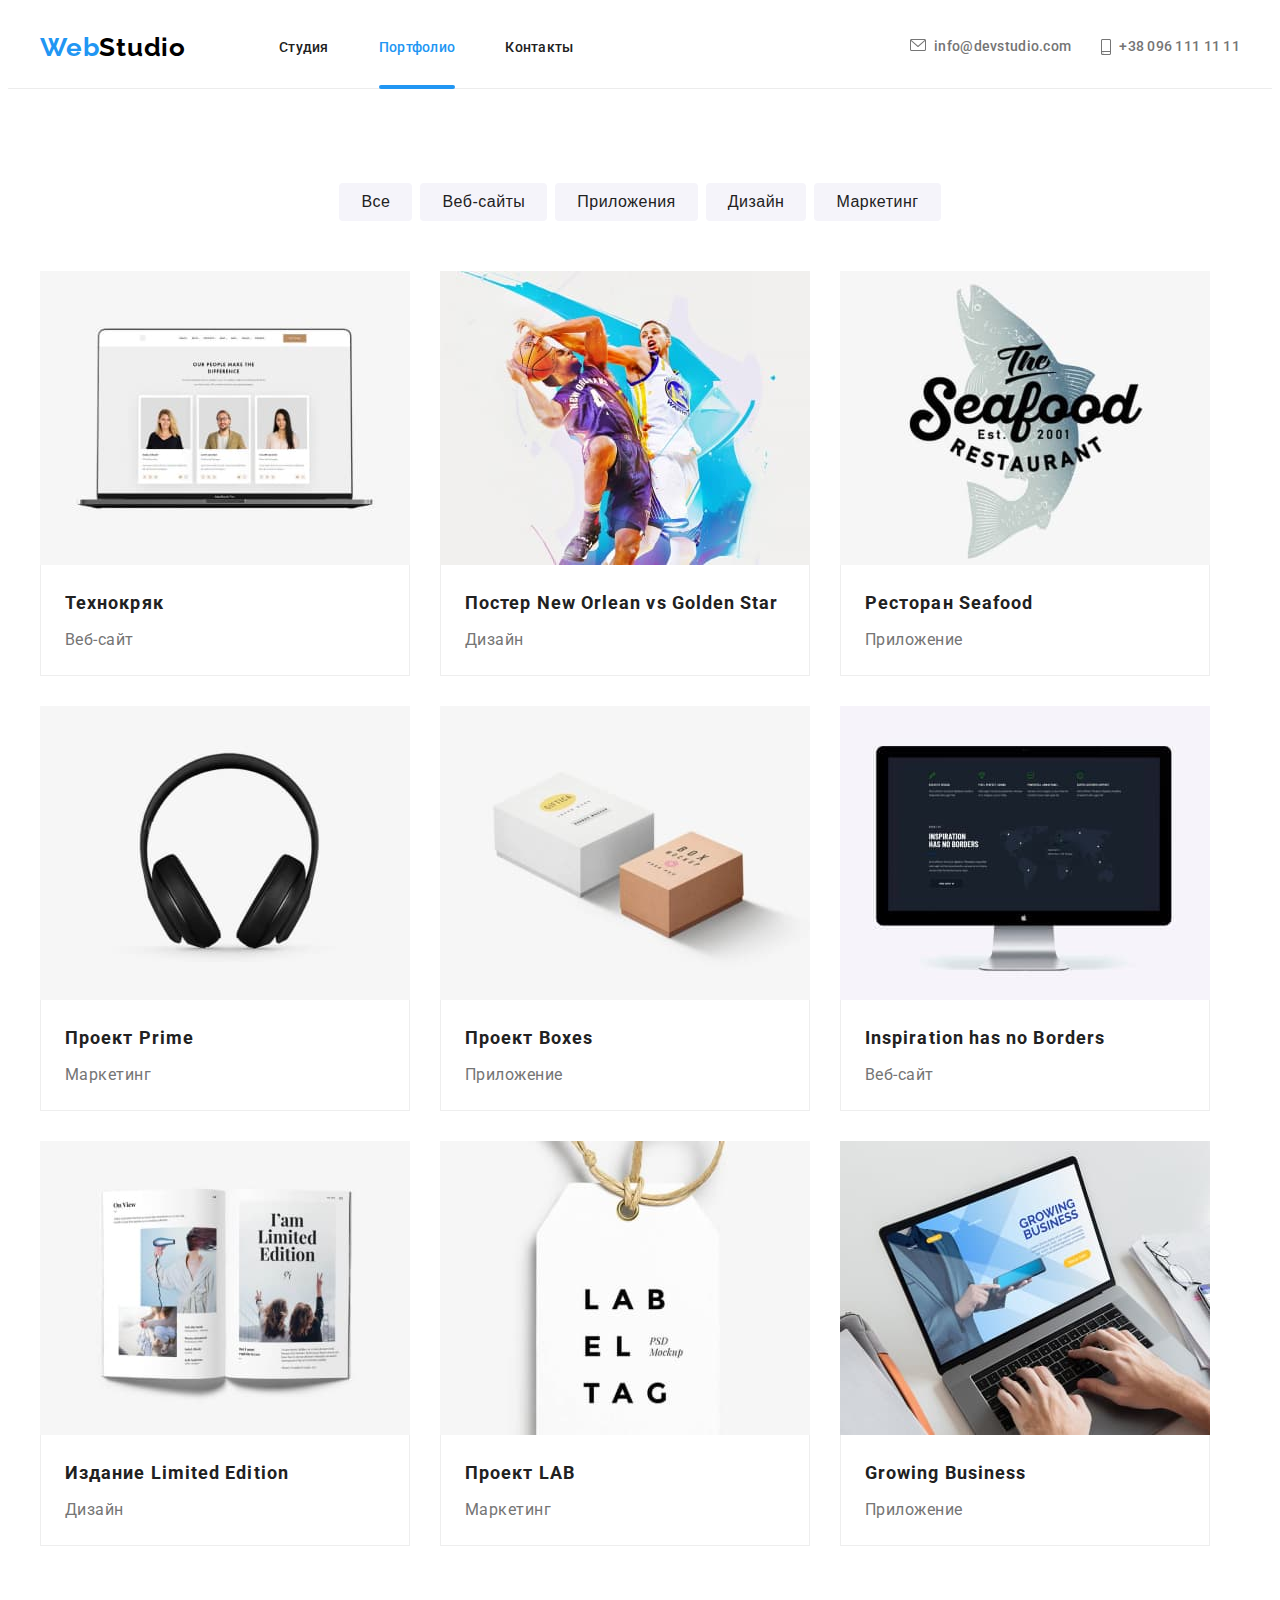
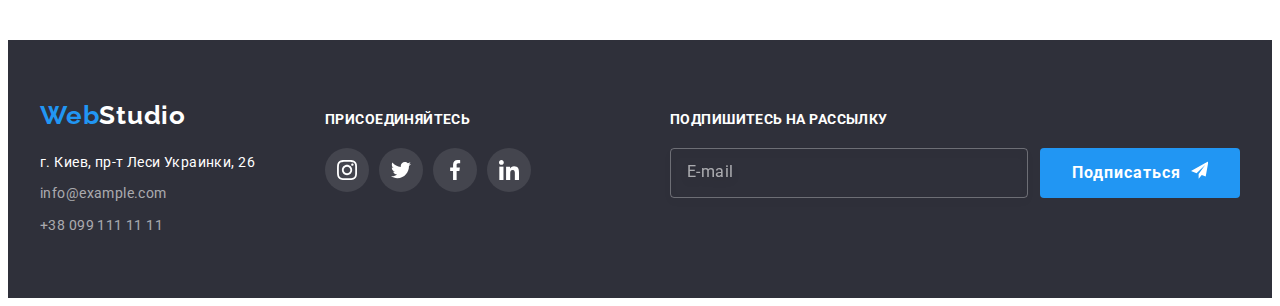
==== commit 011ee1c7: "correct3" ====
--- a/portfolio.html
+++ b/portfolio.html
@@ -100,7 +100,7 @@
 
         <ul class="portfolio-list">
           <li class="portfolio-card">
-            <a class="portfolio-card__img" href="">
+            <a class="portfolio-card__link" href="">
               <div class="portfolio-card__overlay">
                 <picture>
                   <source
@@ -111,7 +111,7 @@
                     media="(min-width: 768px)" />
                   <source srcset="./images/projects-img/technochryak-mob.jpg 1x, ./images/projects-img/technochryak-mob-2x.jpg 2x"
                     media="(min-width: 320px)" />
-                  <img src="./images/projects-img/technochryak.jpg" alt="Технохряки">
+                  <img class="portfolio-card__img" class="" src="./images/projects-img/technochryak.jpg" alt="Технохряки">
                 </picture>
                 
                 <p class="portfolio-card__overlay-text">Технокряк это современная площадка распространения короновируса. Компания использует эту платформу для промышленного шпионажа и атак на защищенные сервера конкурентов</p>
@@ -123,7 +123,7 @@
             </a>
           </li>
           <li class="portfolio-card">
-            <a class="portfolio-card__img" href="">
+            <a class="portfolio-card__link" href="">
               <div class="portfolio-card__overlay">
                 <picture>
                   <source srcset="./images/projects-img/poster-new-orlean.jpg 1x, ./images/projects-img/poster-new-orlean-2x.jpg 2x"
@@ -133,7 +133,7 @@
                     media="(min-width: 768px)" />
                   <source srcset="./images/projects-img/poster-new-orlean-mob.jpg 1x, ./images/projects-img/poster-new-orlean-mob-2x.jpg 2x"
                     media="(min-width: 320px)" />
-                  <img src="./images/projects-img/poster-new-orlean.jpg" alt="Постер баскетбола">
+                  <img class="portfolio-card__img" src="./images/projects-img/poster-new-orlean.jpg" alt="Постер баскетбола">
                  </picture>
                 
                 <p class="portfolio-card__overlay-text">Технокряк это современная площадка распространения короновируса. Компания использует
@@ -146,7 +146,7 @@
             </a>
           </li>
           <li class="portfolio-card">
-            <a class="portfolio-card__img" href="">
+            <a class="portfolio-card__link" href="">
               <div class="portfolio-card__overlay">
                 <picture>
                   <source srcset="./images/projects-img/restaurant-seafood-logo.jpg 1x, ./images/projects-img/restaurant-seafood-logo-2x.jpg 2x"
@@ -157,7 +157,7 @@
                   <source
                     srcset="./images/projects-img/restaurant-seafood-logo-mob.jpg 1x, ./images/projects-img/restaurant-seafood-logo-mob-2x.jpg 2x"
                     media="(min-width: 320px">
-                  <img src="./images/projects-img/restaurant-seafood-logo.jpg" alt="Логотип ресторана">
+                  <img class="portfolio-card__img" src="./images/projects-img/restaurant-seafood-logo.jpg" alt="Логотип ресторана">
                 </picture>
                 
                 <p class="portfolio-card__overlay-text">Технокряк это современная площадка распространения короновируса. Компания использует
@@ -170,7 +170,7 @@
             </a>
           </li>
           <li class="portfolio-card">
-            <a class="portfolio-card__img" href="">
+            <a class="portfolio-card__link" href="">
               <div class="portfolio-card__overlay">
                 <picture>
                   <source srcset="./images/projects-img/project-prime.jpg 1x, ./images/projects-img/project-prime-2x.jpg 2x"
@@ -180,7 +180,7 @@
                     media="(min-width: 768px)" />
                   <source srcset="./images/projects-img/project-prime-mob.jpg 1x, ./images/projects-img/project-prime-mob-2x.jpg 2x"
                     media="(min-width: 320px)" />
-                  <img src="./images/projects-img/project-prime.jpg" alt="Наушники">
+                  <img class="portfolio-card__img" src="./images/projects-img/project-prime.jpg" alt="Наушники">
                 </picture>
                 
                 <p class="portfolio-card__overlay-text">Технокряк это современная площадка распространения короновируса. Компания использует
@@ -193,7 +193,7 @@
             </a>
           </li>
           <li class="portfolio-card">
-            <a class="portfolio-card__img" href="">
+            <a class="portfolio-card__link" href="">
               <div class="portfolio-card__overlay">
                 <picture>
                   <source srcset="./images/projects-img/project-boxes.jpg 1x, ./images/projects-img/project-boxes-2x.jpg 2x"
@@ -202,7 +202,7 @@
                     media="(min-width: 768px)">
                     <source srcset="./images/projects-img/project-boxes-mob.jpg 1x, ./images/projects-img/project-boxes-mob-2x.jpg 2x"
                       media="(min-width: 320px)">
-                    <img src="./images/projects-img/project-boxes.jpg" alt="Две коробки">
+                    <img class="portfolio-card__img" src="./images/projects-img/project-boxes.jpg" alt="Две коробки">
                 </picture>
                 
                 <p class="portfolio-card__overlay-text">Технокряк это современная площадка распространения короновируса. Компания использует
@@ -215,18 +215,20 @@
             </a>
           </li>
           <li class="portfolio-card">
-            <a class="portfolio-card__img" href="">
-              <div class="portfolio-card__overlay">
-                <picture>
-                  <source srcset="./images/projects-img/inspiration-has-no-borders.jpg 1x, ./images/projects-img/inspiration-has-no-borders-2x.jpg 2x"
-                    media="(min-widht: 1200px)">
-                  <source
-                    srcset="./images/projects-img/inspiration-has-no-borders-tab.jpg 1x, ./images/projects-img/inspiration-has-no-borders-tab-2x.jpg 2x"
-                    media="(min-widht: 768px)">
-                  <source
-                    srcset="./images/projects-img/inspiration-has-no-borders-mob.jpg 1x, ./images/projects-img/inspiration-has-no-borders-mob-2x.jpg 2x"
-                    media="(min-widht: 320px)">
-                  <img src="./images/projects-img/inspiration-has-no-borders.jpg" alt="Монитор">
+            <a class="portfolio-card__link" href="">
+              <div class="portfolio-card__overlay">
+                <picture>
+                  <source 
+                    srcset="./images/projects-img/inspiration-has-no-borders.jpg 1x, ./images/projects-img/inspiration-has-no-borders.jpg-2x 2x"
+                    media="(min-width: 1200px"
+                  />
+                  <source
+                    srcset="./images/projects-img/inspiration-has-no-borders-tab.jpg 1x, ./images/projects-img/inspiration-has-no-borders.jpg-tab-2x 2x"
+                    media="(min-width: 768px" />
+                  <source
+                    srcset="./images/projects-img/inspiration-has-no-borders-mob.jpg 1x, ./images/projects-img/inspiration-has-no-borders.jpg-mob-2x 2x"
+                    media="(min-width: 320px" />
+                  <img class="portfolio-card__img" src="./images/projects-img/inspiration-has-no-borders.jpg" alt="Монитор">
                 </picture>
                 
                 <p class="portfolio-card__overlay-text">Технокряк это современная площадка распространения короновируса. Компания использует
@@ -239,7 +241,7 @@
             </a>
           </li>
           <li class="portfolio-card">
-            <a class="portfolio-card__img" href="">
+            <a class="portfolio-card__link" href="">
               <div class="portfolio-card__overlay">
                 <picture>
                   <source srcset="./images/projects-img/limited-edition.jpg 1x, ./images/projects-img/limited-edition-2x.jpg 2x"
@@ -248,7 +250,7 @@
                     media="(min-width: 768px)">
                   <source srcset="./images/projects-img/limited-edition-mob.jpg 1x, ./images/projects-img/limited-edition-mob-2x.jpg 2x"
                     media="(min-width: 320px)">
-                  <img src="./images/projects-img/limited-edition.jpg" alt="Раскрытая книга">
+                  <img class="portfolio-card__img" src="./images/projects-img/limited-edition.jpg" alt="Раскрытая книга">
                 </picture>
                 
                 <p class="portfolio-card__overlay-text">Технокряк это современная площадка распространения короновируса. Компания использует
@@ -261,7 +263,7 @@
             </a>
           </li>
           <li class="portfolio-card">
-            <a class="portfolio-card__img" href="">
+            <a class="portfolio-card__link" href="">
               <div class="portfolio-card__overlay">
                 <picture>
                   <source srcset="./images/projects-img/project-lab.jpg 1x, ./images/projects-img/project-lab-2x.jpg 2x"
@@ -270,7 +272,7 @@
                     media="(min-width: 768px)">
                   <source srcset="./images/projects-img/project-lab-mob.jpg 1x, ./images/projects-img/project-lab-mob-2x.jpg 2x"
                     media="(min-width: 320px)">
-                  <img src="./images/projects-img/project-lab.jpg" alt="Лабораторная бирка">
+                  <img class="portfolio-card__img" src="./images/projects-img/project-lab.jpg" alt="Лабораторная бирка">
                 </picture>
                 
                 <p class="portfolio-card__overlay-text">Технокряк это современная площадка распространения короновируса. Компания использует
@@ -283,7 +285,7 @@
             </a>
           </li>
           <li class="portfolio-card">
-            <a class="portfolio-card__img" href="">
+            <a class="portfolio-card__link" href="">
               <div class="portfolio-card__overlay">
                 <picture>
                   <source srcset="./images/projects-img/growing-business.jpg 1x, ./images/projects-img/growing-business-2x.jpg 2x"
@@ -292,7 +294,7 @@
                     media="(min-width: 768px)">
                   <source srcset="./images/projects-img/growing-business-mob.jpg 1x, ./images/projects-img/growing-business-mob-2x.jpg 2x"
                     media="(min-width: 320px)">
-                  <img src="./images/projects-img/growing-business.jpg" alt="Печатает на клавиатуре ноутбука">
+                  <img class="portfolio-card__img" src="./images/projects-img/growing-business.jpg" alt="Печатает на клавиатуре ноутбука">
                 </picture>
                 
                 <p class="portfolio-card__overlay-text">Технокряк это современная площадка распространения короновируса. Компания использует
--- a/css/main.min.css
+++ b/css/main.min.css
@@ -1,2 +1,2 @@
-:root{--body-backgr-color: #ffffff;--basic-text-color: #757575;--secondary-text-color: #ffffff;--main-title-color: #ffffff;--basic-title-color: #212121;--secondary-titele-color: #000000;--accent-color: #2196f3;--header-link-color: #212121;--header-hover-color: #2196f3;--header-logo-color: #000000;--header-contact-color: #757575;--header-backgr-color: #ffffff;--btn-color: #f5f4fa;--btn-text-color: #212121;--btn--backgr-color: #2196f3;--secondary-btn-color: #ffffff;--footer-logo-accent-color: #ffffff;--footer-backgr-color: #2f303a;--footer-address-color: #ffffff;--footer-contact-color: rgba(255, 255, 255, 0.6);--hero-backgr-color: #2f303a;--our-team-backgr-color: #f5f4fa;--our-team-cards-backgr-color: #ffffff;--primary--link-color: #ffffff;--features-icon-bg-color: #f5f4fa;--clients-color: #afb1b8;--cubic: cubic-bezier(0.4, 0, 0.2, 1);--anim-duration: 250ms;--modal-bg-color: #ffffff}p,h1,h2,h3,h4,h5,h6{margin:0}ul{margin:0;padding:0}button{cursor:pointer}img{display:block}ul{list-style:none}a{text-decoration:none}body{font-family:"Roboto", sans-serif;font-size:14px;letter-spacing:00.03em;color:var(--basic-text-color);background-color:var(--body-backgr-color)}.section{padding-top:60px;padding-bottom:60px}@media screen and (min-width: 1200px){.section{padding-top:94px;padding-bottom:94px}}.conteiner{width:100%;padding-left:15px;padding-right:15px;margin:0 auto;text-align:center}@media screen and (min-width: 480px){.conteiner{width:480px}}@media screen and (min-width: 768px){.conteiner{width:768px}}@media screen and (min-width: 1200px){.conteiner{width:1200px}}header{background-color:var(--header-backgr-color);padding-top:16px;padding-bottom:16px;border-bottom:1px solid #ececec}@media screen and (min-width: 768px){header{padding-top:21px;padding-bottom:21px}}@media screen and (min-width: 1200px){header{padding-top:24px;padding-bottom:25px}}.header-conteiner{display:flex;align-items:center;justify-content:space-between}@media screen and (max-width: 767px){.header-conteiner{display:none}}.header-nav{display:flex}.header-nav__list{display:flex;align-items:center;margin-left:88px}.header-nav__list :not(:last-child){margin-right:50px}@media screen and (min-width: 1200px){.header-nav__list{margin-left:93px}}.header-nav__link{font-style:inherit;font-weight:500;font-size:14px;line-height:1.14;letter-spacing:.02em;color:var(--header-link-color);transition:color var(--anim-duration) var(--cubic)}.header-nav__link:hover,.header-nav__link:focus{color:var(--header-hover-color)}.header-nav__link--current{position:relative;color:var(--accent-color)}.header-nav__link--current::after{content:"";position:absolute;left:0;bottom:-34px;width:100%;height:4px;border-radius:2px;background-color:var(--accent-color)}.header-contact__list{display:flex}@media screen and (min-width: 768px) and (max-width: 1199px){.header-contact__list{flex-direction:column;align-items:center}}@media screen and (min-width: 1200px){.header-contact__list{display:flex}.header-contact__list :not(:last-child){margin-right:30px}}.header-contact__item{color:var(--header-contact-color)}@media screen and (min-width: 768px) and (max-width: 1199px){.header-contact__item+.header-contact__item{margin-top:10px;margin-right:18px}}.header-contact__item:focus,.header-contact__item:hover{color:var(--header-hover-color)}.header-contact__link{display:flex;align-items:flex-start;justify-content:center;cursor:pointer;font-style:inherit;font-weight:500;font-size:12px;line-height:1.17;letter-spacing:.02em;color:inherit;transition:color var(--anim-duration) var(--cubic)}.header-contact__link+.header-contact__link{margin-right:50px}@media screen and (min-width: 1200px){.header-contact__link{font-weight:500;font-size:14px;line-height:1.14;letter-spacing:.02em}}.header-contact__icon{margin-right:8px;fill:currentColor}.logo{display:block;font-family:"Raleway";font-weight:700;font-size:24px;line-height:1.17;letter-spacing:.03em;color:var(--accent-color)}@media screen and (min-width: 1200px){.logo{font-weight:700;font-size:26px;line-height:1.19;letter-spacing:.03em}}.logo--dark{color:var(--header-logo-color)}.logo--light{color:var(--footer-logo-accent-color)}header{position:relative}.mobile-header{display:flex;align-items:center;justify-content:space-between;min-height:60px}@media screen and (min-width: 768px){.mobile-header{display:none}}.mobile-header__btn{display:inline-flex;margin:0;padding:0;background-color:transparent;border:none}.mobile-header__icon{position:absolute;top:50%;transform:translateY(-50%);right:15px;z-index:5;transition:fill var(--anim-duration) var(--cubic)}.mobile-header__icon:focus,.mobile-header__icon:hover{fill:var(--accent-color)}.mobile-header__icon-menu{display:none}.mobile-header__btn.is-open .mobile-header__icon-menu{display:block}.mobile-header__icon-close{display:block}.mobile-header__btn.is-open .mobile-header__icon-close{display:none}.mobile-nav{display:none;position:absolute;top:0;left:0;padding:48px 40px;text-align:left;background-color:var(--header-backgr-color);width:100vw;height:100vh}.mobile-nav.is-open{display:block;z-index:1}.mobile-nav__link{display:inline-block;margin-right:auto;margin-bottom:32px;text-align:center;font-weight:500;font-size:40px;line-height:1.18;letter-spacing:.02em;color:var(--header-link-color);transition:color var(--anim-duration) var(--cubic)}.mobile-nav__link:focus,.mobile-nav__link:hover{color:var(--header-hover-color)}.mobile-nav__link--current{color:var(--header-hover-color)}.mobile-header-contact{margin-top:auto;margin-bottom:64px}.mobile-header-contact__list{margin-bottom:64px}.mobile-header-contact__item+.mobile-header-contact__item{margin-top:32px}.mobile-header-contact__link--tel{font-weight:500;font-size:34px;line-height:1.05;letter-spacing:.02em;color:var(--header-hover-color)}.mobile-header-contact__link--mail{font-weight:500;font-size:24px;line-height:1.17;letter-spacing:.02em;color:var(--header-contact-color)}.mobile-header-socials__list{display:flex;flex-wrap:wrap}.mobile-header-socials__item{padding:0 10px;font-weight:500;font-size:18px;line-height:1.22;letter-spacing:.02em;color:var(--header-hover-color)}.mobile-header-socials__item+.mobile-header-socials__item{border-left:1px solid rgba(33,33,33,0.2)}.btn{min-width:200px;height:50px;border-radius:4px;border:none;padding:10px 32px;text-align:center;font-family:inherit;font-weight:700;font-size:16px;line-height:1.87;display:flex;letter-spacing:0.06em;color:var(--secondary-btn-color);background-color:var(--btn--backgr-color);cursor:pointer}.hero{align-items:center;text-align:center;background-color:var(--hero-backgr-color);background-image:linear-gradient(rgba(47,48,58,0.4), rgba(47,48,58,0.4)),url(../images/hero-bg-mob.jpg);background-repeat:no-repeat;background-position:center;background-size:cover;padding-top:118px;padding-bottom:118px;max-width:1600px;height:auto;margin:0 auto}@media (min-device-pixel-ratio: 2), (min-resolution: 192dpi), (min-resolution: 2dppx){.hero{background-image:linear-gradient(rgba(47,48,58,0.4), rgba(47,48,58,0.4)),url(../images/hero-bg-mob2x.jpg)}}@media screen and (min-width: 768px){.hero{background-image:linear-gradient(rgba(47,48,58,0.4), rgba(47,48,58,0.4)),url(../images/hero-bg-tab.jpg)}}@media screen and (min-width: 768px) and (min-device-pixel-ratio: 2), screen and (min-width: 768px) and (min-resolution: 192dpi), screen and (min-width: 768px) and (min-resolution: 2dppx){.hero{background-image:linear-gradient(rgba(47,48,58,0.4), rgba(47,48,58,0.4)),url(../images/hero-bg-tab2x.jpg)}}@media screen and (min-width: 1200px){.hero{padding-top:200px;padding-bottom:200px;background-image:linear-gradient(rgba(47,48,58,0.4), rgba(47,48,58,0.4)),url(../images/hero-bg.jpg)}}@media screen and (min-width: 1200px) and (min-device-pixel-ratio: 2), screen and (min-width: 1200px) and (min-resolution: 192dpi), screen and (min-width: 1200px) and (min-resolution: 2dppx){.hero{background-image:linear-gradient(rgba(47,48,58,0.4), rgba(47,48,58,0.4)),url(../images/hero-bg2x.jpg)}}.hero-conteiner__titele{font-weight:900;font-size:26px;line-height:1.62;letter-spacing:.06em;text-transform:uppercase;color:var(--main-title-color);margin-bottom:30px}@media screen and (min-width: 1200px){.hero-conteiner__titele{font-weight:900;font-size:44px;line-height:1.36;letter-spacing:.06em}}.hero-conteiner__btn{margin:0 auto}.features-conteiner{padding-bottom:0}.features__title{display:none}.features__list{margin-bottom:-30px;text-align:left}@media screen and (min-width: 768px){.features__list{display:flex;margin-right:-30px}}@media screen and (min-width: 768px) and (max-width: 1199px){.features__list{flex-wrap:wrap}}.features__item{margin-bottom:30px}@media screen and (min-width: 768px){.features__item{margin-right:30px;width:calc(100% / 2 - 30px)}}@media screen and (min-width: 1200px){.features__item{width:calc(100% / 4 - 30px)}}.features-wrap{width:100%;height:120px;display:flex;align-items:center;justify-content:center;margin-bottom:30px;background-color:var(--features-icon-bg-color)}.conteiner .features-wrap__title{font-weight:700;font-size:14px;line-height:1.14;letter-spacing:.03em;text-transform:uppercase;color:var(--basic-title-color);margin-bottom:10px}.features-wrap__text{font-size:14px;line-height:1.71;letter-spacing:.03em;color:var(--basic-text-color)}.our-work{padding-top:0}@media screen and (max-width: 1199px){.our-work{display:none}}.our-work__list{display:flex}.our-work__item+.our-work__item{margin-left:30px}.our-work__wrap{position:relative}.our-work__text{position:absolute;bottom:0;width:100%;min-height:70px;padding:27px 0;text-align:center;background-color:rgba(47,48,58,0.8);font-weight:700;font-size:14px;line-height:1.14;letter-spacing:.03em;text-transform:uppercase;color:var(--secondary-text-color)}.our-work__title{font-weight:700;font-size:36px;line-height:1.17;letter-spacing:.03em;text-align:center;color:var(--basic-title-color);margin-bottom:50px}.our-team{background-color:var(--our-team-backgr-color)}.our-team__title{font-weight:700;font-size:36px;line-height:1.17;letter-spacing:.03em;text-align:center;color:var(--basic-title-color);margin-bottom:50px}.our-team__list{margin-bottom:-30px}@media screen and (min-width: 768px){.our-team__list{display:flex}}@media screen and (min-width: 768px) and (max-width: 1199px){.our-team__list{flex-wrap:wrap;margin-right:-30px}}.our-team__item{width:100%;margin-bottom:30px;box-shadow:0 2px 1px 0 rgba(0,0,0,0.2),0 1px 1px 0 rgba(0,0,0,0.14)}@media screen and (min-width: 768px){.our-team__item{width:calc(100% / 2 - 30px);margin-right:30px}}@media screen and (min-width: 1200px){.our-team__item{width:calc(100% / 4 - 30px)}}.our-team__img{width:100%}.our-team__name{font-weight:500;font-size:16px;line-height:1.19;letter-spacing:.03em;text-align:center;color:var(--basic-title-color);margin-bottom:10px}.our-team__proffetions{margin-bottom:16px;font-size:16px;line-height:1.19;letter-spacing:.03em;text-align:center;color:var(--basic-text-color)}.our-team__card-text{background-color:var(--our-team-cards-backgr-color);padding-top:30px;padding-bottom:30px}.socials{display:flex;justify-content:center}.socials__link{width:44px;height:44px;color:#afb1b8;border-radius:50%;display:flex;align-items:center;justify-content:center;transition:color var(--anim-duration) var(--cubic),background-color var(--anim-duration) var(--cubic)}.socials__link:focus,.socials__link:hover{color:var(--primary--link-color);background-color:var(--accent-color)}.socials__item+.socials__item{margin-left:10px}.socials__icon{width:20px;height:20px;fill:currentColor}.socials__link--dark{color:var(--footer-address-color);background-color:rgba(255,255,255,0.1)}.clients-conteiner{text-align:center}.clients__title{margin-bottom:30px;font-family:Roboto;font-style:normal;font-weight:700;font-size:28px;line-height:1.18;letter-spacing:.03em;text-align:center;color:var(--basic-title-color)}@media screen and (min-width: 1200px){.clients__title{font-size:36px;line-height:1.17;margin-bottom:50px}}.clients__list{display:flex;justify-content:center;align-items:center;flex-wrap:wrap;margin-right:-30px;margin-bottom:-30px}.clients__item{width:calc(100% / 2 - 30px);height:92px;margin-right:30px;margin-bottom:30px;border:1px solid var(--clients-color);border-radius:4px;display:flex;justify-content:center;align-items:center;color:var(--clients-color);transition:color var(--anim-duration) var(--cubic),border var(--anim-duration) var(--cubic)}.clients__item:focus,.clients__item:hover{color:var(--accent-color);border:1px solid var(--accent-color)}@media screen and (min-width: 768px){.clients__item{width:calc(100% / 3 - 30px)}}@media screen and (min-width: 1200px){.clients__item{width:calc(100% / 6 - 30px)}}.clients__link{color:inherit}.clients__icon{width:106px;height:60px;fill:currentColor}footer{background:var(--footer-backgr-color);padding-top:60px;padding-bottom:60px}.footer-conteiner{text-align:center}@media screen and (min-width: 1200px){.footer-conteiner{display:flex;align-items:baseline;text-align:left}}@media screen and (min-width: 1200px){.footer-nav{margin-right:70px}}@media screen and (min-width: 768px){.footer-tabl{display:flex;justify-content:space-between;margin-right:auto;margin-left:76px}}@media screen and (min-width: 1200px){.footer-tabl{margin-right:93px;margin-left:0}}.address{margin-top:20px;font-style:normal}@media screen and (min-width: 1200px){.address{margin-bottom:0}}.address__contact-link{display:inline-block;margin-top:8px;font-style:inherit;font-size:14px;line-height:1.71;letter-spacing:.03em;color:var(--footer-contact-color)}.address__link{font-family:inherit;font-style:normal;font-size:14px;line-height:1.71;letter-spacing:.03em;color:var(--footer-address-color)}.footer-title{margin-bottom:20px;font-weight:700;font-size:14px;line-height:1.14;letter-spacing:.03em;text-transform:uppercase;color:var(--footer-address-color)}@media screen and (min-width: 1200px){.footer-title{margin-top:12px}}@media screen and (min-width: 1200px){.footer-form{display:flex;align-items:flex-end;width:570px}}.footer-form__field{margin-right:12px;margin-top:60px}@media screen and (min-width: 1200px){.footer-form__field{margin-top:0}}.footer-form__title{display:block}.footer-form__input{width:100%;height:50px;margin-bottom:20px;padding-left:16px;border:1px solid rgba(255,255,255,0.3);box-sizing:border-box;filter:drop-shadow(0px 4px 4px rgba(0,0,0,0.15));border-radius:4px;color:var(--secondary-text-color);background-color:inherit}.footer-form__input::placeholder{font-family:Roboto;font-style:normal;font-weight:400;font-size:16px;line-height:1.25;letter-spacing:.03em;color:rgba(255,255,255,0.6)}@media screen and (min-width: 768px){.footer-form__input{width:450px}}@media screen and (min-width: 1200px){.footer-form__input{width:358px;margin-bottom:0}}.footer-btn{margin:0 auto}.footer-btn__title{margin-right:10px}.portfolio__title{display:none}.portfolio-filtr{display:flex;margin-right:-8px;margin-bottom:35px}@media screen and (max-width: 767px){.portfolio-filtr{flex-wrap:wrap}}@media screen and (min-width: 768px){.portfolio-filtr{justify-content:center;margin-bottom:15px}}@media screen and (min-width: 1200px){.portfolio-filtr{margin-bottom:35px}}.portfolio-filtr__btn{margin-right:8px;margin-bottom:15px;padding:6px 22px;border-radius:4px;border:none;font-style:inherit;font-weight:500;font-size:16px;line-height:1.62;letter-spacing:.03em;text-align:center;color:var(--btn-text-color);background-color:var(--btn-color);cursor:pointer;transition:color var(--anim-duration) var(--cubic),background-color var(--anim-duration) var(--cubic),box-shadow var(--anim-duration) var(--cubic)}.portfolio-filtr__btn:focus,.portfolio-filtr__btn:hover{color:var(--secondary-btn-color);background-color:var(--accent-color);box-shadow:0 2px 2px 0 rgba(0,0,0,0.12),0 1px 2px 0 rgba(0,0,0,0.08)}.portfolio-list{margin-bottom:-30px;margin-right:-30px;width:inherit}@media screen and (min-width: 768px){.portfolio-list{display:flex;flex-wrap:wrap}}.portfolio-card{align-items:center;text-align:left;width:100%;margin-bottom:30px}@media screen and (min-width: 768px){.portfolio-card{margin-right:30px;width:calc(100% / 2 - 30px)}}@media screen and (min-width: 768px) and (min-width: 1200px){.portfolio-card{width:calc(100% / 3 - 30px)}}.portfolio-card:focus .portfolio-card__overlay-text,.portfolio-card:hover .portfolio-card__overlay-text{transform:translateY(0)}.portfolio-card__img{width:100%;height:auto;margin:0 auto;display:block;transition:box-shadow var(--anim-duration) var(--cubic)}.portfolio-card__img:hover,.portfolio-card__img:focus{box-shadow:0 4px 4px 0 rgba(0,0,0,0.25)}.portfolio-card__overlay{position:relative;overflow:hidden}.portfolio-card__overlay-text{position:absolute;top:0;left:0;transform:translateY(100%);transition:transform var(--anim-duration) var(--cubic);width:100%;height:100%;padding:63px 24px;font-size:18px;line-height:1.56;letter-spacing:.03em;color:var(--secondary-text-color);background-color:rgba(33,150,243,0.9)}.portfolio-card__text{padding:20px 24px;border-left:1px solid #eeeeee;border-right:1px solid #eeeeee;border-bottom:1px solid #eeeeee}.portfolio-card__title{display:inline-block;font-weight:700;font-size:18px;line-height:2;letter-spacing:.06em;color:var(--basic-title-color);margin-bottom:4px}.portfolio-card__filtrvalue{font-size:16px;line-height:1.87;letter-spacing:.03em;color:var(--basic-text-color)}.backdrop{position:fixed;top:0;z-index:10;overflow-y:scroll;transition:transform var(--anim-duration) var(--cubic),opacity var(--anim-duration) var(--cubic),visibility var(--anim-duration) var(--cubic);width:100vw;height:100vh;background-color:rgba(0,0,0,0.2)}.backdrop.is-hidden .modal{transform:translate(-50%, -50%) scale(1.2);opacity:0}.modal{position:absolute;top:50%;left:50%;transform:translate(-50%, -50%) scale(1);padding:40px;opacity:1;max-width:100%;background-color:var(--modal-bg-color);border-radius:4px;text-shadow:0 1px 3px 0 rgba(0,0,0,0.12),0 4px 4px 0 rgba(0,0,0,0.25)}@media screen and (min-width: 480px){.modal{width:450px}}@media screen and (min-width: 1200px){.modal{width:528px}}.modal-close{position:absolute;top:8px;right:8px;display:flex;width:30px;height:30px;align-items:center;border-radius:50%;border:1px solid rgba(0,0,0,0.1);background-color:transparent}.is-hidden{opacity:0;pointer-events:none;visibility:hidden}.modal-form{display:flex;flex-direction:column;width:100%;align-items:center;transition:background-color var(--anim-duration) var(--cubic);transition:border-color var(--anim-duration) var(--cubic)}.modal-form__title{margin-bottom:12px;text-align:center;font-weight:700;font-size:20px;line-height:1.5;letter-spacing:.03em;color:var(--basic-title-color)}@media screen and (min-width: 1200px){.modal-form__title{font-weight:700;font-size:20px;line-height:1.15;letter-spacing:.03em}}.modal-form__list{max-width:100%}.modal-form__item{display:flex;flex-direction:column;margin-bottom:10px;max-width:370px}@media screen and (min-width: 768px){.modal-form__item{width:370px}}@media screen and (min-width: 1200px){.modal-form__item{width:448px}}.modal-form__label{margin-bottom:4px;width:inherit;font-size:12px;line-height:1.17;letter-spacing:.01em;color:#757575}.modal-form__wrap{position:relative}.modal-form__input{outline:none;width:100%;height:40px;padding-left:42px;border:1px solid rgba(33,33,33,0.2);border-radius:4px;transition:border-color var(--anim-duration) var(--cubic)}.modal-form__input:focus{border:1px solid var(--accent-color)}.modal-form__icon{position:absolute;top:50%;left:12px;transform:translateY(-50%);transition:fill var(--anim-duration) var(--cubic)}.modal-form__input:focus+.modal-form__icon{fill:var(--accent-color)}.modal-form__coment{display:flex;flex-direction:column;margin-bottom:20px;max-width:370px;height:138px;resize:none}@media screen and (min-width: 1200px){.modal-form__coment{max-width:448px}}.modal-form__text{height:100%;resize:none;outline:none;padding:12px 16px;margin-top:4px;border:1px solid rgba(33,33,33,0.2);border-radius:4px;font-size:12px;line-height:1.17;letter-spacing:.01em;color:var(--basic-text-color);transition:border-color var(--anim-duration) var(--cubic)}.modal-form__text::placeholder{color:rgba(117,117,117,0.5)}.modal-form__text:focus{border-color:var(--accent-color)}.modal-checkbox__check{position:absolute;width:1px;height:1px;margin:-1px;border:0;padding:0;clip:rect(0 0 0 0);overflow:hidden}.modal-checkbox__label{display:flex;align-items:center;margin-bottom:30px;font-size:12px;line-height:1.17;letter-spacing:.03em;color:var(--basic-text-color)}@media screen and (min-width: 1200px){.modal-checkbox__label{font-size:14px;line-height:1.71;letter-spacing:.03em}}.modal-checkbox__check:checked+.modal-checkbox__label{fill:var(--primary--link-color)}.modal-checkbox__label span{width:16px;height:15px;border:2px solid #212121;border-radius:2px;margin-right:8px;display:flex;align-items:center;justify-content:center}.modal-checkbox__check:checked+.modal-checkbox__label span{background-color:var(--accent-color)}.modal-checkbox__label span .modal-checkbox__icon{fill:transparent}.modal-checkbox__check:checked+.modal-checkbox__label span .modal-checkbox__icon{fill:var(--primary--link-color)}.modal-checkbox__link{text-decoration:underline;color:var(--accent-color);margin-left:5px}.modal-btn{padding-left:56px;transition:background-color var(--anim-duration) var(--cubic);transition:box-shadow var(--anim-duration) var(--cubic)}.modal-btn:hover,.modal-btn:focus{background-color:#188ce8;box-shadow:0px 4px 4px rgba(0,0,0,0.15)}
+:root{--body-backgr-color: #ffffff;--basic-text-color: #757575;--secondary-text-color: #ffffff;--main-title-color: #ffffff;--basic-title-color: #212121;--secondary-titele-color: #000000;--accent-color: #2196f3;--header-link-color: #212121;--header-hover-color: #2196f3;--header-logo-color: #000000;--header-contact-color: #757575;--header-backgr-color: #ffffff;--btn-color: #f5f4fa;--btn-text-color: #212121;--btn--backgr-color: #2196f3;--secondary-btn-color: #ffffff;--footer-logo-accent-color: #ffffff;--footer-backgr-color: #2f303a;--footer-address-color: #ffffff;--footer-contact-color: rgba(255, 255, 255, 0.6);--hero-backgr-color: #2f303a;--our-team-backgr-color: #f5f4fa;--our-team-cards-backgr-color: #ffffff;--primary--link-color: #ffffff;--features-icon-bg-color: #f5f4fa;--clients-color: #afb1b8;--cubic: cubic-bezier(0.4, 0, 0.2, 1);--anim-duration: 250ms;--modal-bg-color: #ffffff}p,h1,h2,h3,h4,h5,h6{margin:0}ul{margin:0;padding:0}button{cursor:pointer}img{display:block}ul{list-style:none}a{text-decoration:none}body{font-family:"Roboto", sans-serif;font-size:14px;letter-spacing:00.03em;color:var(--basic-text-color);background-color:var(--body-backgr-color)}.section{padding-top:60px;padding-bottom:60px}@media screen and (min-width: 1200px){.section{padding-top:94px;padding-bottom:94px}}.conteiner{width:100%;padding-left:15px;padding-right:15px;margin:0 auto;text-align:center}@media screen and (min-width: 480px){.conteiner{width:480px}}@media screen and (min-width: 768px){.conteiner{width:768px}}@media screen and (min-width: 1200px){.conteiner{width:1200px}}header{background-color:var(--header-backgr-color);padding-top:16px;padding-bottom:16px;border-bottom:1px solid #ececec}@media screen and (min-width: 768px){header{padding-top:21px;padding-bottom:21px}}@media screen and (min-width: 1200px){header{padding-top:24px;padding-bottom:25px}}.header-conteiner{display:flex;align-items:center;justify-content:space-between}@media screen and (max-width: 767px){.header-conteiner{display:none}}.header-nav{display:flex}.header-nav__list{display:flex;align-items:center;margin-left:88px}.header-nav__list :not(:last-child){margin-right:50px}@media screen and (min-width: 1200px){.header-nav__list{margin-left:93px}}.header-nav__link{font-style:inherit;font-weight:500;font-size:14px;line-height:1.14;letter-spacing:.02em;color:var(--header-link-color);transition:color var(--anim-duration) var(--cubic)}.header-nav__link:hover,.header-nav__link:focus{color:var(--header-hover-color)}.header-nav__link--current{position:relative;color:var(--accent-color)}.header-nav__link--current::after{content:"";position:absolute;left:0;bottom:-34px;width:100%;height:4px;border-radius:2px;background-color:var(--accent-color)}.header-contact__list{display:flex}@media screen and (min-width: 768px) and (max-width: 1199px){.header-contact__list{flex-direction:column;align-items:center}}@media screen and (min-width: 1200px){.header-contact__list{display:flex}.header-contact__list :not(:last-child){margin-right:30px}}.header-contact__item{color:var(--header-contact-color)}@media screen and (min-width: 768px) and (max-width: 1199px){.header-contact__item+.header-contact__item{margin-top:10px;margin-right:18px}}.header-contact__item:focus,.header-contact__item:hover{color:var(--header-hover-color)}.header-contact__link{display:flex;align-items:flex-start;justify-content:center;cursor:pointer;font-style:inherit;font-weight:500;font-size:12px;line-height:1.17;letter-spacing:.02em;color:inherit;transition:color var(--anim-duration) var(--cubic)}.header-contact__link+.header-contact__link{margin-right:50px}@media screen and (min-width: 1200px){.header-contact__link{font-weight:500;font-size:14px;line-height:1.14;letter-spacing:.02em}}.header-contact__icon{margin-right:8px;fill:currentColor}.logo{display:block;font-family:"Raleway";font-weight:700;font-size:24px;line-height:1.17;letter-spacing:.03em;color:var(--accent-color)}@media screen and (min-width: 1200px){.logo{font-weight:700;font-size:26px;line-height:1.19;letter-spacing:.03em}}.logo--dark{color:var(--header-logo-color)}.logo--light{color:var(--footer-logo-accent-color)}header{position:relative}.mobile-header{display:flex;align-items:center;justify-content:space-between;min-height:60px}@media screen and (min-width: 768px){.mobile-header{display:none}}.mobile-header__btn{display:inline-flex;margin:0;padding:0;background-color:transparent;border:none}.mobile-header__icon{position:absolute;top:50%;transform:translateY(-50%);right:15px;z-index:5;transition:fill var(--anim-duration) var(--cubic)}.mobile-header__icon:focus,.mobile-header__icon:hover{fill:var(--accent-color)}.mobile-header__icon-menu{display:none}.mobile-header__btn.is-open .mobile-header__icon-menu{display:block}.mobile-header__icon-close{display:block}.mobile-header__btn.is-open .mobile-header__icon-close{display:none}.mobile-nav{display:none;position:absolute;top:0;left:0;padding:48px 40px;text-align:left;background-color:var(--header-backgr-color);width:100vw;height:100vh}.mobile-nav.is-open{display:flex;position:fixed;flex-direction:column;z-index:1}.mobile-nav__link{display:inline-block;margin-right:auto;margin-bottom:32px;text-align:center;font-weight:500;font-size:40px;line-height:1.18;letter-spacing:.02em;color:var(--header-link-color);transition:color var(--anim-duration) var(--cubic)}.mobile-nav__link:focus,.mobile-nav__link:hover{color:var(--header-hover-color)}.mobile-nav__link--current{color:var(--header-hover-color)}.mobile-header-contact{margin-top:auto;margin-bottom:64px}.mobile-header-contact__item+.mobile-header-contact__item{margin-top:32px}.mobile-header-contact__link--tel{font-weight:500;font-size:34px;line-height:1.05;letter-spacing:.02em;color:var(--header-hover-color)}.mobile-header-contact__link--mail{font-weight:500;font-size:24px;line-height:1.17;letter-spacing:.02em;color:var(--header-contact-color)}.mobile-header-socials__list{display:flex;flex-wrap:wrap}.mobile-header-socials__item{padding:0 10px;font-weight:500;font-size:18px;line-height:1.22;letter-spacing:.02em;color:var(--header-hover-color)}.mobile-header-socials__item+.mobile-header-socials__item{border-left:1px solid rgba(33,33,33,0.2)}.btn{min-width:200px;height:50px;border-radius:4px;border:none;padding:10px 32px;text-align:center;font-family:inherit;font-weight:700;font-size:16px;line-height:1.87;display:flex;letter-spacing:0.06em;color:var(--secondary-btn-color);background-color:var(--btn--backgr-color);cursor:pointer}.hero{align-items:center;text-align:center;background-color:var(--hero-backgr-color);background-image:linear-gradient(rgba(47,48,58,0.4), rgba(47,48,58,0.4)),url(../images/hero-bg-mob.jpg);background-repeat:no-repeat;background-position:center;background-size:cover;padding-top:118px;padding-bottom:118px;max-width:1600px;height:auto;margin:0 auto}@media (min-device-pixel-ratio: 2), (min-resolution: 192dpi), (min-resolution: 2dppx){.hero{background-image:linear-gradient(rgba(47,48,58,0.4), rgba(47,48,58,0.4)),url(../images/hero-bg-mob2x.jpg)}}@media screen and (min-width: 768px){.hero{background-image:linear-gradient(rgba(47,48,58,0.4), rgba(47,48,58,0.4)),url(../images/hero-bg-tab.jpg)}}@media screen and (min-width: 768px) and (min-device-pixel-ratio: 2), screen and (min-width: 768px) and (min-resolution: 192dpi), screen and (min-width: 768px) and (min-resolution: 2dppx){.hero{background-image:linear-gradient(rgba(47,48,58,0.4), rgba(47,48,58,0.4)),url(../images/hero-bg-tab2x.jpg)}}@media screen and (min-width: 1200px){.hero{padding-top:200px;padding-bottom:200px;background-image:linear-gradient(rgba(47,48,58,0.4), rgba(47,48,58,0.4)),url(../images/hero-bg.jpg)}}@media screen and (min-width: 1200px) and (min-device-pixel-ratio: 2), screen and (min-width: 1200px) and (min-resolution: 192dpi), screen and (min-width: 1200px) and (min-resolution: 2dppx){.hero{background-image:linear-gradient(rgba(47,48,58,0.4), rgba(47,48,58,0.4)),url(../images/hero-bg2x.jpg)}}.hero-conteiner__titele{font-weight:900;font-size:26px;line-height:1.62;letter-spacing:.06em;text-transform:uppercase;color:var(--main-title-color);margin-bottom:30px}@media screen and (min-width: 1200px){.hero-conteiner__titele{font-weight:900;font-size:44px;line-height:1.36;letter-spacing:.06em}}.hero-conteiner__btn{margin:0 auto}.features-conteiner{padding-bottom:0}.features__title{display:none}.features__list{margin-bottom:-30px;text-align:left}@media screen and (min-width: 768px){.features__list{display:flex;margin-right:-30px}}@media screen and (min-width: 768px) and (max-width: 1199px){.features__list{flex-wrap:wrap}}@media screen and (min-width: 1200px){.features__list{margin-bottom:0}}.features__item{margin-bottom:30px}@media screen and (min-width: 768px){.features__item{margin-right:30px;width:calc(100% / 2 - 30px)}}@media screen and (min-width: 1200px){.features__item{margin-bottom:0;width:calc(100% / 4 - 30px)}}.features-wrap{width:100%;height:120px;display:flex;align-items:center;justify-content:center;margin-bottom:30px;background-color:var(--features-icon-bg-color)}.conteiner .features-wrap__title{font-weight:700;font-size:14px;line-height:1.14;letter-spacing:.03em;text-transform:uppercase;color:var(--basic-title-color);margin-bottom:10px}.features-wrap__text{font-size:14px;line-height:1.71;letter-spacing:.03em;color:var(--basic-text-color)}.our-work{padding-top:0}@media screen and (max-width: 1199px){.our-work{display:none}}.our-work__list{display:flex}.our-work__item+.our-work__item{margin-left:30px}.our-work__wrap{position:relative}.our-work__text{position:absolute;bottom:0;width:100%;min-height:70px;padding:27px 0;text-align:center;background-color:rgba(47,48,58,0.8);font-weight:700;font-size:14px;line-height:1.14;letter-spacing:.03em;text-transform:uppercase;color:var(--secondary-text-color)}.our-work__title{font-weight:700;font-size:36px;line-height:1.17;letter-spacing:.03em;text-align:center;color:var(--basic-title-color);margin-bottom:50px}.our-team{background-color:var(--our-team-backgr-color)}.our-team__title{font-weight:700;font-size:36px;line-height:1.17;letter-spacing:.03em;text-align:center;color:var(--basic-title-color);margin-bottom:50px}.our-team__list{margin-bottom:-30px}@media screen and (min-width: 768px){.our-team__list{display:flex}}@media screen and (min-width: 768px) and (max-width: 1199px){.our-team__list{flex-wrap:wrap;margin-right:-30px}}@media screen and (min-width: 1200px){.our-team__list{margin-bottom:0}}.our-team__item{width:100%;margin-bottom:30px;box-shadow:0 2px 1px 0 rgba(0,0,0,0.2),0 1px 1px 0 rgba(0,0,0,0.14)}@media screen and (min-width: 768px){.our-team__item{width:calc(100% / 2 - 30px);margin-right:30px}}@media screen and (min-width: 1200px){.our-team__item{margin-bottom:0;width:calc(100% / 4 - 30px)}}.our-team__img{width:100%}.our-team__name{font-weight:500;font-size:16px;line-height:1.19;letter-spacing:.03em;text-align:center;color:var(--basic-title-color);margin-bottom:10px}.our-team__proffetions{margin-bottom:16px;font-size:16px;line-height:1.19;letter-spacing:.03em;text-align:center;color:var(--basic-text-color)}.our-team__card-text{background-color:var(--our-team-cards-backgr-color);padding-top:30px;padding-bottom:30px}.socials{display:flex;justify-content:center}.socials__link{width:44px;height:44px;color:#afb1b8;border-radius:50%;display:flex;align-items:center;justify-content:center;transition:color var(--anim-duration) var(--cubic),background-color var(--anim-duration) var(--cubic)}.socials__link:focus,.socials__link:hover{color:var(--primary--link-color);background-color:var(--accent-color)}.socials__item+.socials__item{margin-left:10px}.socials__icon{width:20px;height:20px;fill:currentColor}.socials__link--dark{color:var(--footer-address-color);background-color:rgba(255,255,255,0.1)}.clients-conteiner{text-align:center}.clients__title{margin-bottom:30px;font-family:Roboto;font-style:normal;font-weight:700;font-size:28px;line-height:1.18;letter-spacing:.03em;text-align:center;color:var(--basic-title-color)}@media screen and (min-width: 1200px){.clients__title{font-size:36px;line-height:1.17;margin-bottom:50px}}.clients__list{display:flex;justify-content:center;align-items:center;flex-wrap:wrap;margin-right:-30px;margin-bottom:-30px}@media screen and (min-width: 1200px){.clients__list{margin-bottom:0}}.clients__item{width:calc(100% / 2 - 30px);height:92px;margin-right:30px;margin-bottom:30px;border:1px solid var(--clients-color);border-radius:4px;display:flex;justify-content:center;align-items:center;color:var(--clients-color);transition:color var(--anim-duration) var(--cubic),border var(--anim-duration) var(--cubic)}.clients__item:focus,.clients__item:hover{color:var(--accent-color);border:1px solid var(--accent-color)}@media screen and (min-width: 768px){.clients__item{width:calc(100% / 3 - 30px)}}@media screen and (min-width: 1200px){.clients__item{margin-bottom:0;width:calc(100% / 6 - 30px)}}.clients__link{color:inherit}.clients__icon{width:106px;height:60px;fill:currentColor}footer{background:var(--footer-backgr-color);padding-top:60px;padding-bottom:60px}.footer-conteiner{text-align:center}@media screen and (min-width: 1200px){.footer-conteiner{display:flex;align-items:baseline;text-align:left}}@media screen and (min-width: 1200px){.footer-nav{margin-right:70px}}@media screen and (min-width: 768px){.footer-tabl{display:flex;justify-content:space-between;margin-right:auto;margin-left:76px}}@media screen and (min-width: 1200px){.footer-tabl{margin-left:0}}.address{margin-top:20px;font-style:normal;margin-bottom:60px}@media screen and (min-width: 768px){.address{margin-bottom:0}}.address__contact-link{display:inline-block;margin-top:8px;font-style:inherit;font-size:14px;line-height:1.71;letter-spacing:.03em;color:var(--footer-contact-color)}.address__link{font-family:inherit;font-style:normal;font-size:14px;line-height:1.71;letter-spacing:.03em;color:var(--footer-address-color)}@media screen and (min-width: 768px){.socials-wrap{margin-right:89px}}@media screen and (min-width: 1200px){.socials-wrap{padding-top:12px;margin-right:0}}.footer-title{margin-bottom:20px;font-weight:700;font-size:14px;line-height:1.14;letter-spacing:.03em;text-transform:uppercase;color:var(--footer-address-color)}@media screen and (min-width: 1200px){.footer-form{display:flex;align-items:flex-end;width:570px}}.footer-form__field{margin-top:60px}@media screen and (min-width: 1200px){.footer-form__field{margin-top:0;margin-right:12px}}.footer-form__title{display:block}.footer-form__input{width:100%;height:50px;margin-bottom:20px;padding-left:16px;border:1px solid rgba(255,255,255,0.3);box-sizing:border-box;filter:drop-shadow(0px 4px 4px rgba(0,0,0,0.15));border-radius:4px;color:var(--secondary-text-color);background-color:inherit}.footer-form__input::placeholder{font-family:Roboto;font-style:normal;font-weight:400;font-size:16px;line-height:1.25;letter-spacing:.03em;color:rgba(255,255,255,0.6)}@media screen and (min-width: 768px){.footer-form__input{width:450px}}@media screen and (min-width: 1200px){.footer-form__input{width:358px;margin-bottom:0}}.footer-btn{margin:0 auto}.footer-btn__title{margin-right:10px}.portfolio__title{display:none}.portfolio-filtr{display:flex;margin-right:-8px;margin-bottom:35px}@media screen and (max-width: 767px){.portfolio-filtr{flex-wrap:wrap}}@media screen and (min-width: 768px){.portfolio-filtr{justify-content:center;margin-bottom:15px}}@media screen and (min-width: 1200px){.portfolio-filtr{margin-bottom:35px}}.portfolio-filtr__btn{margin-right:8px;margin-bottom:15px;padding:6px 22px;border-radius:4px;border:none;font-style:inherit;font-weight:500;font-size:16px;line-height:1.62;letter-spacing:.03em;text-align:center;color:var(--btn-text-color);background-color:var(--btn-color);cursor:pointer;transition:color var(--anim-duration) var(--cubic),background-color var(--anim-duration) var(--cubic),box-shadow var(--anim-duration) var(--cubic)}.portfolio-filtr__btn:focus,.portfolio-filtr__btn:hover{color:var(--secondary-btn-color);background-color:var(--accent-color);box-shadow:0 2px 2px 0 rgba(0,0,0,0.12),0 1px 2px 0 rgba(0,0,0,0.08)}.portfolio-list{margin-bottom:-30px;margin-right:-30px;width:inherit}@media screen and (min-width: 768px){.portfolio-list{display:flex;flex-wrap:wrap}}.portfolio-card{align-items:center;text-align:left;width:100%;margin-bottom:30px}@media screen and (min-width: 768px){.portfolio-card{margin-right:30px;width:calc(100% / 2 - 30px)}}@media screen and (min-width: 768px) and (min-width: 1200px){.portfolio-card{width:calc(100% / 3 - 30px)}}.portfolio-card:focus .portfolio-card__overlay-text,.portfolio-card:hover .portfolio-card__overlay-text{transform:translateY(0)}.portfolio-card__link{width:100%;height:auto;margin:0 auto;display:block;transition:box-shadow var(--anim-duration) var(--cubic)}.portfolio-card__link:hover,.portfolio-card__link:focus{box-shadow:0 4px 4px 0 rgba(0,0,0,0.25)}.portfolio-card__img{width:100%}@media screen and (min-width: 480px){.portfolio-card__img{width:450px}}@media screen and (min-width: 768px){.portfolio-card__img{width:354px}}@media screen and (min-width: 1200px){.portfolio-card__img{width:370px}}.portfolio-card__overlay{position:relative;overflow:hidden}.portfolio-card__overlay-text{position:absolute;top:0;left:0;transform:translateY(100%);transition:transform var(--anim-duration) var(--cubic);width:100%;height:100%;padding:63px 24px;font-size:18px;line-height:1.56;letter-spacing:.03em;color:var(--secondary-text-color);background-color:rgba(33,150,243,0.9)}.portfolio-card__text{padding:20px 24px;border-left:1px solid #eeeeee;border-right:1px solid #eeeeee;border-bottom:1px solid #eeeeee}.portfolio-card__title{display:inline-block;font-weight:700;font-size:18px;line-height:2;letter-spacing:.06em;color:var(--basic-title-color);margin-bottom:4px}.portfolio-card__filtrvalue{font-size:16px;line-height:1.87;letter-spacing:.03em;color:var(--basic-text-color)}.backdrop{position:fixed;top:0;z-index:10;transition:transform var(--anim-duration) var(--cubic),opacity var(--anim-duration) var(--cubic),visibility var(--anim-duration) var(--cubic);width:100vw;height:100vh;background-color:rgba(0,0,0,0.2)}@media screen and (min-width: 480px){.backdrop.is-hidden .modal{transform:translate(-50%, -50%) scale(1.2);opacity:0}}.modal{position:relative;margin:0 auto;padding:40px;opacity:1;max-width:450px;background-color:var(--modal-bg-color);border-radius:4px;text-shadow:0 1px 3px 0 rgba(0,0,0,0.12),0 4px 4px 0 rgba(0,0,0,0.25)}@media screen and (min-width: 480px){.modal{position:absolute;top:50%;left:50%;transform:translate(-50%, -50%) scale(1);width:450px}}@media screen and (min-width: 1200px){.modal{width:528px}}.modal-close{position:absolute;top:8px;right:8px;display:flex;width:30px;height:30px;align-items:center;border-radius:50%;border:1px solid rgba(0,0,0,0.1);background-color:transparent}.is-hidden{opacity:0;pointer-events:none;visibility:hidden}.modal-form{display:flex;flex-direction:column;width:100%;text-align:center;align-items:center;transition:background-color 2000ms var(--cubic);transition:border-color 2000ms var(--cubic)}.modal-form__title{margin-bottom:12px;font-weight:700;font-size:20px;line-height:1.5;letter-spacing:.03em;color:var(--basic-title-color)}@media screen and (min-width: 1200px){.modal-form__title{font-weight:700;font-size:20px;line-height:1.15;letter-spacing:.03em}}.modal-form__list{width:100%;text-align:left}.modal-form__item{display:flex;flex-direction:column;margin-bottom:10px;width:100%}.modal-form__label{margin-bottom:4px;text-align:left;font-size:12px;line-height:1.17;letter-spacing:.01em;color:#757575}.modal-form__wrap{position:relative}.modal-form__input{outline:none;width:100%;height:40px;padding-left:42px;border:1px solid rgba(33,33,33,0.2);border-radius:4px;transition:border-color var(--anim-duration) var(--cubic)}.modal-form__input:focus{border:1px solid var(--accent-color)}.modal-form__icon{position:absolute;top:50%;left:12px;transform:translateY(-50%);transition:fill var(--anim-duration) var(--cubic)}.modal-form__input:focus+.modal-form__icon{fill:var(--accent-color)}.modal-form__coment{display:flex;flex-direction:column;margin-bottom:20px;width:100%;height:138px;resize:none}.modal-form__text{height:100%;resize:none;outline:none;padding:12px 16px;margin-top:4px;border:1px solid rgba(33,33,33,0.2);border-radius:4px;font-size:14px;line-height:1.14;letter-spacing:.01em;color:var(--basic-text-color);transition:border-color var(--anim-duration) var(--cubic)}@media screen and (min-width: 1200px){.modal-form__text{font-size:12px;line-height:1.17;letter-spacing:.01em}}.modal-form__text::placeholder{color:rgba(117,117,117,0.5)}.modal-form__text:focus{border-color:var(--accent-color)}.modal-checkbox__check{position:absolute;width:1px;height:1px;margin:-1px;border:0;padding:0;clip:rect(0 0 0 0);overflow:hidden}.modal-checkbox__label{display:flex;align-items:center;margin-bottom:30px;font-size:12px;line-height:1.17;letter-spacing:.03em;color:var(--basic-text-color)}.modal-checkbox__check:checked+.modal-checkbox__label{fill:var(--primary--link-color)}.modal-checkbox__label span{width:16px;height:15px;border:2px solid #212121;border-radius:2px;margin-right:8px;display:flex;align-items:center;justify-content:center}.modal-checkbox__check:checked+.modal-checkbox__label span{background-color:var(--accent-color)}.modal-checkbox__label span .modal-checkbox__icon{fill:transparent}.modal-checkbox__check:checked+.modal-checkbox__label span .modal-checkbox__icon{fill:var(--primary--link-color)}.modal-checkbox__link{text-decoration:underline;color:var(--accent-color);margin-left:5px}.modal-btn{padding-left:56px;transition:background-color var(--anim-duration) var(--cubic);transition:box-shadow var(--anim-duration) var(--cubic)}.modal-btn:hover,.modal-btn:focus{background-color:#188ce8;box-shadow:0px 4px 4px rgba(0,0,0,0.15)}
 /*# sourceMappingURL=main.min.css.map */